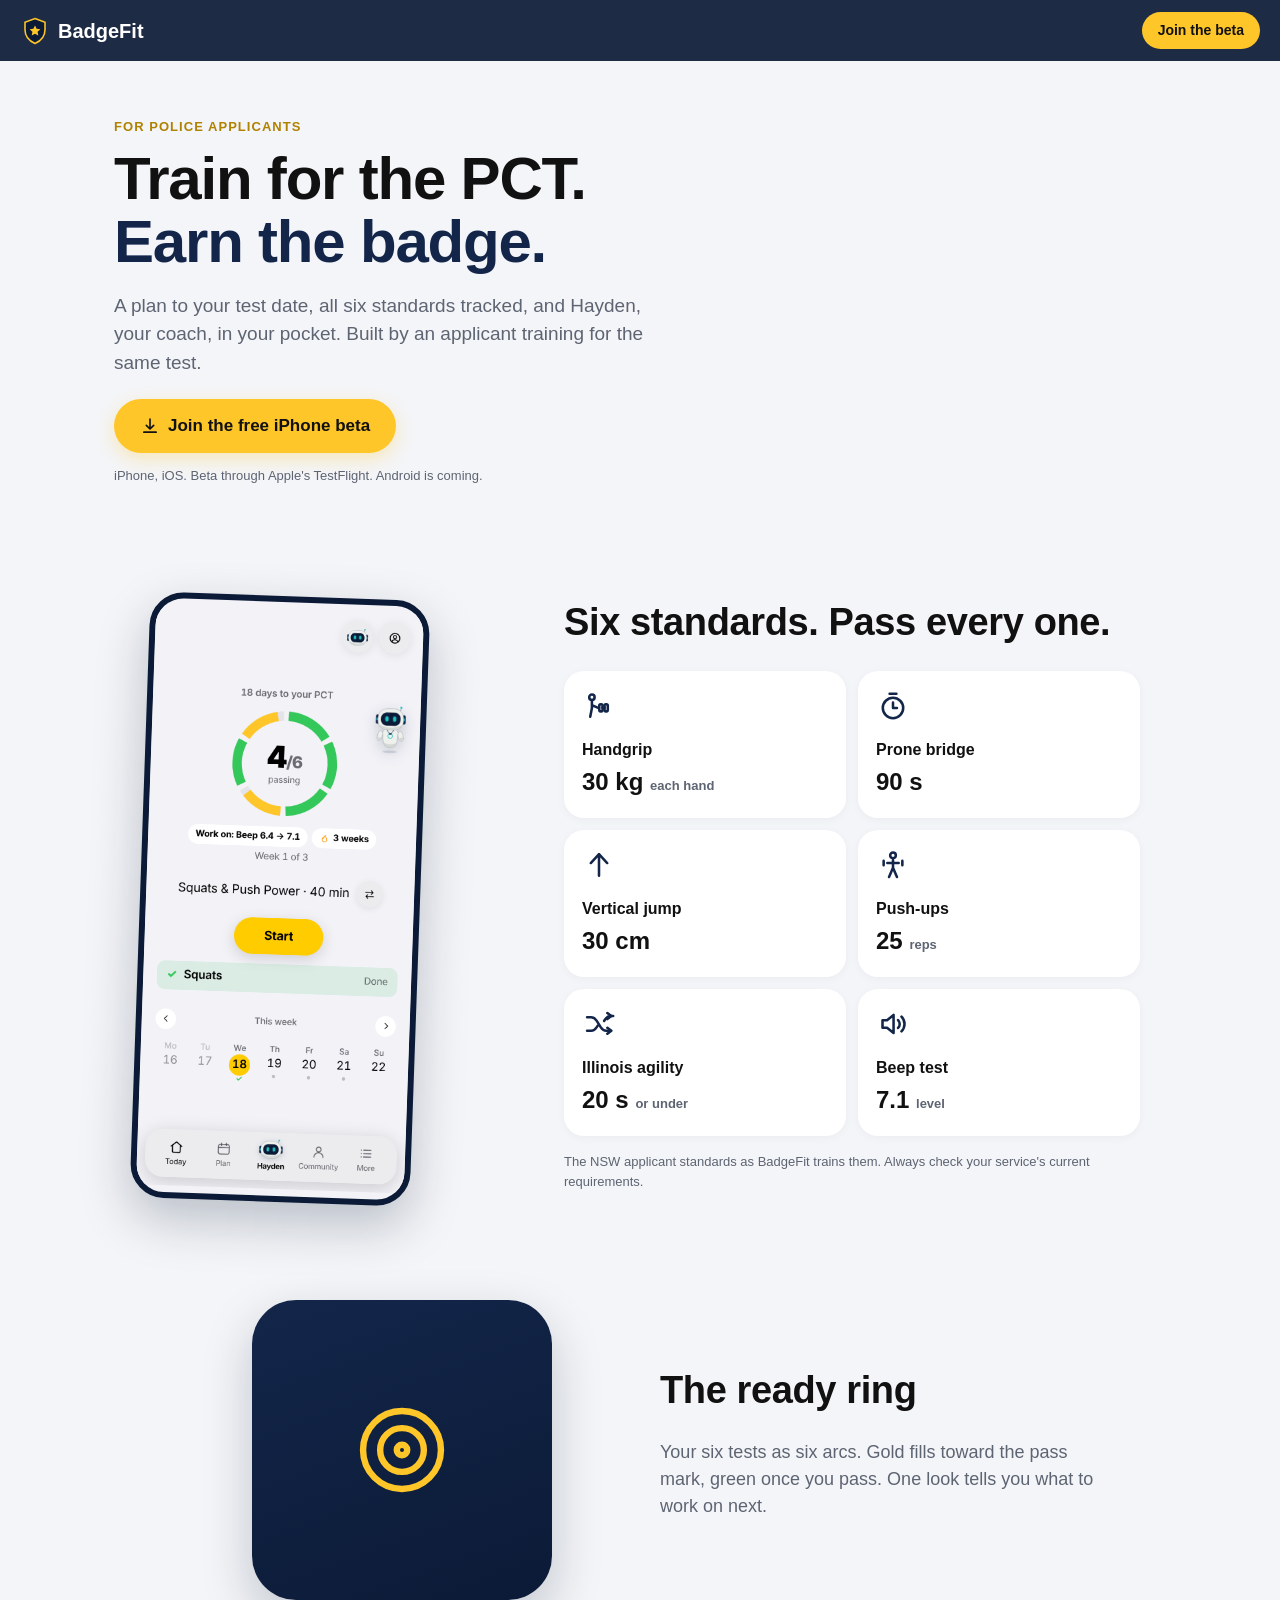
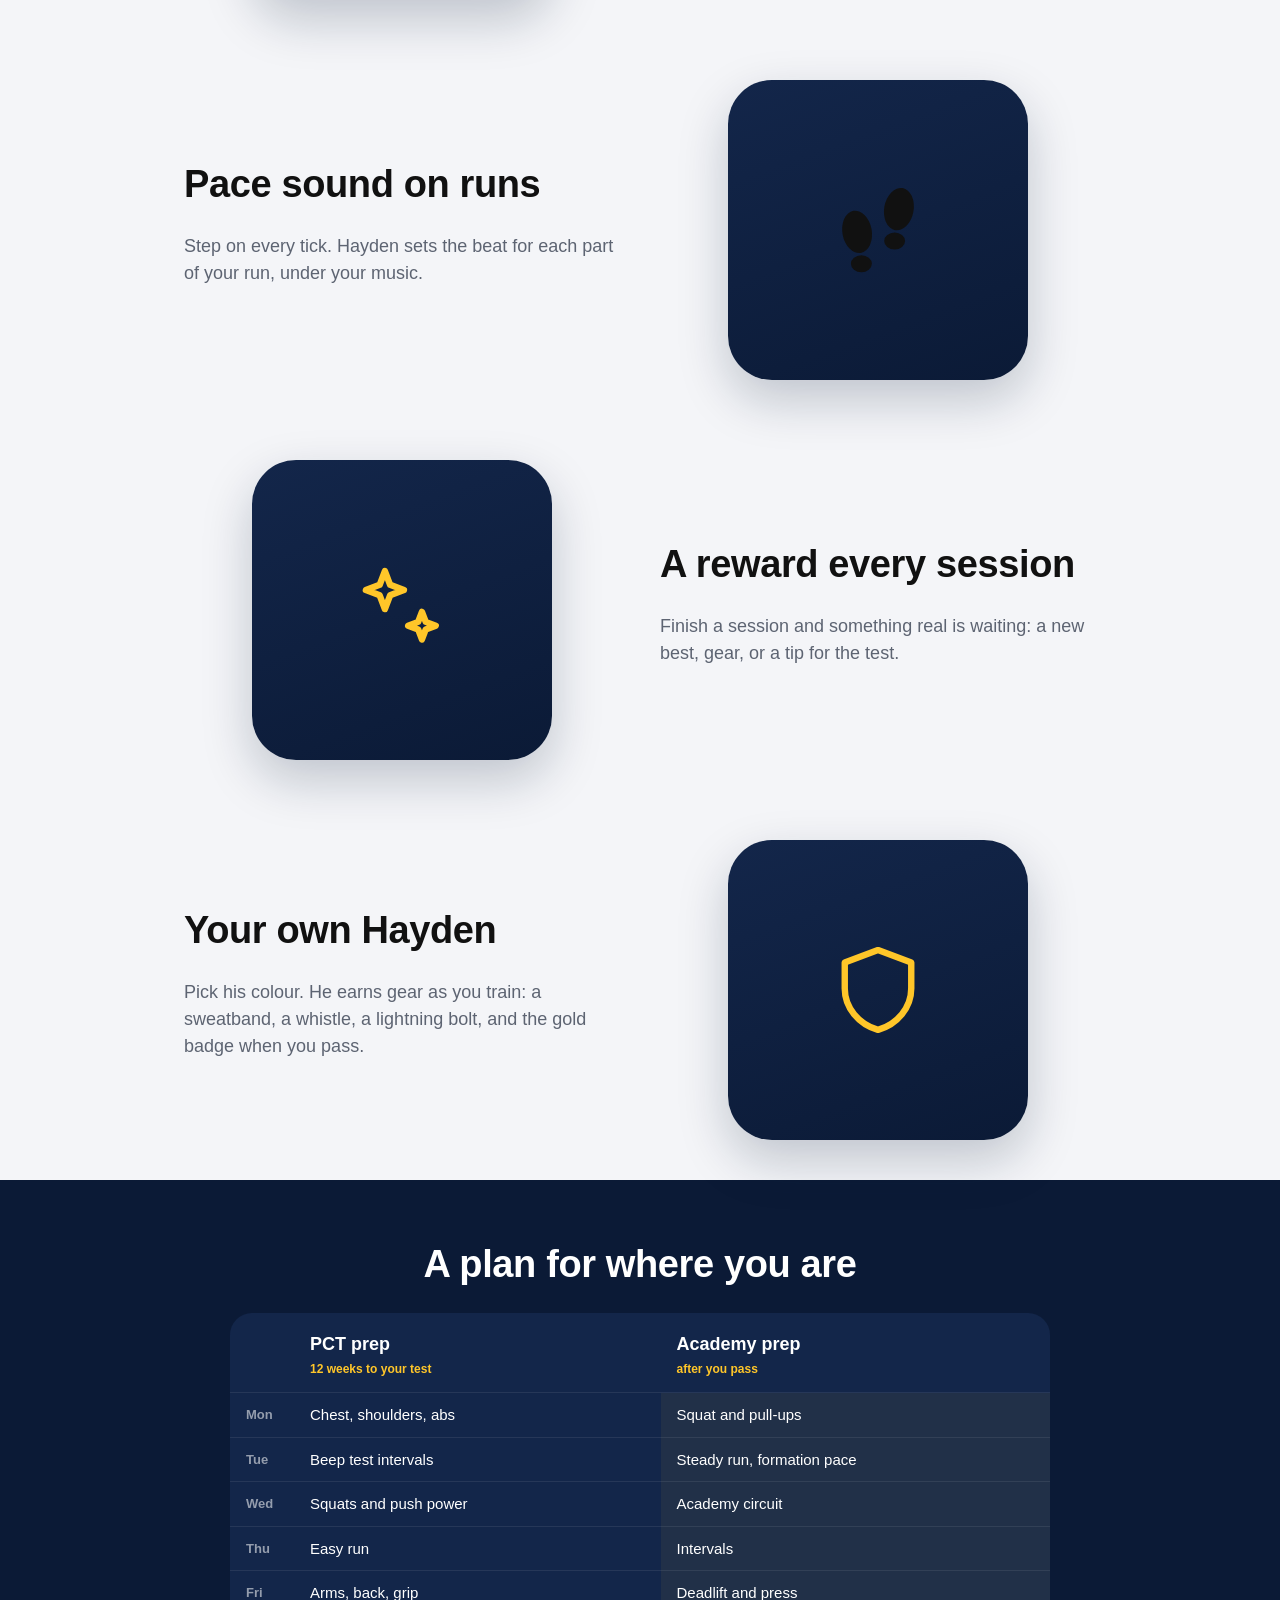
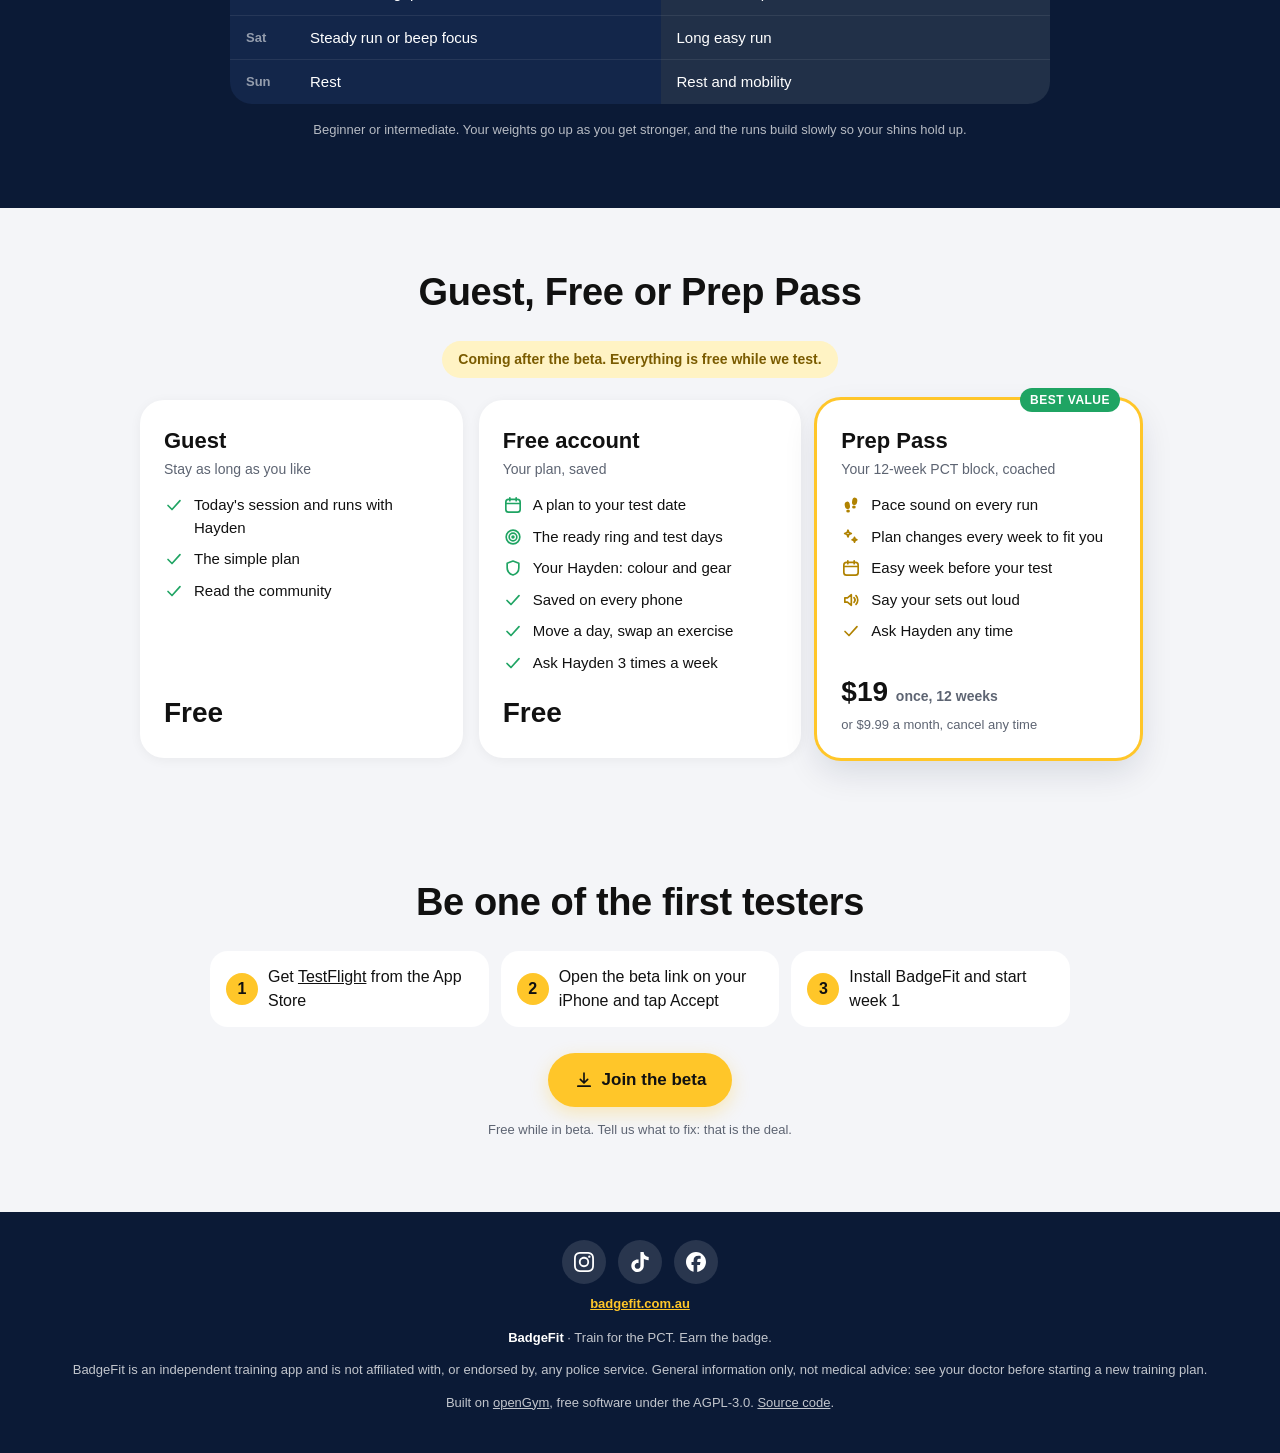
==== badgefit-site/index.html @ 63ffe6ac "feat(site): plans as one comparison table; Guest, Free and Prep Pass section (after the beta) Co-Aut" ====
<!doctype html>
<html lang="en-AU">
<head>
<meta charset="utf-8">
<meta name="viewport" content="width=device-width,initial-scale=1">
<title>BadgeFit: Train for the PCT</title>
<meta name="description" content="BadgeFit trains you for the police PCT: beep test, push-ups, prone bridge, handgrip, vertical jump and Illinois agility. A plan to your test date, Hayden your coach, and a community of applicants. Free iPhone beta.">
<meta property="og:title" content="BadgeFit: Train for the PCT. Earn the badge.">
<meta property="og:description" content="A plan to your test date, the six standards tracked, Hayden your coach. Join the free iPhone beta.">
<meta property="og:image" content="img/app-ring.png">
<meta name="theme-color" content="#0b1a36">
<link rel="icon" href="img/icon.svg" type="image/svg+xml">
<link rel="stylesheet" href="style.css">
</head>
<body>
<header class="nav">
  <a class="brand" href="#top"><svg class="logo" viewBox="0 0 48 48" aria-hidden="true"><path d="M24 4 40 10v12c0 10-7 18-16 22C15 40 8 32 8 22V10Z" fill="#0b1a36" stroke="#ffc629" stroke-width="2.5"/><path d="m24 15 2.6 5.5 6 .7-4.5 4.1 1.2 5.9L24 28.3l-5.3 2.9 1.2-5.9-4.5-4.1 6-.7Z" fill="#ffc629"/></svg>BadgeFit</a>
  <a class="btn small" href="https://testflight.apple.com/join/rkAF7YVy">Join the beta</a>
</header>
<main id="top">
<section class="hero">
  <div class="hero-text">
    <p class="eyebrow">For police applicants</p>
    <h1>Train for the PCT.<br><span>Earn the badge.</span></h1>
    <p class="lead">A plan to your test date, all six standards tracked, and Hayden, your coach, in your pocket. Built by an applicant training for the same test.</p>
    <div class="cta"><a class="btn" href="https://testflight.apple.com/join/rkAF7YVy"><svg class="bi" viewBox="0 0 24 24" aria-hidden="true"><path d="M12 3.8v11.4M7.6 11.2 12 15.6l4.4-4.4M4.6 19.4h14.8" /></svg>Join the free iPhone beta</a></div>
    <p class="fine">iPhone, iOS. Beta through Apple's TestFlight. Android is coming.</p>
  </div>
</section>
<section class="band" id="standards">
  <div class="pair">
    <div class="phone tilt"><img src="img/app-ring.png" alt="BadgeFit Home: the ready ring with four of six standards passing" width="390" height="844" loading="lazy" decoding="async"></div>
    <div class="pair-text">
      <h2>Six standards. Pass every one.</h2>
      <div class="grid six"><article><svg class="ico" viewBox="0 0 24 24" aria-hidden="true"><circle cx="7" cy="5.8" r="1.9" /><path d="M7 8.8v4.6l-1.2 6.2M7 11.4l4.4 1.9" /><rect x="12.2" y="10.8" width="2.3" height="5" rx=".9" /><rect x="15.9" y="10.8" width="2.3" height="5" rx=".9" /><path d="M14.5 13.3h1.4" /></svg><h3>Handgrip</h3><p class="mark">30 kg <small>each hand</small></p></article><article><svg class="ico" viewBox="0 0 24 24" aria-hidden="true"><circle cx="12" cy="13.4" r="7.2" /><path d="M12 9.6v3.8h2.8M9.6 3.4h4.8" /></svg><h3>Prone bridge</h3><p class="mark">90 s <small></small></p></article><article><svg class="ico" viewBox="0 0 24 24" aria-hidden="true"><path d="M12 19.6V4.4M6.2 10.6 12 4.4l5.8 6.2" /></svg><h3>Vertical jump</h3><p class="mark">30 cm <small></small></p></article><article><svg class="ico" viewBox="0 0 24 24" aria-hidden="true"><circle cx="12" cy="5.2" r="2" /><path d="M12 8.4v5.6M12 14 9.2 20.5M12 14l2.8 6.5M8 10.6h8M5.4 9.1v3M18.6 9.1v3" /></svg><h3>Push-ups</h3><p class="mark">25 <small>reps</small></p></article><article><svg class="ico" viewBox="0 0 24 24" aria-hidden="true"><path d="M3.6 7.2h2.9c1.6 0 2.8.9 3.8 2.4l3 4.8c1 1.5 2.2 2.4 3.8 2.4h2.9M3.6 16.8h2.9c1.6 0 2.8-.9 3.8-2.4l.7-1.1M15.6 9.9l.7-1.1c1-1.5 2.2-2.4 3.8-2.4h1.9" /><path d="m17.9 4.3 2.8 2.1-2.8 2.1M17.9 14.7l2.8 2.1-2.8 2.1" /></svg><h3>Illinois agility</h3><p class="mark">20 s <small>or under</small></p></article><article><svg class="ico" viewBox="0 0 24 24" aria-hidden="true"><path d="M4.6 9.4h3.2l4.6-3.8v12.8l-4.6-3.8H4.6Z" /><path d="M15.6 9.2a4 4 0 0 1 0 5.6M18 6.8a7.4 7.4 0 0 1 0 10.4" /></svg><h3>Beep test</h3><p class="mark">7.1 <small>level</small></p></article></div>
      <p class="note">The NSW applicant standards as BadgeFit trains them. Always check your service's current requirements.</p>
    </div>
  </div>
</section>
<section class="feat"><div class="sym"><svg class="sym-i" viewBox="0 0 24 24" aria-hidden="true"><circle cx="12" cy="12" r="8.2" /><circle cx="12" cy="12" r="4.6" /><circle cx="12" cy="12" r="1.1" /></svg></div><div class="ft"><h2>The ready ring</h2><p>Your six tests as six arcs. Gold fills toward the pass mark, green once you pass. One look tells you what to work on next.</p></div></section><section class="feat rev"><div class="sym"><svg class="sym-i" viewBox="0 0 24 24" aria-hidden="true"><g fill="currentColor" stroke="none"><ellipse cx="7.6" cy="12.4" rx="3.1" ry="4.5" transform="rotate(-10 7.6 12.4)" /><ellipse cx="8.5" cy="19.1" rx="2.2" ry="1.8" /><ellipse cx="16.4" cy="7.6" rx="3.1" ry="4.5" transform="rotate(10 16.4 7.6)" /><ellipse cx="15.5" cy="14.3" rx="2.2" ry="1.8" /></g></svg></div><div class="ft"><h2>Pace sound on runs</h2><p>Step on every tick. Hayden sets the beat for each part of your run, under your music.</p></div></section><section class="feat"><div class="sym"><svg class="sym-i" viewBox="0 0 24 24" aria-hidden="true"><path d="m8.4 3.8 1.1 2.9 2.9 1.1-2.9 1.1-1.1 2.9-1.1-2.9L4.4 7.8l2.9-1.1Z" /><path d="m16.2 12.4.8 2.1 2.1.8-2.1.8-.8 2.1-.8-2.1-2.1-.8 2.1-.8Z" /></svg></div><div class="ft"><h2>A reward every session</h2><p>Finish a session and something real is waiting: a new best, gear, or a tip for the test.</p></div></section><section class="feat rev"><div class="sym"><svg class="sym-i" viewBox="0 0 24 24" aria-hidden="true"><path d="M12 3.6 5 6.2v5.5c0 4 2.9 7.5 7 8.7 4.1-1.2 7-4.7 7-8.7V6.2Z" /></svg></div><div class="ft"><h2>Your own Hayden</h2><p>Pick his colour. He earns gear as you train: a sweatband, a whistle, a lightning bolt, and the gold badge when you pass.</p></div></section>
<section class="band dark" id="plans">
  <h2>A plan for where you are</h2>
  <table class="cmp"><thead><tr><th></th><th>PCT prep<small>12 weeks to your test</small></th><th>Academy prep<small>after you pass</small></th></tr></thead><tbody><tr><th>Mon</th><td>Chest, shoulders, abs</td><td>Squat and pull-ups</td></tr><tr><th>Tue</th><td>Beep test intervals</td><td>Steady run, formation pace</td></tr><tr><th>Wed</th><td>Squats and push power</td><td>Academy circuit</td></tr><tr><th>Thu</th><td>Easy run</td><td>Intervals</td></tr><tr><th>Fri</th><td>Arms, back, grip</td><td>Deadlift and press</td></tr><tr><th>Sat</th><td>Steady run or beep focus</td><td>Long easy run</td></tr><tr><th>Sun</th><td>Rest</td><td>Rest and mobility</td></tr></tbody></table>
  <p class="note light">Beginner or intermediate. Your weights go up as you get stronger, and the runs build slowly so your shins hold up.</p>
</section>
<section class="band" id="pricing">
  <h2>Guest, Free or Prep Pass</h2>
  <p class="sub banner">Coming after the beta. Everything is free while we test.</p>
  <div class="tiers">
    <article class="tier-card">
      <h3>Guest</h3><p class="tc-sub">Stay as long as you like</p>
      <ul class="tc-list"><li><svg class="tc-i" viewBox="0 0 24 24" aria-hidden="true"><path d="m4.8 12.6 4.8 4.8L19.2 6.8" /></svg>Today's session and runs with Hayden</li><li><svg class="tc-i" viewBox="0 0 24 24" aria-hidden="true"><path d="m4.8 12.6 4.8 4.8L19.2 6.8" /></svg>The simple plan</li><li><svg class="tc-i" viewBox="0 0 24 24" aria-hidden="true"><path d="m4.8 12.6 4.8 4.8L19.2 6.8" /></svg>Read the community</li></ul>
      <p class="tc-price">Free</p>
    </article>
    <article class="tier-card">
      <h3>Free account</h3><p class="tc-sub">Your plan, saved</p>
      <ul class="tc-list"><li><svg class="tc-i" viewBox="0 0 24 24" aria-hidden="true"><rect x="3.4" y="5.2" width="17.2" height="15.4" rx="3.2" /><path d="M8.2 3.4v3.4M15.8 3.4v3.4M3.4 10.2h17.2" /></svg>A plan to your test date</li><li><svg class="tc-i" viewBox="0 0 24 24" aria-hidden="true"><circle cx="12" cy="12" r="8.2" /><circle cx="12" cy="12" r="4.6" /><circle cx="12" cy="12" r="1.1" /></svg>The ready ring and test days</li><li><svg class="tc-i" viewBox="0 0 24 24" aria-hidden="true"><path d="M12 3.6 5 6.2v5.5c0 4 2.9 7.5 7 8.7 4.1-1.2 7-4.7 7-8.7V6.2Z" /></svg>Your Hayden: colour and gear</li><li><svg class="tc-i" viewBox="0 0 24 24" aria-hidden="true"><path d="m4.8 12.6 4.8 4.8L19.2 6.8" /></svg>Saved on every phone</li><li><svg class="tc-i" viewBox="0 0 24 24" aria-hidden="true"><path d="m4.8 12.6 4.8 4.8L19.2 6.8" /></svg>Move a day, swap an exercise</li><li><svg class="tc-i" viewBox="0 0 24 24" aria-hidden="true"><path d="m4.8 12.6 4.8 4.8L19.2 6.8" /></svg>Ask Hayden 3 times a week</li></ul>
      <p class="tc-price">Free</p>
    </article>
    <article class="tier-card best">
      <span class="tc-tag">Best value</span>
      <h3>Prep Pass</h3><p class="tc-sub">Your 12-week PCT block, coached</p>
      <ul class="tc-list"><li><svg class="tc-i" viewBox="0 0 24 24" aria-hidden="true"><g fill="currentColor" stroke="none"><ellipse cx="7.6" cy="12.4" rx="3.1" ry="4.5" transform="rotate(-10 7.6 12.4)" /><ellipse cx="8.5" cy="19.1" rx="2.2" ry="1.8" /><ellipse cx="16.4" cy="7.6" rx="3.1" ry="4.5" transform="rotate(10 16.4 7.6)" /><ellipse cx="15.5" cy="14.3" rx="2.2" ry="1.8" /></g></svg>Pace sound on every run</li><li><svg class="tc-i" viewBox="0 0 24 24" aria-hidden="true"><path d="m8.4 3.8 1.1 2.9 2.9 1.1-2.9 1.1-1.1 2.9-1.1-2.9L4.4 7.8l2.9-1.1Z" /><path d="m16.2 12.4.8 2.1 2.1.8-2.1.8-.8 2.1-.8-2.1-2.1-.8 2.1-.8Z" /></svg>Plan changes every week to fit you</li><li><svg class="tc-i" viewBox="0 0 24 24" aria-hidden="true"><rect x="3.4" y="5.2" width="17.2" height="15.4" rx="3.2" /><path d="M8.2 3.4v3.4M15.8 3.4v3.4M3.4 10.2h17.2" /></svg>Easy week before your test</li><li><svg class="tc-i" viewBox="0 0 24 24" aria-hidden="true"><path d="M4.6 9.4h3.2l4.6-3.8v12.8l-4.6-3.8H4.6Z" /><path d="M15.6 9.2a4 4 0 0 1 0 5.6M18 6.8a7.4 7.4 0 0 1 0 10.4" /></svg>Say your sets out loud</li><li><svg class="tc-i" viewBox="0 0 24 24" aria-hidden="true"><path d="m4.8 12.6 4.8 4.8L19.2 6.8" /></svg>Ask Hayden any time</li></ul>
      <p class="tc-price">$19 <small>once, 12 weeks</small></p>
      <p class="tc-alt">or $9.99 a month, cancel any time</p>
    </article>
  </div>
</section>
<section class="beta" id="join">
  <h2>Be one of the first testers</h2>
  <ol class="steps">
    <li><b>1</b><span>Get <a href="https://apps.apple.com/app/testflight/id899247664">TestFlight</a> from the App Store</span></li>
    <li><b>2</b><span>Open the beta link on your iPhone and tap Accept</span></li>
    <li><b>3</b><span>Install BadgeFit and start week 1</span></li>
  </ol>
  <a class="btn" href="https://testflight.apple.com/join/rkAF7YVy"><svg class="bi" viewBox="0 0 24 24" aria-hidden="true"><path d="M12 3.8v11.4M7.6 11.2 12 15.6l4.4-4.4M4.6 19.4h14.8" /></svg>Join the beta</a>
  <p class="fine">Free while in beta. Tell us what to fix: that is the deal.</p>
</section>
</main>
<footer>
  <div class="socials"><a class="soc" href="https://www.instagram.com/badgefit.au" aria-label="Instagram" title="Instagram"><svg class="soc-i" viewBox="0 0 24 24" aria-hidden="true" focusable="false"><path d="M7.0301.084c-1.2768.0602-2.1487.264-2.911.5634-.7888.3075-1.4575.72-2.1228 1.3877-.6652.6677-1.075 1.3368-1.3802 2.127-.2954.7638-.4956 1.6365-.552 2.914-.0564 1.2775-.0689 1.6882-.0626 4.947.0062 3.2586.0206 3.6671.0825 4.9473.061 1.2765.264 2.1482.5635 2.9107.308.7889.72 1.4573 1.388 2.1228.6679.6655 1.3365 1.0743 2.1285 1.38.7632.295 1.6361.4961 2.9134.552 1.2773.056 1.6884.069 4.9462.0627 3.2578-.0062 3.668-.0207 4.9478-.0814 1.28-.0607 2.147-.2652 2.9098-.5633.7889-.3086 1.4578-.72 2.1228-1.3881.665-.6682 1.0745-1.3378 1.3795-2.1284.2957-.7632.4966-1.636.552-2.9124.056-1.2809.0692-1.6898.063-4.948-.0063-3.2583-.021-3.6668-.0817-4.9465-.0607-1.2797-.264-2.1487-.5633-2.9117-.3084-.7889-.72-1.4568-1.3876-2.1228C21.2982 1.33 20.628.9208 19.8378.6165 19.074.321 18.2017.1197 16.9244.0645 15.6471.0093 15.236-.005 11.977.0014 8.718.0076 8.31.0215 7.0301.0839m.1402 21.6932c-1.17-.0509-1.8053-.2453-2.2287-.408-.5606-.216-.96-.4771-1.3819-.895-.422-.4178-.6811-.8186-.9-1.378-.1644-.4234-.3624-1.058-.4171-2.228-.0595-1.2645-.072-1.6442-.079-4.848-.007-3.2037.0053-3.583.0607-4.848.05-1.169.2456-1.805.408-2.2282.216-.5613.4762-.96.895-1.3816.4188-.4217.8184-.6814 1.3783-.9003.423-.1651 1.0575-.3614 2.227-.4171 1.2655-.06 1.6447-.072 4.848-.079 3.2033-.007 3.5835.005 4.8495.0608 1.169.0508 1.8053.2445 2.228.408.5608.216.96.4754 1.3816.895.4217.4194.6816.8176.9005 1.3787.1653.4217.3617 1.056.4169 2.2263.0602 1.2655.0739 1.645.0796 4.848.0058 3.203-.0055 3.5834-.061 4.848-.051 1.17-.245 1.8055-.408 2.2294-.216.5604-.4763.96-.8954 1.3814-.419.4215-.8181.6811-1.3783.9-.4224.1649-1.0577.3617-2.2262.4174-1.2656.0595-1.6448.072-4.8493.079-3.2045.007-3.5825-.006-4.848-.0608M16.953 5.5864A1.44 1.44 0 1 0 18.39 4.144a1.44 1.44 0 0 0-1.437 1.4424M5.8385 12.012c.0067 3.4032 2.7706 6.1557 6.173 6.1493 3.4026-.0065 6.157-2.7701 6.1506-6.1733-.0065-3.4032-2.771-6.1565-6.174-6.1498-3.403.0067-6.156 2.771-6.1496 6.1738M8 12.0077a4 4 0 1 1 4.008 3.9921A3.9996 3.9996 0 0 1 8 12.0077"/></svg></a><a class="soc" href="https://www.tiktok.com/@badgefitau" aria-label="TikTok" title="TikTok"><svg class="soc-i" viewBox="0 0 24 24" aria-hidden="true" focusable="false"><path d="M12.525.02c1.31-.02 2.61-.01 3.91-.02.08 1.53.63 3.09 1.75 4.17 1.12 1.11 2.7 1.62 4.24 1.79v4.03c-1.44-.05-2.89-.35-4.2-.97-.57-.26-1.1-.59-1.62-.93-.01 2.92.01 5.84-.02 8.75-.08 1.4-.54 2.79-1.35 3.94-1.31 1.92-3.58 3.17-5.91 3.21-1.43.08-2.86-.31-4.08-1.03-2.02-1.19-3.44-3.37-3.65-5.71-.02-.5-.03-1-.01-1.49.18-1.9 1.12-3.72 2.58-4.96 1.66-1.44 3.98-2.13 6.15-1.72.02 1.48-.04 2.96-.04 4.44-.99-.32-2.15-.23-3.02.37-.63.41-1.11 1.04-1.36 1.75-.21.51-.15 1.07-.14 1.61.24 1.64 1.82 3.02 3.5 2.87 1.12-.01 2.19-.66 2.77-1.61.19-.33.4-.67.41-1.06.1-1.79.06-3.57.07-5.36.01-4.03-.01-8.05.02-12.07z"/></svg></a><a class="soc" href="https://www.facebook.com/profile.php?id=61596880432285" aria-label="Facebook" title="Facebook"><svg class="soc-i" viewBox="0 0 24 24" aria-hidden="true" focusable="false"><path d="M9.101 23.691v-7.98H6.627v-3.667h2.474v-1.58c0-4.085 1.848-5.978 5.858-5.978.401 0 .955.042 1.468.103a8.68 8.68 0 0 1 1.141.195v3.325a8.623 8.623 0 0 0-.653-.036 26.805 26.805 0 0 0-.733-.009c-.707 0-1.259.096-1.675.309a1.686 1.686 0 0 0-.679.622c-.258.42-.374.995-.374 1.752v1.297h3.919l-.386 2.103-.287 1.564h-3.246v8.245C19.396 23.238 24 18.179 24 12.044c0-6.627-5.373-12-12-12s-12 5.373-12 12c0 5.628 3.874 10.35 9.101 11.647Z"/></svg></a></div><p class="sitelink"><a href="https://badgefit.com.au">badgefit.com.au</a></p>
  <p><b>BadgeFit</b> · Train for the PCT. Earn the badge.</p>
  <p>BadgeFit is an independent training app and is not affiliated with, or endorsed by, any police service. General information only, not medical advice: see your doctor before starting a new training plan.</p>
  <p>Built on <a href="https://github.com/DuarteSantos8/openGym">openGym</a>, free software under the AGPL-3.0. <a href="https://github.com/Mokedad/BadgeFit">Source code</a>.</p>
</footer>
</body>
</html>
---- badgefit-site/style.css ----
:root{--navy:#0b1a36;--navy2:#13264a;--gold:#ffc629;--ink:#111;--sub:#5d6472;--bg:#f4f5f8;--card:#fff;--green:#1fa463}
*{box-sizing:border-box}html{scroll-behavior:smooth}
body{margin:0;font:16px/1.5 -apple-system,BlinkMacSystemFont,"Segoe UI",Roboto,Helvetica,Arial,sans-serif;color:var(--ink);background:var(--bg)}
a{color:inherit}
.nav{position:sticky;top:0;z-index:5;display:flex;justify-content:space-between;align-items:center;padding:12px 20px;background:rgba(11,26,54,.92);backdrop-filter:blur(10px);color:#fff}
.brand{display:flex;align-items:center;gap:8px;font-weight:900;font-size:20px;text-decoration:none}
.logo{width:30px;height:30px}
.btn{display:inline-flex;align-items:center;gap:8px;background:var(--gold);color:#111;font-weight:800;text-decoration:none;border-radius:999px;padding:14px 26px;font-size:17px;box-shadow:0 6px 18px rgba(255,198,41,.3)}
.btn.small{padding:8px 16px;font-size:14px;box-shadow:none}
.bi{width:20px;height:20px;fill:none;stroke:currentColor;stroke-width:2;stroke-linecap:round;stroke-linejoin:round}
.hero{display:grid;grid-template-columns:1.1fr .9fr;gap:40px;align-items:center;max-width:1100px;margin:0 auto;padding:56px 24px 40px}
.eyebrow{color:#b08200;font-weight:800;letter-spacing:.08em;text-transform:uppercase;font-size:13px;margin:0}
h1{font-size:clamp(36px,6vw,60px);line-height:1.05;margin:10px 0 16px;letter-spacing:-.02em}
h1 span{color:var(--navy2)}
.lead{font-size:19px;color:var(--sub);max-width:34em}
.cta{margin:22px 0 10px}
.fine{font-size:13px;color:var(--sub)}
.phone img{width:100%;max-width:300px;display:block;margin:0 auto;border-radius:34px;box-shadow:0 20px 50px rgba(11,26,54,.25);border:6px solid #0b1a36}
.tilt img{transform:rotate(2deg)}
.band{padding:56px 24px;text-align:center}
.band h2,.feat h2,.beta h2{font-size:clamp(26px,4vw,38px);margin:0 0 20px;letter-spacing:-.01em}
.grid.six{display:grid;grid-template-columns:repeat(3,1fr);gap:12px;max-width:900px;margin:0 auto}
.grid article{background:var(--card);border-radius:20px;padding:18px;box-shadow:0 2px 10px rgba(0,0,0,.04)}
.ico{width:34px;height:34px;fill:none;stroke:var(--navy2);stroke-width:1.8;stroke-linecap:round;stroke-linejoin:round}
.grid h3{margin:8px 0 2px;font-size:16px}
.mark{margin:0;font-size:24px;font-weight:900}.mark small{font-size:13px;color:var(--sub);font-weight:600}
.note{font-size:13px;color:var(--sub);margin-top:16px}.note.light{color:rgba(255,255,255,.7)}
.feat{display:grid;grid-template-columns:1fr 1fr;gap:40px;align-items:center;max-width:960px;margin:0 auto;padding:40px 24px}
.feat.rev .phone{order:2}
.feat p{font-size:18px;color:var(--sub)}
.dark{background:var(--navy);color:#fff}
.plans{display:grid;grid-template-columns:1fr 1fr;gap:16px;max-width:900px;margin:0 auto;text-align:left}
.plans article{background:var(--navy2);border-radius:22px;padding:20px}
.plans h3{margin:0 0 10px;font-size:20px}.plans h3 small{display:block;font-size:13px;color:var(--gold);font-weight:700}
.week{list-style:none;margin:0;padding:0;display:grid;gap:8px}
.week li{display:flex;align-items:center;gap:10px;background:rgba(255,255,255,.06);border-radius:14px;padding:8px 12px}
.week b{width:36px;font-size:13px;color:rgba(255,255,255,.6)}
.wi{width:20px;height:20px;fill:none;stroke:var(--gold);stroke-width:1.9;stroke-linecap:round;stroke-linejoin:round;flex:none}
.beta{text-align:center;padding:60px 24px}
.steps{list-style:none;padding:0;margin:0 auto 26px;display:flex;gap:12px;justify-content:center;flex-wrap:wrap;max-width:860px}
.steps li{background:var(--card);border-radius:18px;padding:14px 16px;display:flex;gap:10px;align-items:center;text-align:left;flex:1 1 220px}
.steps b{width:32px;height:32px;border-radius:50%;background:var(--gold);display:grid;place-items:center;flex:none}
.social{margin-top:18px;font-weight:700}
footer{background:var(--navy);color:rgba(255,255,255,.75);padding:28px 24px;font-size:13px;text-align:center}
footer b{color:#fff}
@media (max-width:760px){.hero,.feat,.plans{grid-template-columns:1fr}.feat.rev .phone{order:0}.grid.six{grid-template-columns:repeat(2,1fr)}.hero{padding-top:32px;text-align:center}.lead{margin:0 auto}.phone img{max-width:250px}}
body.links{background:var(--navy);color:#fff;min-height:100vh;display:grid;place-items:center}
.links main{width:100%;max-width:420px;padding:40px 20px;text-align:center}
.links .logo{width:72px;height:72px}
.links h1{font-size:34px;margin:8px 0 0}
.links .lead{color:rgba(255,255,255,.75);font-size:16px;margin:4px 0 22px}
.lk{display:flex;align-items:center;justify-content:center;gap:8px;background:rgba(255,255,255,.1);border-radius:16px;padding:15px;margin:10px 0;font-weight:800;text-decoration:none}
.lk.gold{background:var(--gold);color:#111}
.links .fine{color:rgba(255,255,255,.5);margin-top:20px}

.links .how{margin:22px 0 0;background:rgba(255,255,255,.08);border-radius:16px;padding:14px;font-size:15px;line-height:1.45}
.links .how p{margin:6px 0}
.links .addr{display:flex;align-items:center;justify-content:center;gap:10px;flex-wrap:wrap;font-weight:800}
.links .copy{border:0;border-radius:999px;padding:8px 14px;background:var(--gold);color:#111;font-weight:800;font-size:14px}
.links .how .fine{color:rgba(255,255,255,.75)}

/* Screenshots: fixed 390x844 proportions, never stretched (object-fit: contain). */
.phone{width:100%;max-width:300px;margin:0 auto}
.phone img{display:block;width:100%;height:auto;aspect-ratio:390/844;object-fit:contain;border-radius:34px;box-shadow:0 20px 50px rgba(11,26,54,.25);border:6px solid #0b1a36;background:#f2f2f7}
.tilt img{transform:rotate(2deg)}
@media (max-width:760px){.phone{max-width:250px}}

/* Feature cards: one vector symbol each, no screenshot. */
.feat .sym{display:grid;place-items:center;aspect-ratio:1;max-width:300px;width:100%;margin:0 auto;border-radius:44px;background:linear-gradient(160deg,#13264a,#0b1a36);box-shadow:0 20px 50px rgba(11,26,54,.22)}
.sym-i{width:38%;height:38%;fill:none;stroke:#ffc629;stroke-width:1.35;stroke-linecap:round;stroke-linejoin:round}
.feat.rev .sym{order:2}

/* Social row: matching 24px brand marks, one colour. */
.socials{display:flex;justify-content:center;gap:12px;flex-wrap:wrap;margin:0 0 10px}
.soc{display:grid;place-items:center;width:44px;height:44px;border-radius:50%;background:rgba(255,255,255,.1);color:#fff;text-decoration:none}
.soc:hover,.soc:focus-visible{background:#ffc629;color:#0b1a36}
.soc.soon{opacity:.35;cursor:default}
.soc-i{width:20px;height:20px;fill:currentColor}
.sitelink{margin:6px 0 14px;font-weight:800}
.sitelink a{color:#ffc629}
footer .socials .soc{background:rgba(255,255,255,.12)}
.links .socials{margin-top:18px}
.links .logo.big{width:72px;height:72px}

/* Beta test: QR code for a scan from another device (the phone camera opens the TestFlight link). */
.qr{display:flex;flex-direction:column;align-items:center;gap:6px;margin:18px auto}
.qr img{width:180px;height:180px;background:#fff;border-radius:16px;padding:8px;box-sizing:content-box}
.links .qr img{width:160px;height:160px}
.links .qr .fine{color:rgba(255,255,255,.7)}

/* Standards beside the ready ring screenshot. */
.pair{display:grid;grid-template-columns:minmax(0,.8fr) minmax(0,1.2fr);gap:40px;align-items:center;max-width:1000px;margin:0 auto;text-align:left}
.pair-text h2{text-align:left}
.pair .grid.six{grid-template-columns:repeat(2,1fr);margin:0}
.pair .phone{max-width:280px;margin:0}
@media (max-width:760px){.pair{grid-template-columns:1fr;gap:24px;text-align:center}.pair-text h2{text-align:center}.pair .phone{margin:0 auto}.pair .grid.six{grid-template-columns:repeat(2,1fr)}}

/* Plans always side by side, even on a phone. */
.plans{grid-template-columns:1fr 1fr!important;gap:12px!important}
.plans article{padding:14px!important}
.plans h3{font-size:16px!important}
.plans .week li{padding:6px 8px!important;gap:6px!important}
.plans .week b{width:auto!important;font-size:11px!important}
.plans .week span{font-size:13px}
.plans .week .wi{display:none}

/* Guest, Free, Prep Pass (after the beta). */
.banner{display:inline-block;background:#fff3c4;color:#7a5b00;border-radius:999px;padding:8px 16px;font-weight:700;font-size:14px;margin:0 0 22px}
.tiers{display:grid;grid-template-columns:repeat(3,1fr);gap:16px;max-width:1000px;margin:0 auto;text-align:left;align-items:stretch}
.tier-card{position:relative;background:var(--card);border-radius:24px;padding:24px;box-shadow:0 2px 12px rgba(0,0,0,.05);display:flex;flex-direction:column}
.tier-card.best{box-shadow:0 0 0 3px var(--gold),0 14px 34px rgba(11,26,54,.12)}
.tier-card h3{margin:0;font-size:22px}
.tc-sub{margin:2px 0 14px;color:var(--sub);font-size:14px}
.tc-list{list-style:none;margin:0 0 18px;padding:0;display:grid;gap:9px;flex:1}
.tc-list li{display:flex;gap:10px;align-items:flex-start;font-size:15px}
.tc-i{width:20px;height:20px;flex:none;fill:none;stroke:var(--green);stroke-width:2;stroke-linecap:round;stroke-linejoin:round;margin-top:1px}
.best .tc-i{stroke:#b08200}
.tc-price{margin:0;font-size:28px;font-weight:900}.tc-price small{font-size:14px;color:var(--sub);font-weight:700}
.tc-alt{margin:2px 0 0;font-size:13px;color:var(--sub)}
.tc-tag{position:absolute;top:-12px;right:20px;background:var(--green);color:#fff;border-radius:999px;padding:3px 10px;font-size:12px;font-weight:800;text-transform:uppercase;letter-spacing:.04em}
@media (max-width:760px){.tiers{grid-template-columns:1fr;max-width:420px}}

/* The two plans as one comparison table. */
.cmp{width:100%;max-width:820px;margin:0 auto;border-collapse:collapse;text-align:left;background:var(--navy2);border-radius:22px;overflow:hidden}
.cmp thead th{padding:18px 16px 14px;font-size:18px;vertical-align:bottom}
.cmp thead th small{display:block;font-size:12px;color:var(--gold);font-weight:700;margin-top:2px}
.cmp tbody th{width:64px;padding:12px 0 12px 16px;font-size:13px;color:rgba(255,255,255,.55);font-weight:700}
.cmp td{padding:12px 16px;font-size:15px;line-height:1.3;color:#fff}
.cmp tbody tr{border-top:1px solid rgba(255,255,255,.08)}
.cmp td:nth-child(3){background:rgba(255,198,41,.06)}
@media (max-width:760px){.cmp thead th{padding:14px 10px 10px;font-size:15px}.cmp tbody th{width:44px;padding:10px 0 10px 12px;font-size:12px}.cmp td{padding:10px;font-size:13.5px}}

.tc-i{color:var(--green)}.best .tc-i{color:#b08200}
.tc-list{align-content:start}
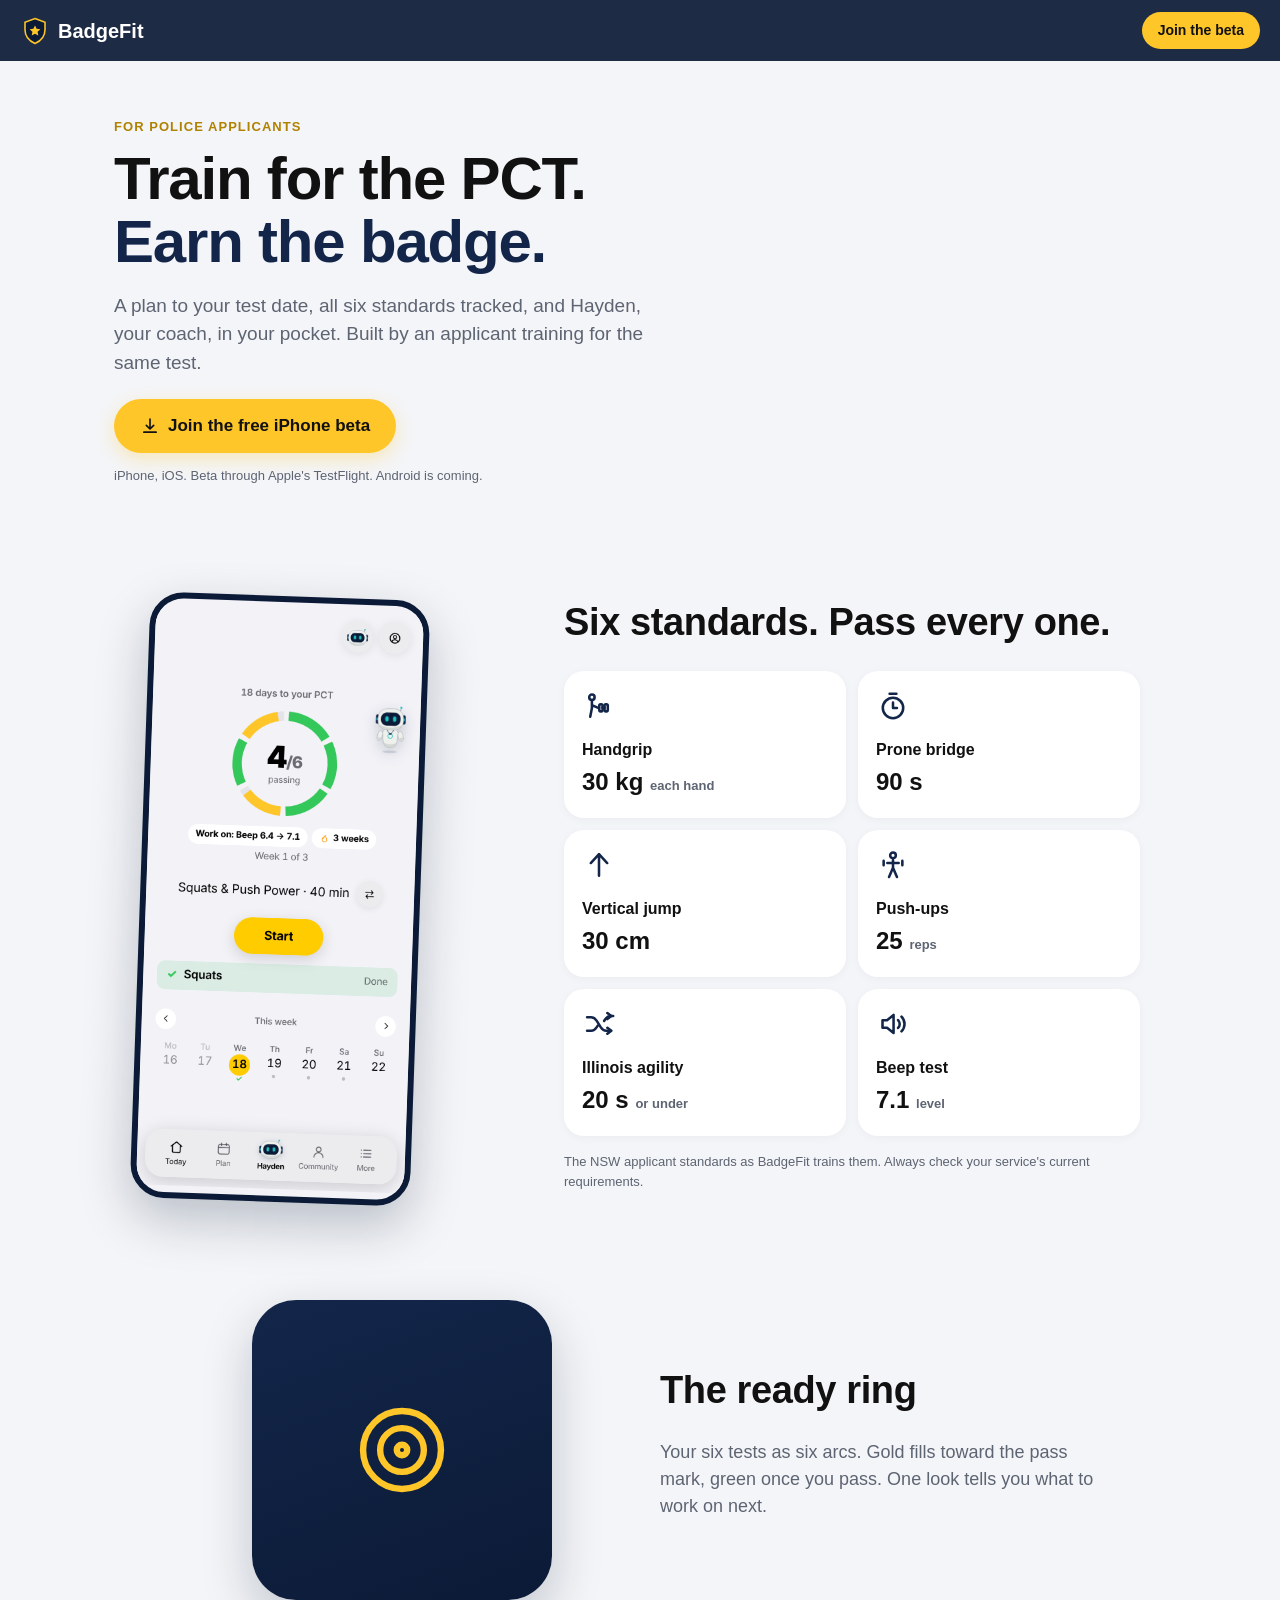
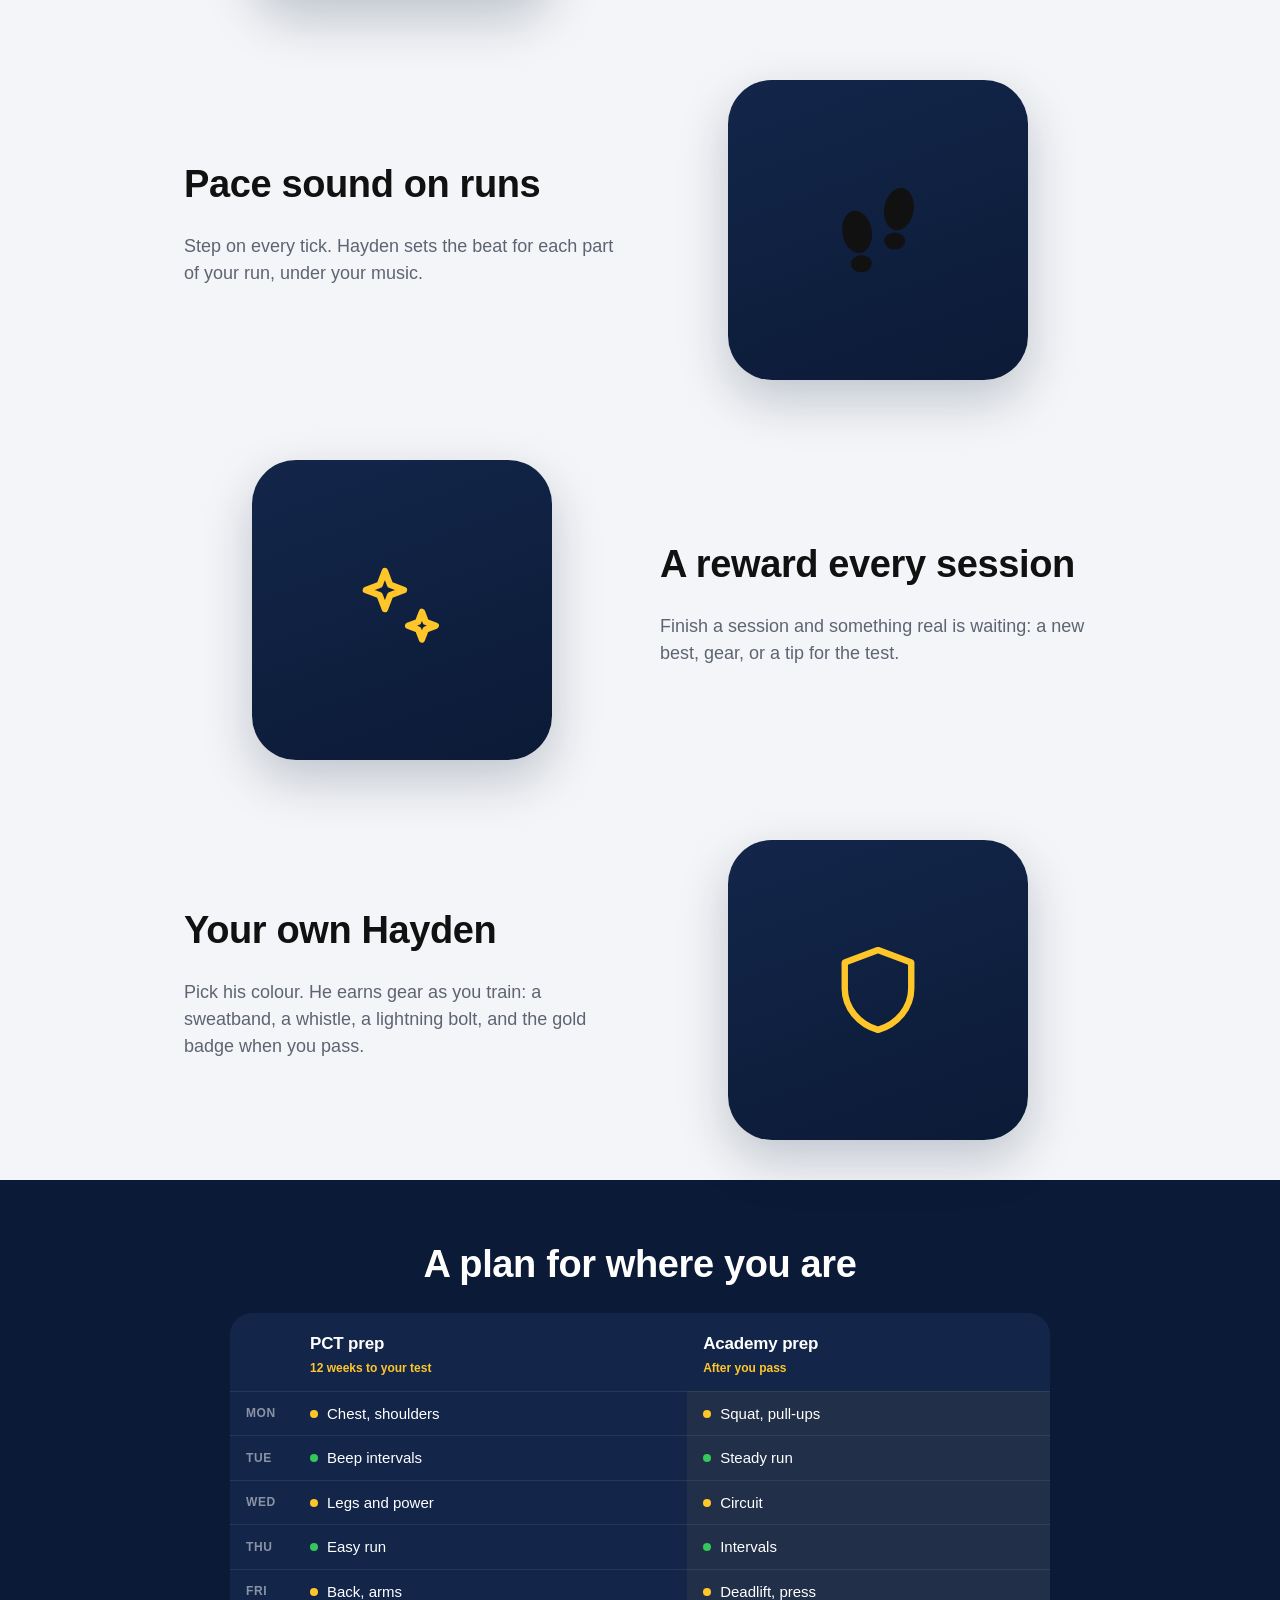
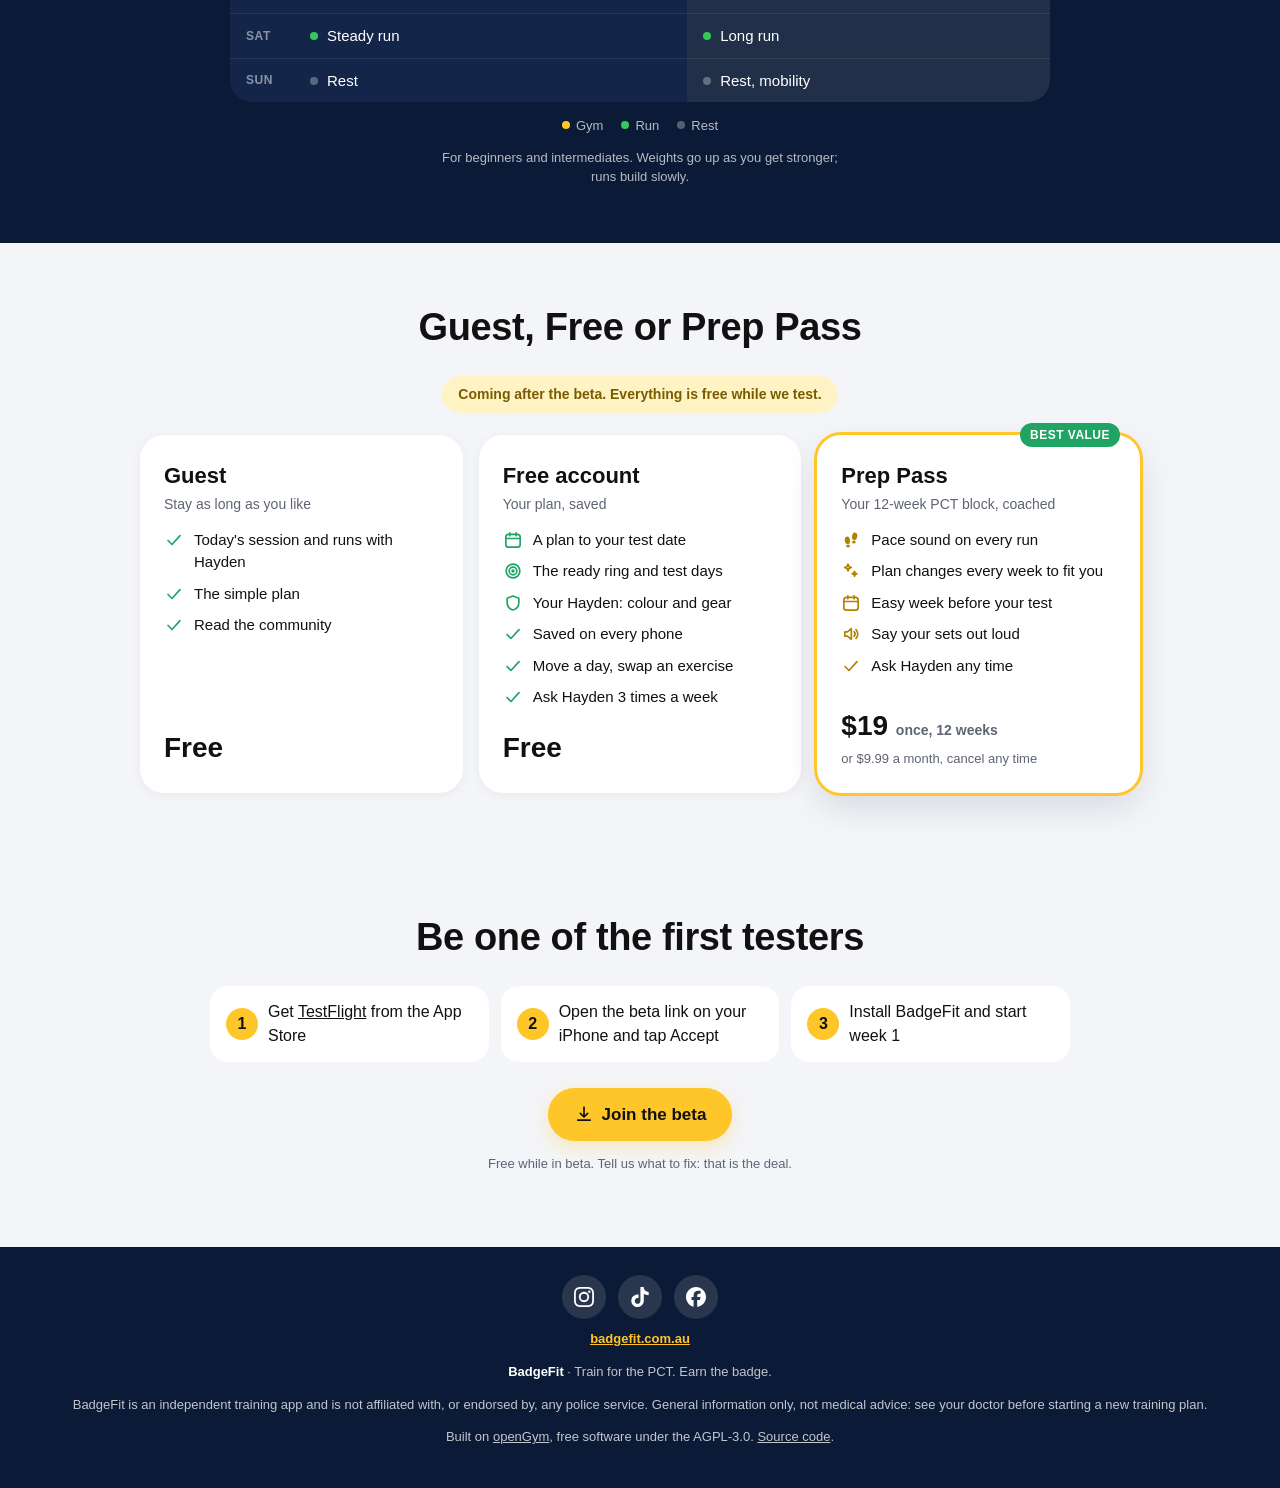
==== commit d7609ecd: "feat(site): plans table easy to scan on phones (short days, gym/run/rest dots, shorter note) Co-Auth" ====
--- a/badgefit-site/index.html
+++ b/badgefit-site/index.html
@@ -40,8 +40,9 @@
 <section class="feat"><div class="sym"><svg class="sym-i" viewBox="0 0 24 24" aria-hidden="true"><circle cx="12" cy="12" r="8.2" /><circle cx="12" cy="12" r="4.6" /><circle cx="12" cy="12" r="1.1" /></svg></div><div class="ft"><h2>The ready ring</h2><p>Your six tests as six arcs. Gold fills toward the pass mark, green once you pass. One look tells you what to work on next.</p></div></section><section class="feat rev"><div class="sym"><svg class="sym-i" viewBox="0 0 24 24" aria-hidden="true"><g fill="currentColor" stroke="none"><ellipse cx="7.6" cy="12.4" rx="3.1" ry="4.5" transform="rotate(-10 7.6 12.4)" /><ellipse cx="8.5" cy="19.1" rx="2.2" ry="1.8" /><ellipse cx="16.4" cy="7.6" rx="3.1" ry="4.5" transform="rotate(10 16.4 7.6)" /><ellipse cx="15.5" cy="14.3" rx="2.2" ry="1.8" /></g></svg></div><div class="ft"><h2>Pace sound on runs</h2><p>Step on every tick. Hayden sets the beat for each part of your run, under your music.</p></div></section><section class="feat"><div class="sym"><svg class="sym-i" viewBox="0 0 24 24" aria-hidden="true"><path d="m8.4 3.8 1.1 2.9 2.9 1.1-2.9 1.1-1.1 2.9-1.1-2.9L4.4 7.8l2.9-1.1Z" /><path d="m16.2 12.4.8 2.1 2.1.8-2.1.8-.8 2.1-.8-2.1-2.1-.8 2.1-.8Z" /></svg></div><div class="ft"><h2>A reward every session</h2><p>Finish a session and something real is waiting: a new best, gear, or a tip for the test.</p></div></section><section class="feat rev"><div class="sym"><svg class="sym-i" viewBox="0 0 24 24" aria-hidden="true"><path d="M12 3.6 5 6.2v5.5c0 4 2.9 7.5 7 8.7 4.1-1.2 7-4.7 7-8.7V6.2Z" /></svg></div><div class="ft"><h2>Your own Hayden</h2><p>Pick his colour. He earns gear as you train: a sweatband, a whistle, a lightning bolt, and the gold badge when you pass.</p></div></section>
 <section class="band dark" id="plans">
   <h2>A plan for where you are</h2>
-  <table class="cmp"><thead><tr><th></th><th>PCT prep<small>12 weeks to your test</small></th><th>Academy prep<small>after you pass</small></th></tr></thead><tbody><tr><th>Mon</th><td>Chest, shoulders, abs</td><td>Squat and pull-ups</td></tr><tr><th>Tue</th><td>Beep test intervals</td><td>Steady run, formation pace</td></tr><tr><th>Wed</th><td>Squats and push power</td><td>Academy circuit</td></tr><tr><th>Thu</th><td>Easy run</td><td>Intervals</td></tr><tr><th>Fri</th><td>Arms, back, grip</td><td>Deadlift and press</td></tr><tr><th>Sat</th><td>Steady run or beep focus</td><td>Long easy run</td></tr><tr><th>Sun</th><td>Rest</td><td>Rest and mobility</td></tr></tbody></table>
-  <p class="note light">Beginner or intermediate. Your weights go up as you get stronger, and the runs build slowly so your shins hold up.</p>
+  <table class="cmp"><thead><tr><th></th><th>PCT prep<small>12 weeks to your test</small></th><th>Academy prep<small>After you pass</small></th></tr></thead><tbody><tr><th>Mon</th><td><i class="dot g" aria-hidden="true"></i>Chest, shoulders</td><td><i class="dot g" aria-hidden="true"></i>Squat, pull‑ups</td></tr><tr><th>Tue</th><td><i class="dot r" aria-hidden="true"></i>Beep intervals</td><td><i class="dot r" aria-hidden="true"></i>Steady run</td></tr><tr><th>Wed</th><td><i class="dot g" aria-hidden="true"></i>Legs and power</td><td><i class="dot g" aria-hidden="true"></i>Circuit</td></tr><tr><th>Thu</th><td><i class="dot r" aria-hidden="true"></i>Easy run</td><td><i class="dot r" aria-hidden="true"></i>Intervals</td></tr><tr><th>Fri</th><td><i class="dot g" aria-hidden="true"></i>Back, arms</td><td><i class="dot g" aria-hidden="true"></i>Deadlift, press</td></tr><tr><th>Sat</th><td><i class="dot r" aria-hidden="true"></i>Steady run</td><td><i class="dot r" aria-hidden="true"></i>Long run</td></tr><tr><th>Sun</th><td><i class="dot x" aria-hidden="true"></i>Rest</td><td><i class="dot x" aria-hidden="true"></i>Rest, mobility</td></tr></tbody></table>
+  <p class="legend"><span><i class="dot g"></i>Gym</span><span><i class="dot r"></i>Run</span><span><i class="dot x"></i>Rest</span></p>
+  <p class="note light">For beginners and intermediates. Weights go up as you get stronger; runs build slowly.</p>
 </section>
 <section class="band" id="pricing">
   <h2>Guest, Free or Prep Pass</h2>
--- a/badgefit-site/style.css
+++ b/badgefit-site/style.css
@@ -132,3 +132,22 @@
 
 .tc-i{color:var(--green)}.best .tc-i{color:#b08200}
 .tc-list{align-content:start}
+
+/* Plans table: easy to scan, minimal type. */
+.cmp thead th{font-size:17px;font-weight:800;letter-spacing:-.01em}
+.cmp thead th small{font-size:12px;font-weight:600;letter-spacing:0}
+.cmp tbody th{font-size:12px;text-transform:uppercase;letter-spacing:.05em;color:rgba(255,255,255,.5)}
+.cmp td{font-size:15px;font-weight:500;white-space:nowrap}
+.dot{display:inline-block;width:8px;height:8px;border-radius:50%;margin-right:9px;vertical-align:1px}
+.dot.g{background:var(--gold)}.dot.r{background:#34c759}.dot.x{background:rgba(255,255,255,.3)}
+.legend{display:flex;justify-content:center;gap:18px;margin:14px 0 0;font-size:13px;color:rgba(255,255,255,.7)}
+.legend .dot{margin-right:6px}
+#plans .note.light{max-width:32em;margin:12px auto 0}
+@media (max-width:760px){
+  #plans h2{font-size:26px}
+  .cmp thead th{padding:14px 8px 10px;font-size:15px}
+  .cmp thead th small{font-size:11px}
+  .cmp tbody th{width:40px;padding:11px 0 11px 12px;font-size:11px}
+  .cmp td{padding:11px 8px;font-size:13.5px;white-space:normal}
+  .dot{margin-right:6px}
+}
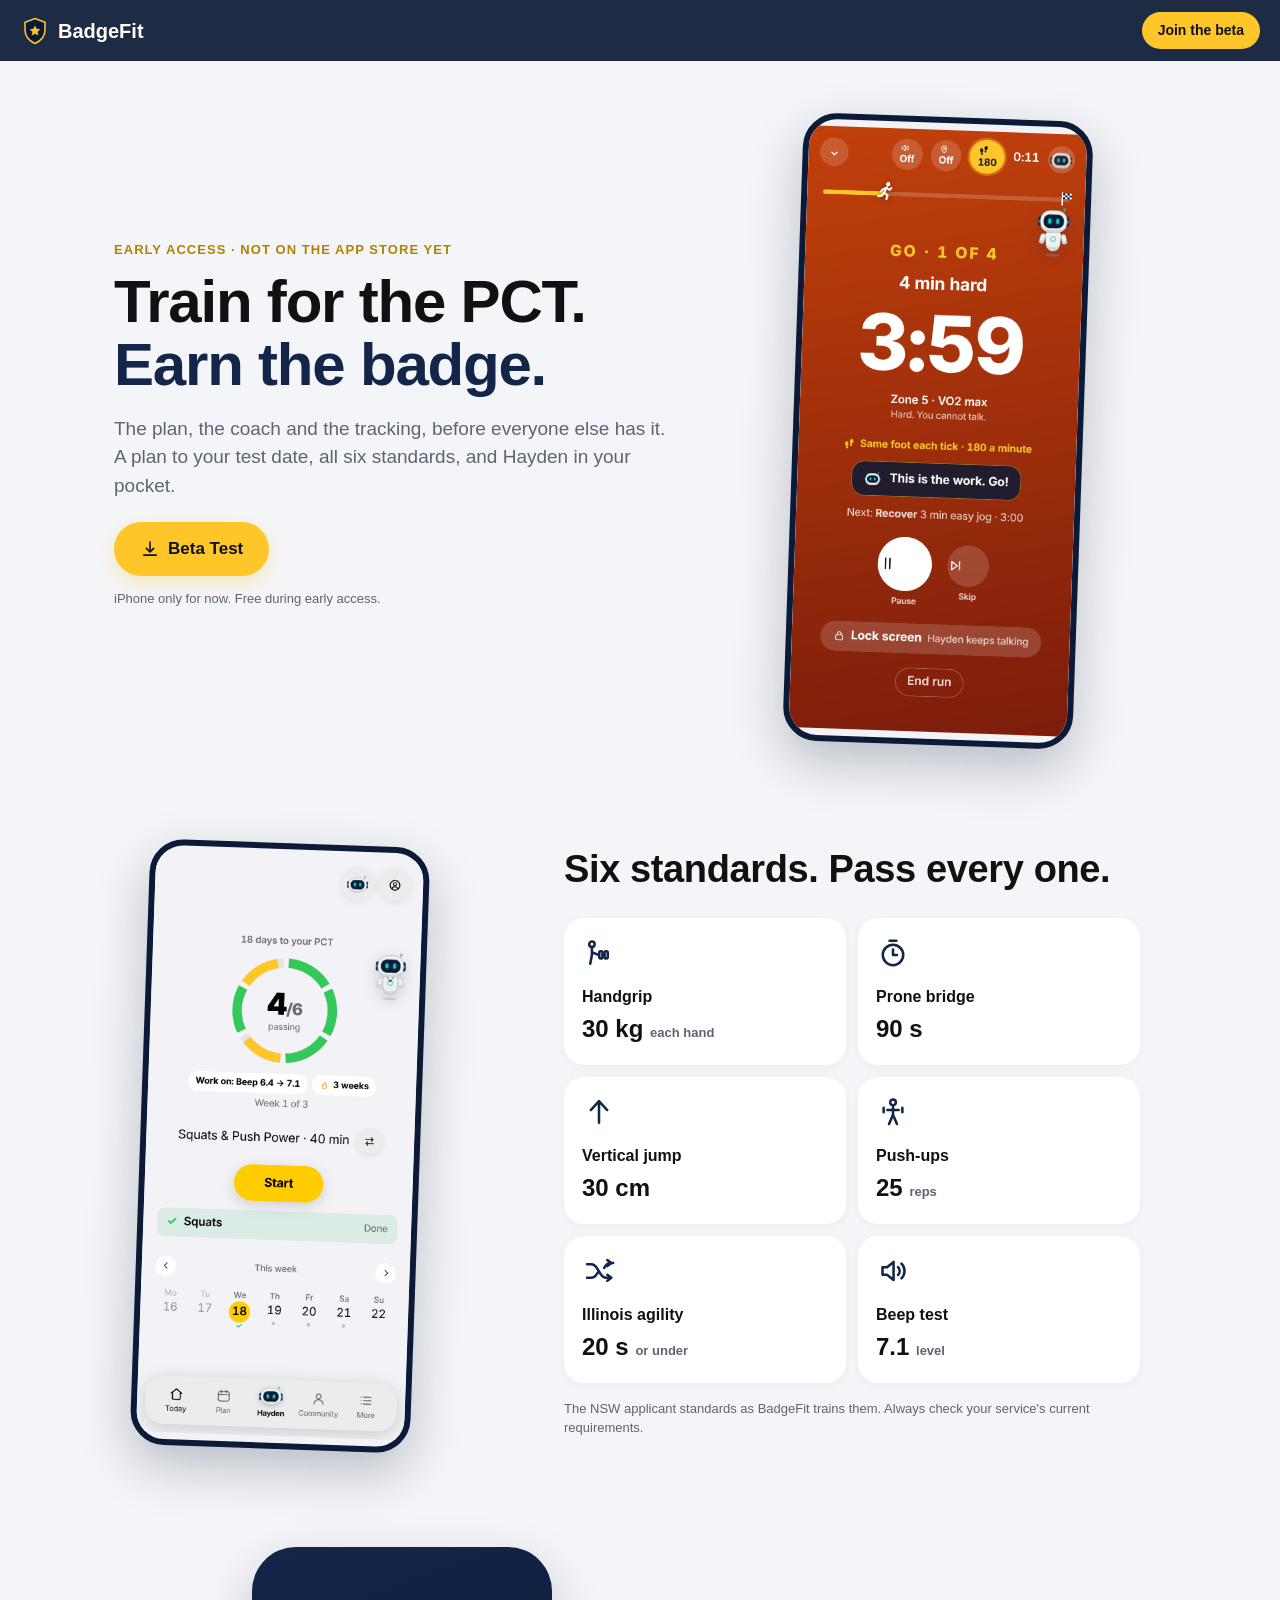
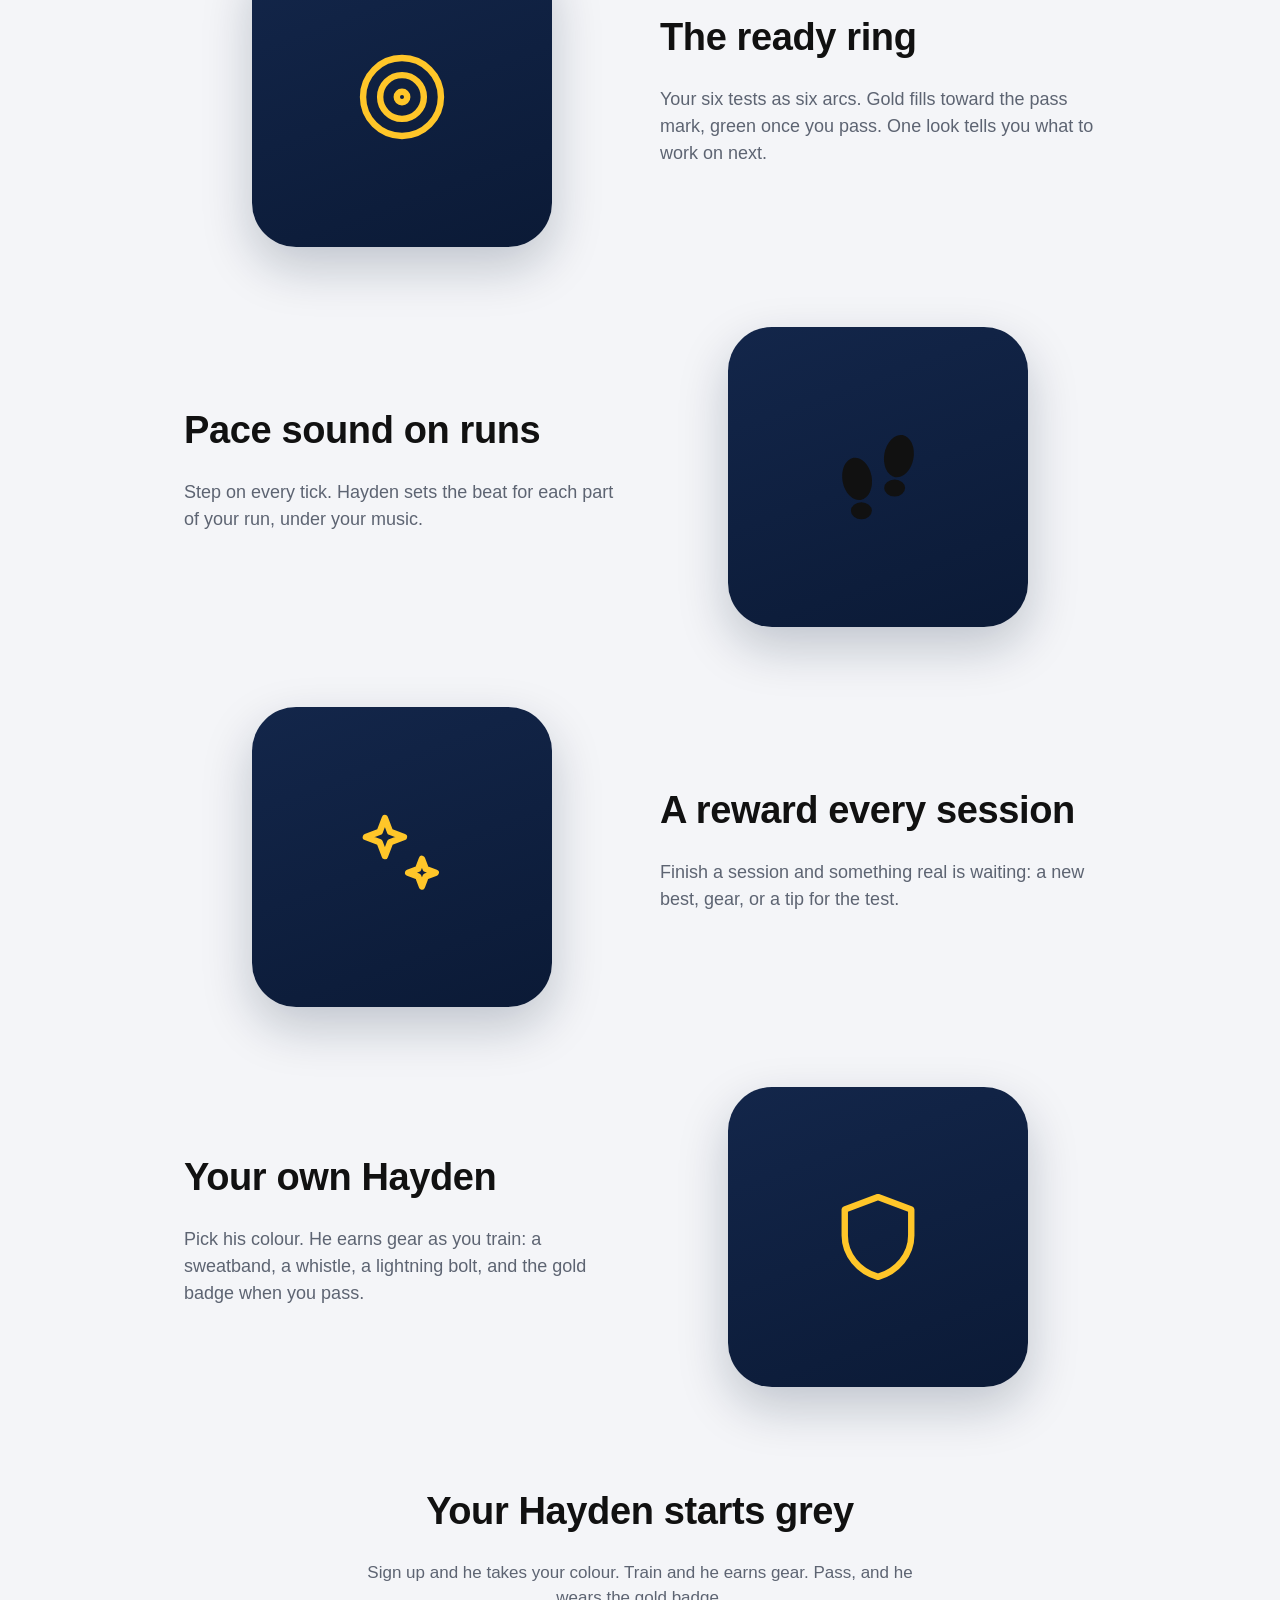
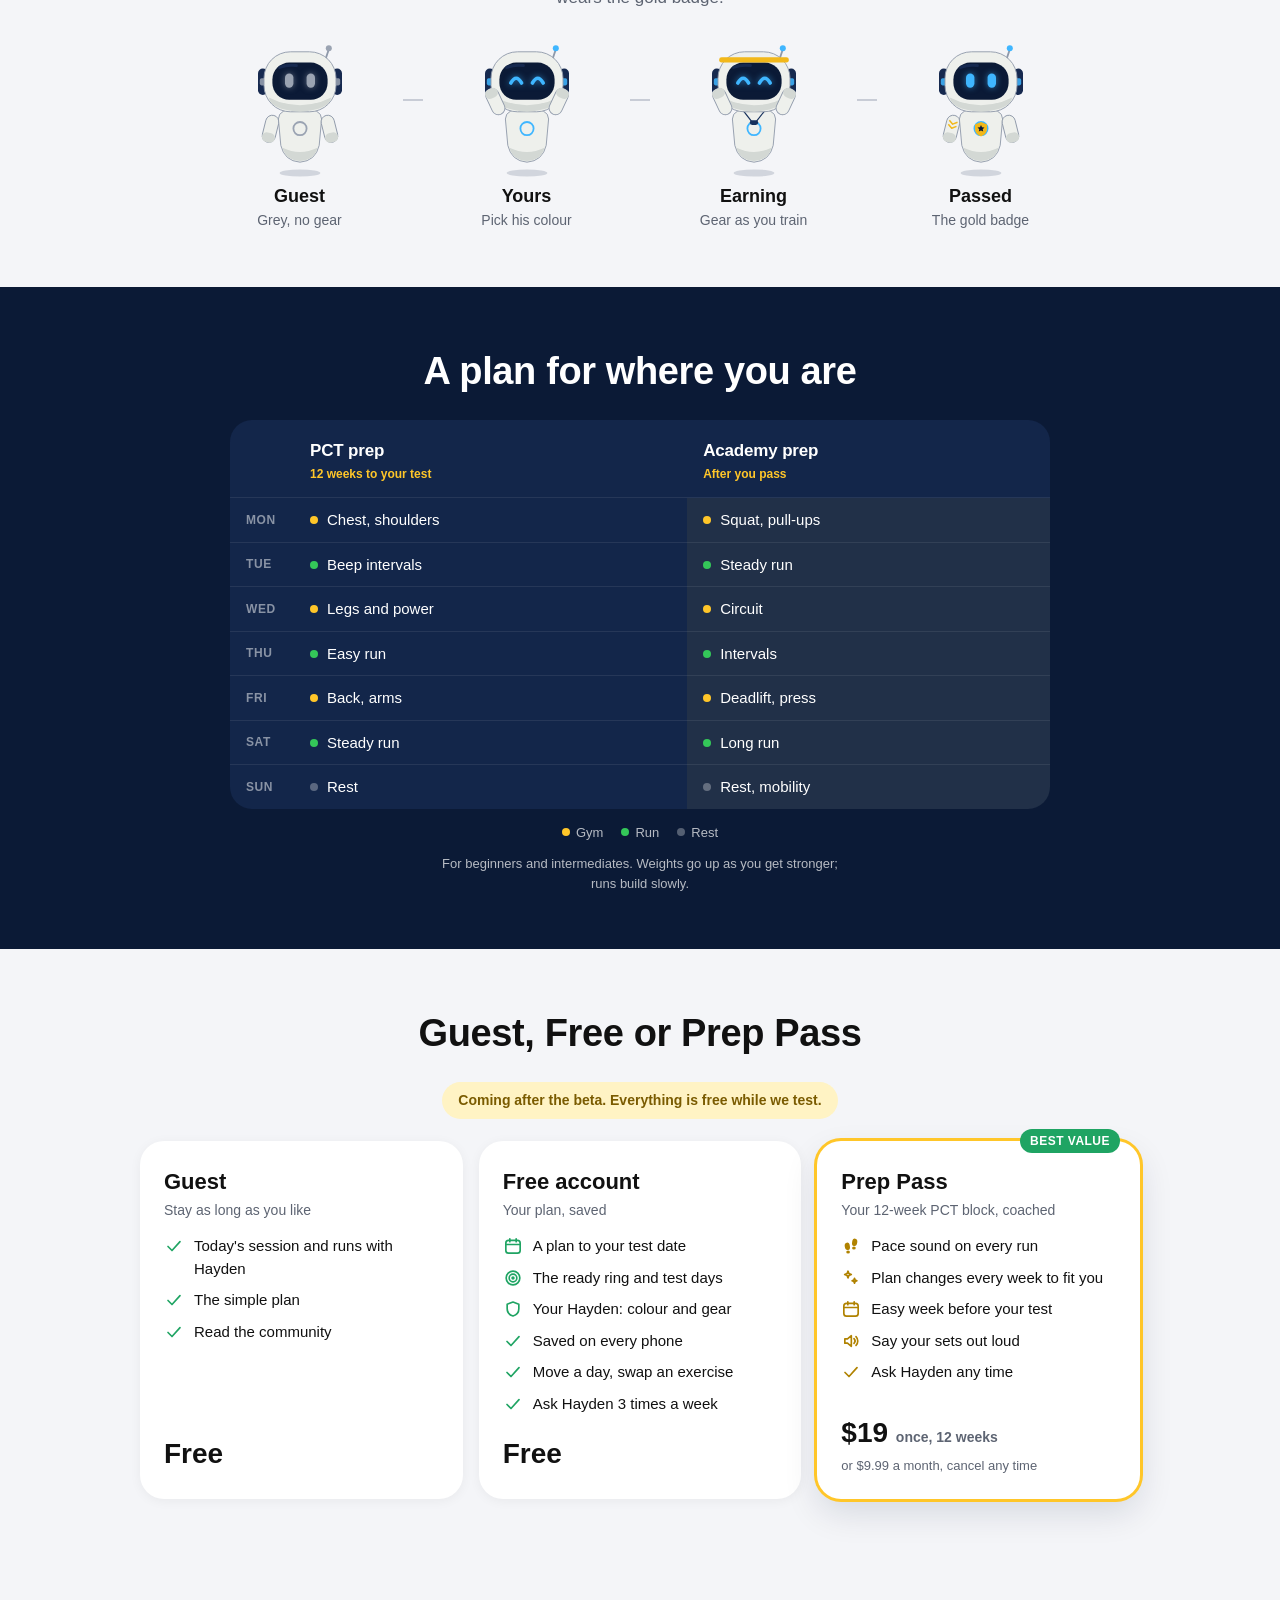
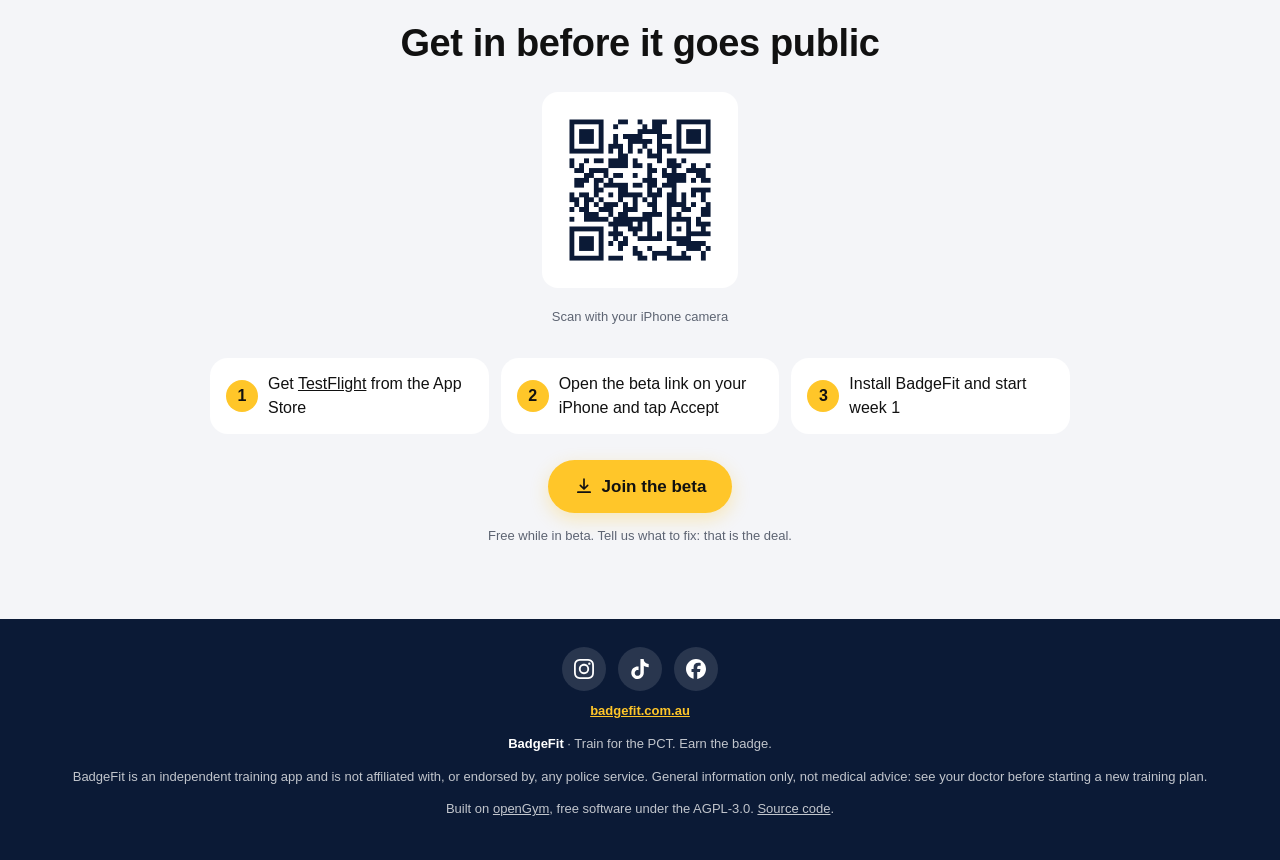
==== commit a705845f: "feat(site): early access pitch, the app mid-run up top, Hayden's journey from guest to gold badge Co" ====
--- a/badgefit-site/index.html
+++ b/badgefit-site/index.html
@@ -20,12 +20,13 @@
 <main id="top">
 <section class="hero">
   <div class="hero-text">
-    <p class="eyebrow">For police applicants</p>
+    <p class="eyebrow">Early access · Not on the App Store yet</p>
     <h1>Train for the PCT.<br><span>Earn the badge.</span></h1>
-    <p class="lead">A plan to your test date, all six standards tracked, and Hayden, your coach, in your pocket. Built by an applicant training for the same test.</p>
-    <div class="cta"><a class="btn" href="https://testflight.apple.com/join/rkAF7YVy"><svg class="bi" viewBox="0 0 24 24" aria-hidden="true"><path d="M12 3.8v11.4M7.6 11.2 12 15.6l4.4-4.4M4.6 19.4h14.8" /></svg>Join the free iPhone beta</a></div>
-    <p class="fine">iPhone, iOS. Beta through Apple's TestFlight. Android is coming.</p>
+    <p class="lead">The plan, the coach and the tracking, before everyone else has it. A plan to your test date, all six standards, and Hayden in your pocket.</p>
+    <div class="cta"><a class="btn" href="https://testflight.apple.com/join/rkAF7YVy"><svg class="bi" viewBox="0 0 24 24" aria-hidden="true"><path d="M12 3.8v11.4M7.6 11.2 12 15.6l4.4-4.4M4.6 19.4h14.8" /></svg>Beta Test</a></div>
+    <p class="fine">iPhone only for now. Free during early access.</p>
   </div>
+  <div class="phone tilt"><img src="img/app-pace.png" alt="BadgeFit mid-run: 4 minutes hard, the pace sound on at 180 steps a minute" width="390" height="844" loading="lazy" decoding="async"></div>
 </section>
 <section class="band" id="standards">
   <div class="pair">
@@ -38,6 +39,107 @@
   </div>
 </section>
 <section class="feat"><div class="sym"><svg class="sym-i" viewBox="0 0 24 24" aria-hidden="true"><circle cx="12" cy="12" r="8.2" /><circle cx="12" cy="12" r="4.6" /><circle cx="12" cy="12" r="1.1" /></svg></div><div class="ft"><h2>The ready ring</h2><p>Your six tests as six arcs. Gold fills toward the pass mark, green once you pass. One look tells you what to work on next.</p></div></section><section class="feat rev"><div class="sym"><svg class="sym-i" viewBox="0 0 24 24" aria-hidden="true"><g fill="currentColor" stroke="none"><ellipse cx="7.6" cy="12.4" rx="3.1" ry="4.5" transform="rotate(-10 7.6 12.4)" /><ellipse cx="8.5" cy="19.1" rx="2.2" ry="1.8" /><ellipse cx="16.4" cy="7.6" rx="3.1" ry="4.5" transform="rotate(10 16.4 7.6)" /><ellipse cx="15.5" cy="14.3" rx="2.2" ry="1.8" /></g></svg></div><div class="ft"><h2>Pace sound on runs</h2><p>Step on every tick. Hayden sets the beat for each part of your run, under your music.</p></div></section><section class="feat"><div class="sym"><svg class="sym-i" viewBox="0 0 24 24" aria-hidden="true"><path d="m8.4 3.8 1.1 2.9 2.9 1.1-2.9 1.1-1.1 2.9-1.1-2.9L4.4 7.8l2.9-1.1Z" /><path d="m16.2 12.4.8 2.1 2.1.8-2.1.8-.8 2.1-.8-2.1-2.1-.8 2.1-.8Z" /></svg></div><div class="ft"><h2>A reward every session</h2><p>Finish a session and something real is waiting: a new best, gear, or a tip for the test.</p></div></section><section class="feat rev"><div class="sym"><svg class="sym-i" viewBox="0 0 24 24" aria-hidden="true"><path d="M12 3.6 5 6.2v5.5c0 4 2.9 7.5 7 8.7 4.1-1.2 7-4.7 7-8.7V6.2Z" /></svg></div><div class="ft"><h2>Your own Hayden</h2><p>Pick his colour. He earns gear as you train: a sweatband, a whistle, a lightning bolt, and the gold badge when you pass.</p></div></section>
+<section class="band hayden" id="hayden">
+  <h2>Your Hayden starts grey</h2>
+  <p class="sub">Sign up and he takes your colour. Train and he earns gear. Pass, and he wears the gold badge.</p>
+  <ol class="journey"><li><span class="jb"><svg viewBox="0 0 200 250" xmlns="http://www.w3.org/2000/svg"><g class="hb-float">
+    <ellipse cx="100" cy="240" rx="34" ry="6" fill="#8f99aa" opacity=".35"/>
+    <g transform="translate(-4 0) rotate(14 60 146)"><g><rect x="49" y="144" width="22" height="46" rx="11" fill="#eef0ec" stroke="#8f99aa" stroke-width="1.5"/><rect x="49" y="174" width="22" height="16" rx="8" fill="#d3d8d4"/></g></g>
+    <path d="M64 150 Q64 132 100 132 Q136 132 136 150 L132 194 Q126 220 100 222 Q74 220 68 194 Z" fill="#eef0ec" stroke="#8f99aa" stroke-width="1.5"/>
+    <path d="M71 198 Q100 212 129 198 Q125 218 100 220 Q75 218 71 198 Z" fill="#d3d8d4"/>
+    <circle cx="100" cy="166" r="11" fill="none" stroke="#9aa3b2" stroke-width="3"/>
+    
+    
+    
+    <g transform="translate(4 0) rotate(-14 140 146)"><g><rect x="129" y="144" width="22" height="46" rx="11" fill="#eef0ec" stroke="#8f99aa" stroke-width="1.5"/><rect x="129" y="174" width="22" height="16" rx="8" fill="#d3d8d4"/></g></g>
+    <g transform="rotate(0 100 90)">
+      <line x1="140" y1="58" x2="148" y2="34" stroke="#8f99aa" stroke-width="3" stroke-linecap="round"/>
+      <circle cx="148" cy="32" r="5" fill="#9aa3b2"/>
+      <rect x="30" y="66" width="16" height="44" rx="8" fill="#16294f"/><rect x="154" y="66" width="16" height="44" rx="8" fill="#16294f"/>
+      <rect x="33" y="82" width="10" height="12" rx="3" fill="#9aa3b2" opacity=".85"/><rect x="157" y="82" width="10" height="12" rx="3" fill="#9aa3b2" opacity=".85"/>
+      <rect x="40" y="38" width="120" height="100" rx="44" fill="#eef0ec" stroke="#8f99aa" stroke-width="1.5"/>
+      <path d="M48 114 Q100 140 152 114 Q150 134 100 138 Q50 134 48 114 Z" fill="#d3d8d4"/>
+      <rect x="54" y="56" width="92" height="62" rx="28" fill="#0b1a36"/>
+      <path d="M66 64 Q80 59 94 61" fill="none" stroke="#16294f" stroke-width="5" stroke-linecap="round"/>
+      <g class="hb-eyes" style="filter:drop-shadow(0 0 5px #9aa3b299)"><rect x="75" y="74" width="14" height="24" rx="7" fill="#9aa3b2"/><rect x="111" y="74" width="14" height="24" rx="7" fill="#9aa3b2"/></g>
+      
+      
+      
+      
+    </g></g></svg></span><b>Guest</b><small>Grey, no gear</small></li><li><span class="jb"><svg viewBox="0 0 200 250" xmlns="http://www.w3.org/2000/svg"><g class="hb-float">
+    <ellipse cx="100" cy="240" rx="34" ry="6" fill="#8f99aa" opacity=".35"/>
+    
+    <path d="M64 150 Q64 132 100 132 Q136 132 136 150 L132 194 Q126 220 100 222 Q74 220 68 194 Z" fill="#eef0ec" stroke="#8f99aa" stroke-width="1.5"/>
+    <path d="M71 198 Q100 212 129 198 Q125 218 100 220 Q75 218 71 198 Z" fill="#d3d8d4"/>
+    <circle cx="100" cy="166" r="11" fill="none" stroke="#3fb6ff" stroke-width="3"/>
+    
+    
+    
+    
+    <g transform="rotate(0 100 90)">
+      <line x1="140" y1="58" x2="148" y2="34" stroke="#8f99aa" stroke-width="3" stroke-linecap="round"/>
+      <circle cx="148" cy="32" r="5" fill="#3fb6ff"/>
+      <rect x="30" y="66" width="16" height="44" rx="8" fill="#16294f"/><rect x="154" y="66" width="16" height="44" rx="8" fill="#16294f"/>
+      <rect x="33" y="82" width="10" height="12" rx="3" fill="#3fb6ff" opacity=".85"/><rect x="157" y="82" width="10" height="12" rx="3" fill="#3fb6ff" opacity=".85"/>
+      <rect x="40" y="38" width="120" height="100" rx="44" fill="#eef0ec" stroke="#8f99aa" stroke-width="1.5"/>
+      <path d="M48 114 Q100 140 152 114 Q150 134 100 138 Q50 134 48 114 Z" fill="#d3d8d4"/>
+      <rect x="54" y="56" width="92" height="62" rx="28" fill="#0b1a36"/>
+      <path d="M66 64 Q80 59 94 61" fill="none" stroke="#16294f" stroke-width="5" stroke-linecap="round"/>
+      <g class="hb-eyes" style="filter:drop-shadow(0 0 5px #3fb6ff99)"><path d="M73 90 Q82 74 91 90" fill="none" stroke="#3fb6ff" stroke-width="6" stroke-linecap="round"/><path d="M109 90 Q118 74 127 90" fill="none" stroke="#3fb6ff" stroke-width="6" stroke-linecap="round"/></g>
+      
+      
+      
+      
+    </g><g transform="translate(-4 -6) rotate(155 60 146)"><g><rect x="49" y="144" width="22" height="46" rx="11" fill="#eef0ec" stroke="#8f99aa" stroke-width="1.5"/><rect x="49" y="174" width="22" height="16" rx="8" fill="#d3d8d4"/></g></g><g transform="translate(4 -6) rotate(-155 140 146)"><g><rect x="129" y="144" width="22" height="46" rx="11" fill="#eef0ec" stroke="#8f99aa" stroke-width="1.5"/><rect x="129" y="174" width="22" height="16" rx="8" fill="#d3d8d4"/></g></g></g></svg></span><b>Yours</b><small>Pick his colour</small></li><li><span class="jb"><svg viewBox="0 0 200 250" xmlns="http://www.w3.org/2000/svg"><g class="hb-float">
+    <ellipse cx="100" cy="240" rx="34" ry="6" fill="#8f99aa" opacity=".35"/>
+    
+    <path d="M64 150 Q64 132 100 132 Q136 132 136 150 L132 194 Q126 220 100 222 Q74 220 68 194 Z" fill="#eef0ec" stroke="#8f99aa" stroke-width="1.5"/>
+    <path d="M71 198 Q100 212 129 198 Q125 218 100 220 Q75 218 71 198 Z" fill="#d3d8d4"/>
+    <circle cx="100" cy="166" r="11" fill="none" stroke="#3fb6ff" stroke-width="3"/>
+    
+    <path d="M82 136 L96 154 M118 136 L104 154" stroke="#16305c" stroke-width="2"/><rect x="93" y="152" width="14" height="8" rx="4" fill="#16305c"/>
+    
+    
+    <g transform="rotate(0 100 90)">
+      <line x1="140" y1="58" x2="148" y2="34" stroke="#8f99aa" stroke-width="3" stroke-linecap="round"/>
+      <circle cx="148" cy="32" r="5" fill="#3fb6ff"/>
+      <rect x="30" y="66" width="16" height="44" rx="8" fill="#16294f"/><rect x="154" y="66" width="16" height="44" rx="8" fill="#16294f"/>
+      <rect x="33" y="82" width="10" height="12" rx="3" fill="#3fb6ff" opacity=".85"/><rect x="157" y="82" width="10" height="12" rx="3" fill="#3fb6ff" opacity=".85"/>
+      <rect x="40" y="38" width="120" height="100" rx="44" fill="#eef0ec" stroke="#8f99aa" stroke-width="1.5"/>
+      <path d="M48 114 Q100 140 152 114 Q150 134 100 138 Q50 134 48 114 Z" fill="#d3d8d4"/>
+      <rect x="54" y="56" width="92" height="62" rx="28" fill="#0b1a36"/>
+      <path d="M66 64 Q80 59 94 61" fill="none" stroke="#16294f" stroke-width="5" stroke-linecap="round"/>
+      <g class="hb-eyes" style="filter:drop-shadow(0 0 5px #3fb6ff99)"><path d="M73 90 Q82 74 91 90" fill="none" stroke="#3fb6ff" stroke-width="6" stroke-linecap="round"/><path d="M109 90 Q118 74 127 90" fill="none" stroke="#3fb6ff" stroke-width="6" stroke-linecap="round"/></g>
+      
+      
+      <rect x="42" y="47" width="116" height="9" rx="4" fill="#f2b81a"/>
+      
+    </g><g transform="translate(-4 -6) rotate(155 60 146)"><g><rect x="49" y="144" width="22" height="46" rx="11" fill="#eef0ec" stroke="#8f99aa" stroke-width="1.5"/><rect x="49" y="174" width="22" height="16" rx="8" fill="#d3d8d4"/></g></g><g transform="translate(4 -6) rotate(-155 140 146)"><g><rect x="129" y="144" width="22" height="46" rx="11" fill="#eef0ec" stroke="#8f99aa" stroke-width="1.5"/><rect x="129" y="174" width="22" height="16" rx="8" fill="#d3d8d4"/></g></g></g></svg></span><b>Earning</b><small>Gear as you train</small></li><li><span class="jb"><svg viewBox="0 0 200 250" xmlns="http://www.w3.org/2000/svg"><g class="hb-float">
+    <ellipse cx="100" cy="240" rx="34" ry="6" fill="#8f99aa" opacity=".35"/>
+    <g transform="translate(-4 0) rotate(14 60 146)"><g><rect x="49" y="144" width="22" height="46" rx="11" fill="#eef0ec" stroke="#8f99aa" stroke-width="1.5"/><rect x="49" y="174" width="22" height="16" rx="8" fill="#d3d8d4"/><path d="M53 154 l7 5 7-5 M53 161 l7 5 7-5" fill="none" stroke="#f2b81a" stroke-width="2.5" stroke-linejoin="round"/></g></g>
+    <path d="M64 150 Q64 132 100 132 Q136 132 136 150 L132 194 Q126 220 100 222 Q74 220 68 194 Z" fill="#eef0ec" stroke="#8f99aa" stroke-width="1.5"/>
+    <path d="M71 198 Q100 212 129 198 Q125 218 100 220 Q75 218 71 198 Z" fill="#d3d8d4"/>
+    <circle cx="100" cy="166" r="11" fill="none" stroke="#3fb6ff" stroke-width="3"/>
+    <path d="M100 155 l10 4v7c0 7-4.5 11-10 13-5.5-2-10-6-10-13v-7z" fill="#f2b81a"/><path d="M100 160 l1.8 3.6 4 .5-2.9 2.8.7 4-3.6-1.9-3.6 1.9.7-4-2.9-2.8 4-.5z" fill="#0b1a36"/>
+    
+    
+    <g transform="translate(4 0) rotate(-14 140 146)"><g><rect x="129" y="144" width="22" height="46" rx="11" fill="#eef0ec" stroke="#8f99aa" stroke-width="1.5"/><rect x="129" y="174" width="22" height="16" rx="8" fill="#d3d8d4"/></g></g>
+    <g transform="rotate(0 100 90)">
+      <line x1="140" y1="58" x2="148" y2="34" stroke="#8f99aa" stroke-width="3" stroke-linecap="round"/>
+      <circle cx="148" cy="32" r="5" fill="#3fb6ff"/>
+      <rect x="30" y="66" width="16" height="44" rx="8" fill="#16294f"/><rect x="154" y="66" width="16" height="44" rx="8" fill="#16294f"/>
+      <rect x="33" y="82" width="10" height="12" rx="3" fill="#3fb6ff" opacity=".85"/><rect x="157" y="82" width="10" height="12" rx="3" fill="#3fb6ff" opacity=".85"/>
+      <rect x="40" y="38" width="120" height="100" rx="44" fill="#eef0ec" stroke="#8f99aa" stroke-width="1.5"/>
+      <path d="M48 114 Q100 140 152 114 Q150 134 100 138 Q50 134 48 114 Z" fill="#d3d8d4"/>
+      <rect x="54" y="56" width="92" height="62" rx="28" fill="#0b1a36"/>
+      <path d="M66 64 Q80 59 94 61" fill="none" stroke="#16294f" stroke-width="5" stroke-linecap="round"/>
+      <g class="hb-eyes" style="filter:drop-shadow(0 0 5px #3fb6ff99)"><rect x="75" y="74" width="14" height="24" rx="7" fill="#3fb6ff"/><rect x="111" y="74" width="14" height="24" rx="7" fill="#3fb6ff"/></g>
+      
+      
+      
+      
+    </g></g></svg></span><b>Passed</b><small>The gold badge</small></li></ol>
+</section>
 <section class="band dark" id="plans">
   <h2>A plan for where you are</h2>
   <table class="cmp"><thead><tr><th></th><th>PCT prep<small>12 weeks to your test</small></th><th>Academy prep<small>After you pass</small></th></tr></thead><tbody><tr><th>Mon</th><td><i class="dot g" aria-hidden="true"></i>Chest, shoulders</td><td><i class="dot g" aria-hidden="true"></i>Squat, pull‑ups</td></tr><tr><th>Tue</th><td><i class="dot r" aria-hidden="true"></i>Beep intervals</td><td><i class="dot r" aria-hidden="true"></i>Steady run</td></tr><tr><th>Wed</th><td><i class="dot g" aria-hidden="true"></i>Legs and power</td><td><i class="dot g" aria-hidden="true"></i>Circuit</td></tr><tr><th>Thu</th><td><i class="dot r" aria-hidden="true"></i>Easy run</td><td><i class="dot r" aria-hidden="true"></i>Intervals</td></tr><tr><th>Fri</th><td><i class="dot g" aria-hidden="true"></i>Back, arms</td><td><i class="dot g" aria-hidden="true"></i>Deadlift, press</td></tr><tr><th>Sat</th><td><i class="dot r" aria-hidden="true"></i>Steady run</td><td><i class="dot r" aria-hidden="true"></i>Long run</td></tr><tr><th>Sun</th><td><i class="dot x" aria-hidden="true"></i>Rest</td><td><i class="dot x" aria-hidden="true"></i>Rest, mobility</td></tr></tbody></table>
@@ -68,7 +170,8 @@
   </div>
 </section>
 <section class="beta" id="join">
-  <h2>Be one of the first testers</h2>
+  <h2>Get in before it goes public</h2>
+  <div class="qr"><img src="img/beta-qr.png" alt="QR code: scan with your iPhone camera to open the BadgeFit beta" width="180" height="180" loading="lazy"><p class="fine">Scan with your iPhone camera</p></div>
   <ol class="steps">
     <li><b>1</b><span>Get <a href="https://apps.apple.com/app/testflight/id899247664">TestFlight</a> from the App Store</span></li>
     <li><b>2</b><span>Open the beta link on your iPhone and tap Accept</span></li>
--- a/badgefit-site/style.css
+++ b/badgefit-site/style.css
@@ -151,3 +151,14 @@
   .cmp td{padding:11px 8px;font-size:13.5px;white-space:normal}
   .dot{margin-right:6px}
 }
+
+/* Hayden's journey, guest to gold badge. */
+.hayden .sub{max-width:34em;margin:0 auto 18px;color:var(--sub);font-size:17px}
+.journey{display:block;width:100%;max-width:900px;height:auto;aspect-ratio:1000/241;object-fit:contain;margin:0 auto}
+.hero .phone{max-width:290px}
+ol.journey{list-style:none;padding:0;margin:0 auto;display:flex;justify-content:center;gap:8px;max-width:900px;aspect-ratio:auto}
+ol.journey li{flex:1;display:flex;flex-direction:column;align-items:center;position:relative}
+ol.journey li+li::before{content:'';position:absolute;left:-14px;top:70px;width:20px;height:2px;background:#c8ccd6}
+.jb{display:block;width:150px;height:150px}.jb svg{width:100%;height:100%}
+ol.journey b{font-size:18px;margin-top:4px}ol.journey small{font-size:14px;color:var(--sub)}
+@media (max-width:760px){ol.journey{flex-wrap:wrap;gap:18px 0}ol.journey li{flex:0 0 50%}ol.journey li+li::before{display:none}.jb{width:120px;height:120px}}
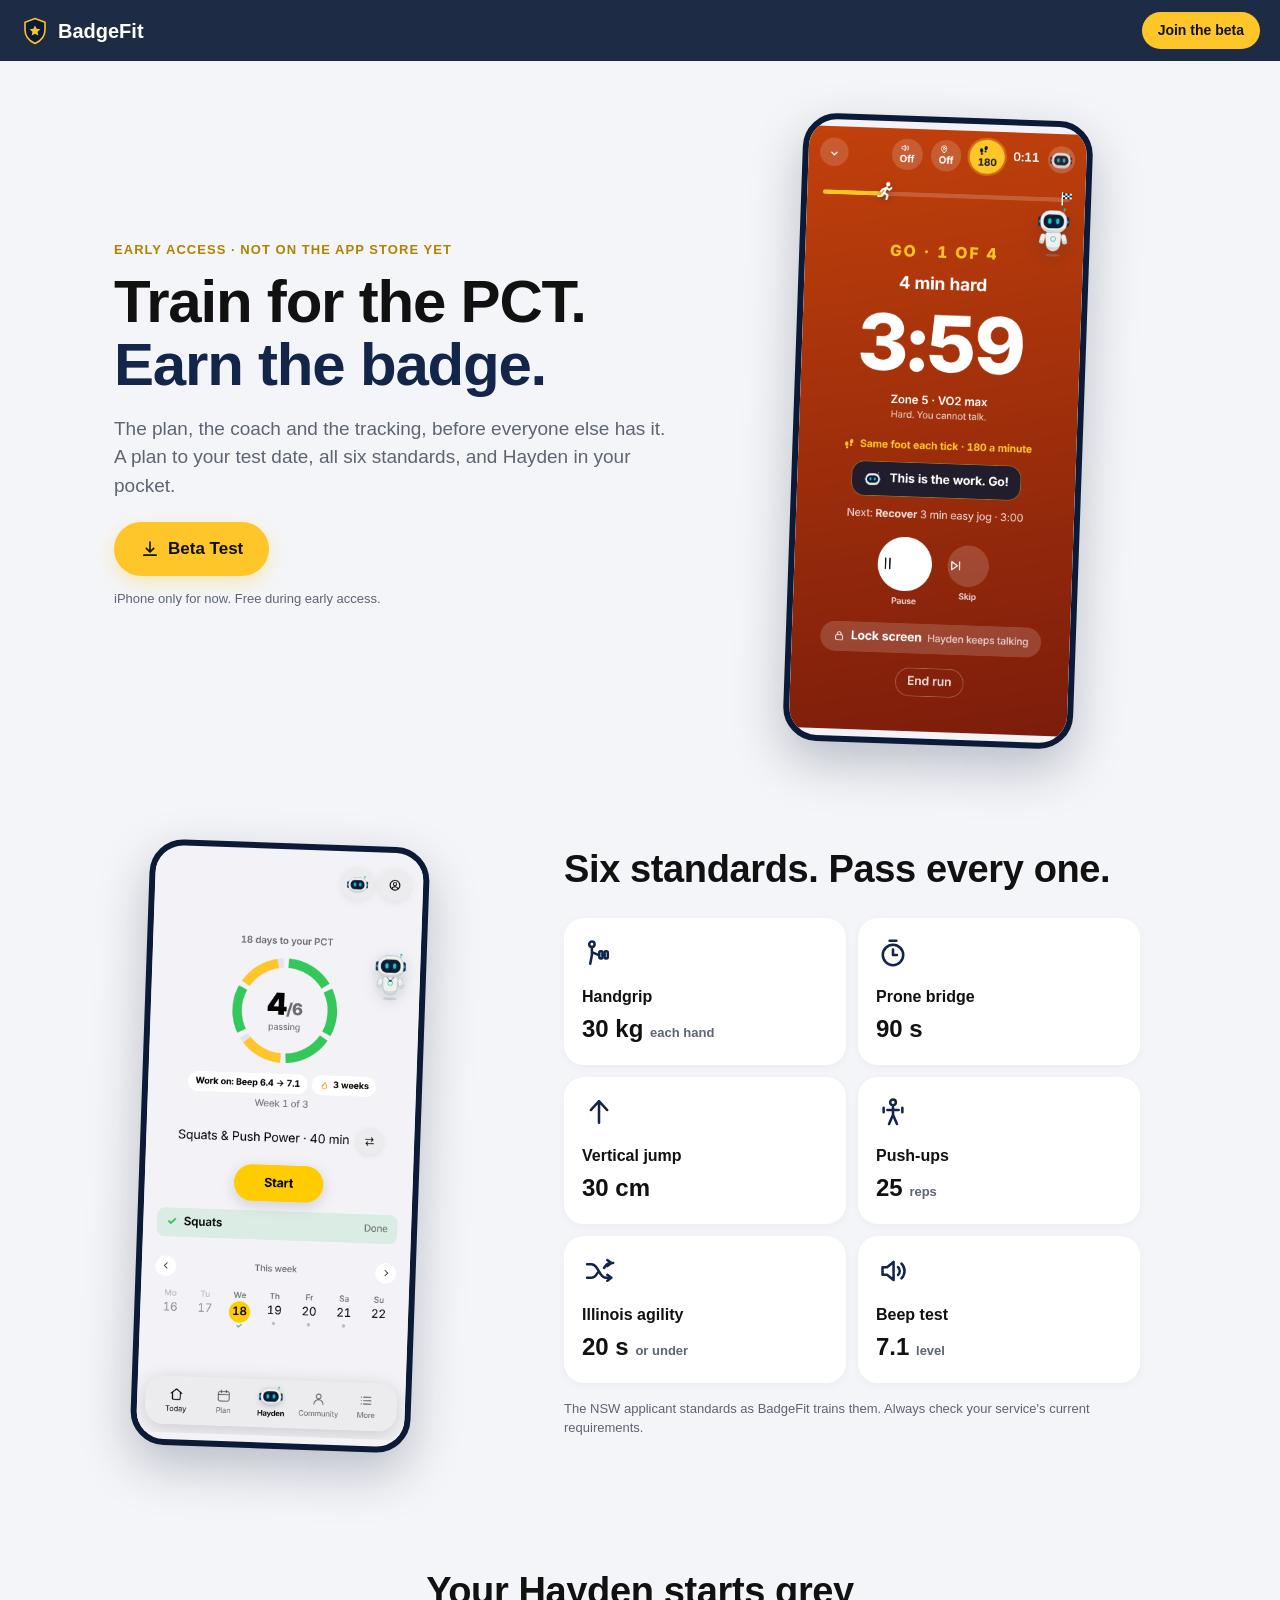
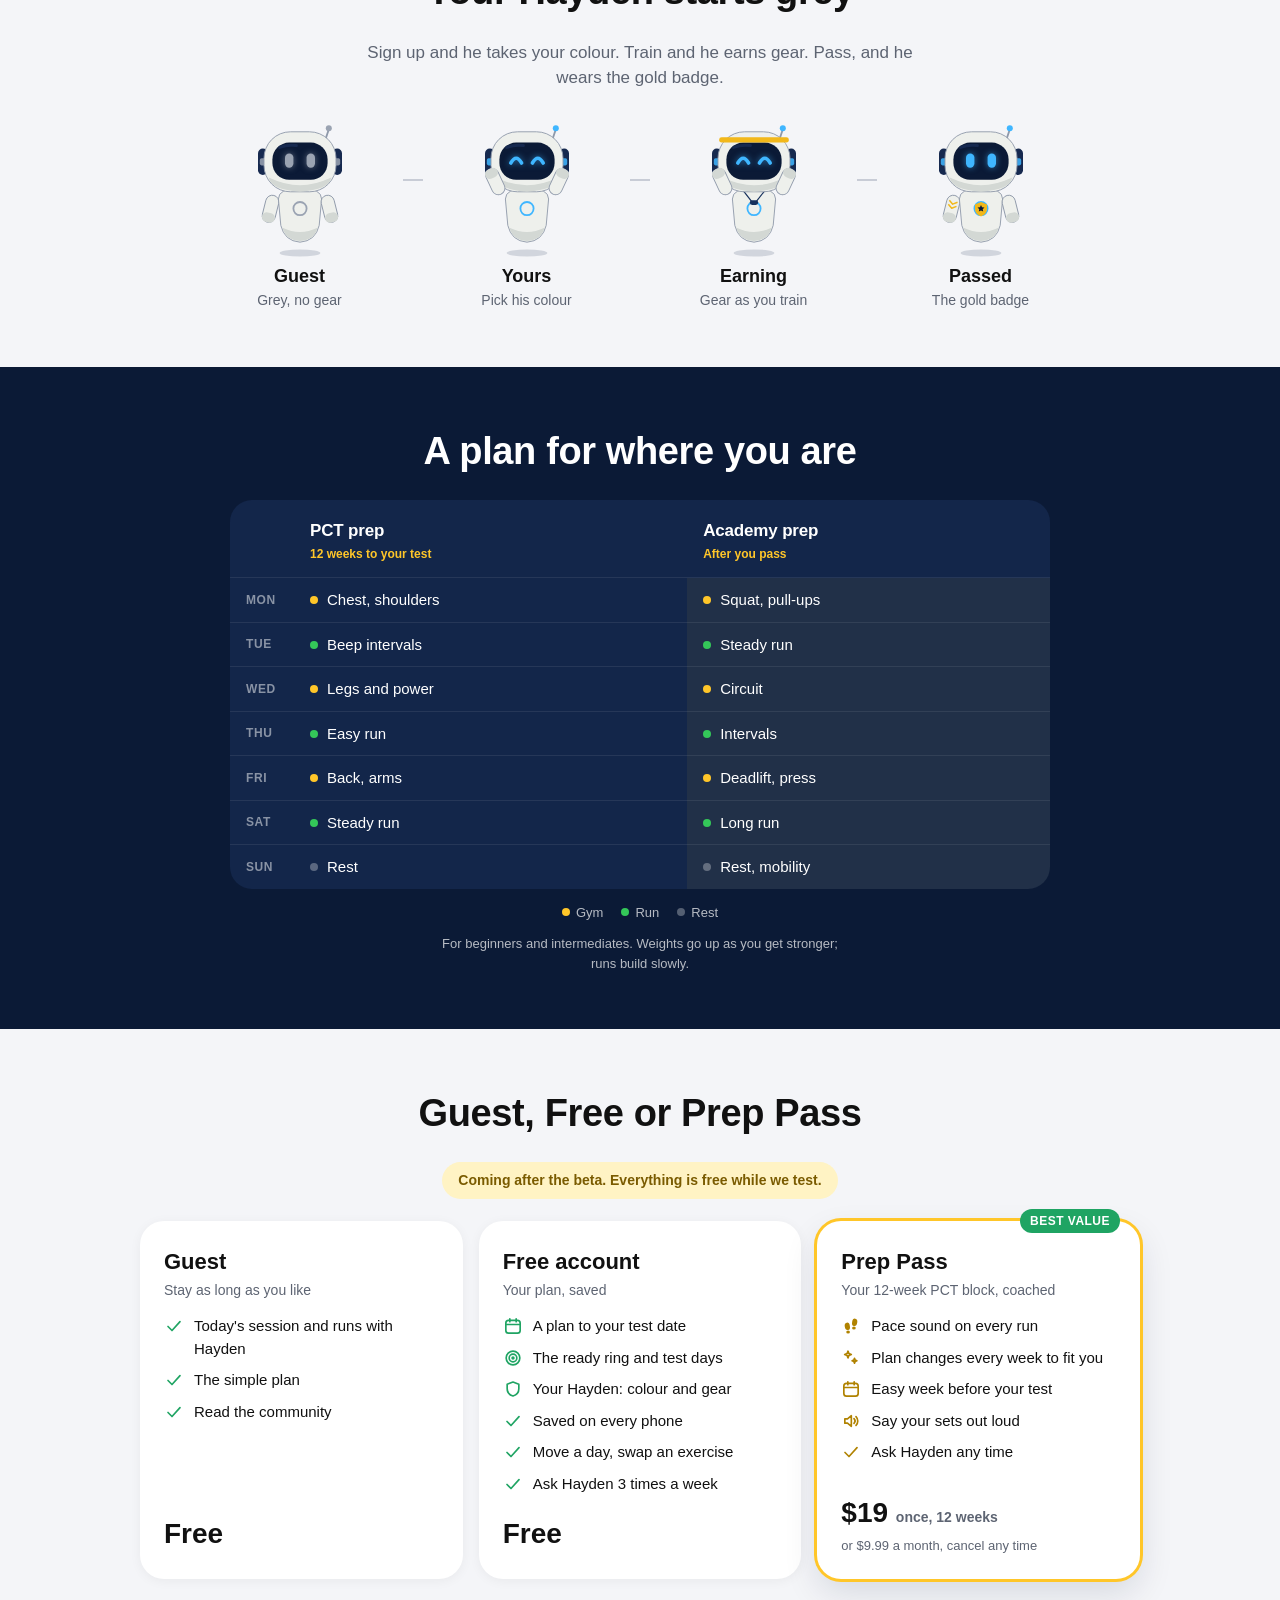
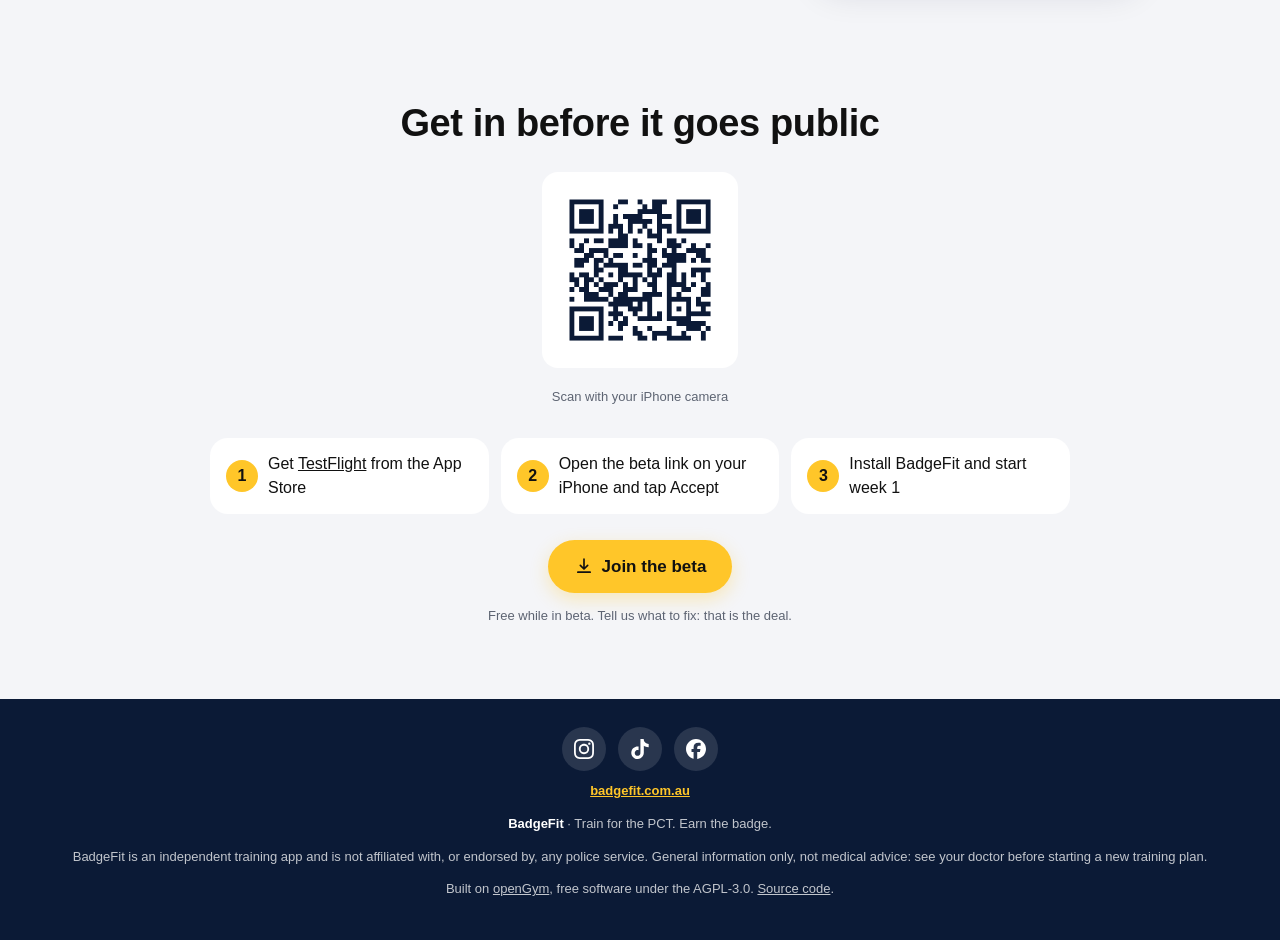
==== commit fcabe01e: "feat(site): drop the four feature rows (too much space for too little) Co-Authored-By: Claude Opus 5" ====
--- a/badgefit-site/index.html
+++ b/badgefit-site/index.html
@@ -38,7 +38,6 @@
     </div>
   </div>
 </section>
-<section class="feat"><div class="sym"><svg class="sym-i" viewBox="0 0 24 24" aria-hidden="true"><circle cx="12" cy="12" r="8.2" /><circle cx="12" cy="12" r="4.6" /><circle cx="12" cy="12" r="1.1" /></svg></div><div class="ft"><h2>The ready ring</h2><p>Your six tests as six arcs. Gold fills toward the pass mark, green once you pass. One look tells you what to work on next.</p></div></section><section class="feat rev"><div class="sym"><svg class="sym-i" viewBox="0 0 24 24" aria-hidden="true"><g fill="currentColor" stroke="none"><ellipse cx="7.6" cy="12.4" rx="3.1" ry="4.5" transform="rotate(-10 7.6 12.4)" /><ellipse cx="8.5" cy="19.1" rx="2.2" ry="1.8" /><ellipse cx="16.4" cy="7.6" rx="3.1" ry="4.5" transform="rotate(10 16.4 7.6)" /><ellipse cx="15.5" cy="14.3" rx="2.2" ry="1.8" /></g></svg></div><div class="ft"><h2>Pace sound on runs</h2><p>Step on every tick. Hayden sets the beat for each part of your run, under your music.</p></div></section><section class="feat"><div class="sym"><svg class="sym-i" viewBox="0 0 24 24" aria-hidden="true"><path d="m8.4 3.8 1.1 2.9 2.9 1.1-2.9 1.1-1.1 2.9-1.1-2.9L4.4 7.8l2.9-1.1Z" /><path d="m16.2 12.4.8 2.1 2.1.8-2.1.8-.8 2.1-.8-2.1-2.1-.8 2.1-.8Z" /></svg></div><div class="ft"><h2>A reward every session</h2><p>Finish a session and something real is waiting: a new best, gear, or a tip for the test.</p></div></section><section class="feat rev"><div class="sym"><svg class="sym-i" viewBox="0 0 24 24" aria-hidden="true"><path d="M12 3.6 5 6.2v5.5c0 4 2.9 7.5 7 8.7 4.1-1.2 7-4.7 7-8.7V6.2Z" /></svg></div><div class="ft"><h2>Your own Hayden</h2><p>Pick his colour. He earns gear as you train: a sweatband, a whistle, a lightning bolt, and the gold badge when you pass.</p></div></section>
 <section class="band hayden" id="hayden">
   <h2>Your Hayden starts grey</h2>
   <p class="sub">Sign up and he takes your colour. Train and he earns gear. Pass, and he wears the gold badge.</p>
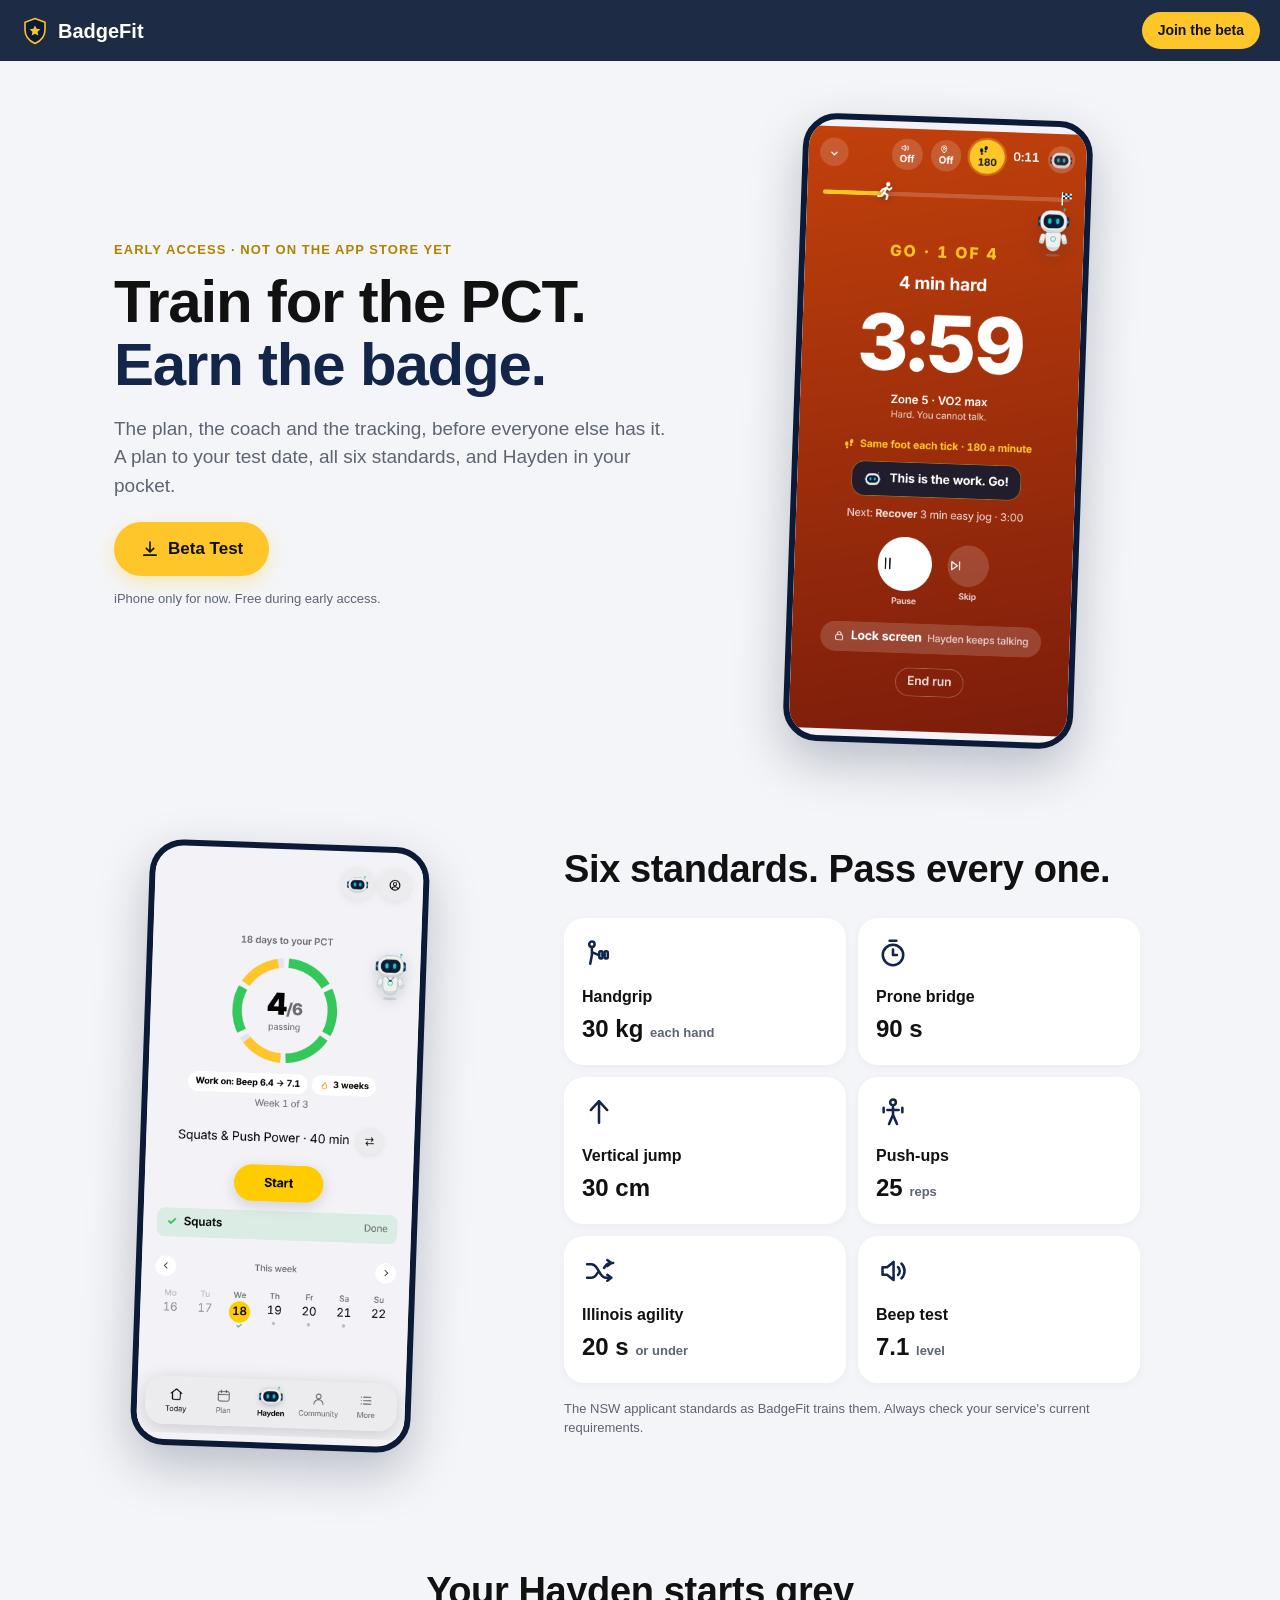
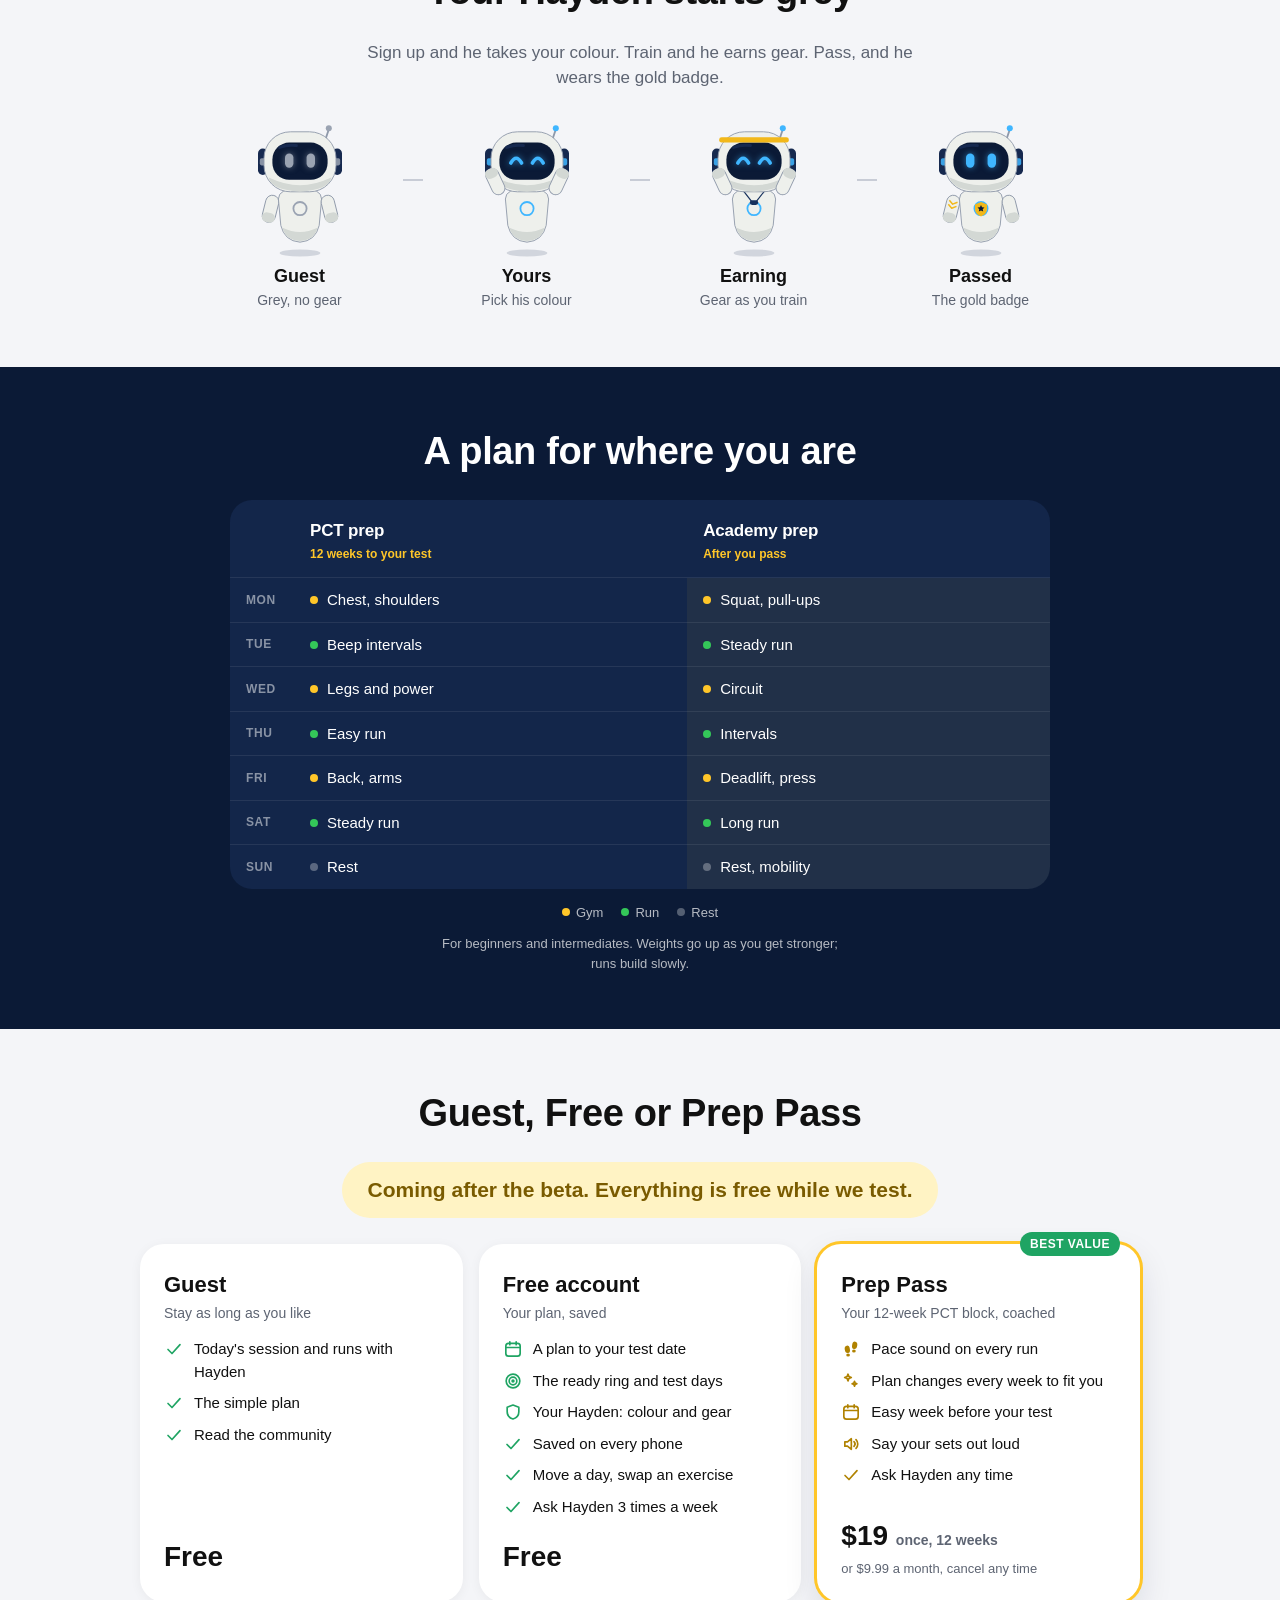
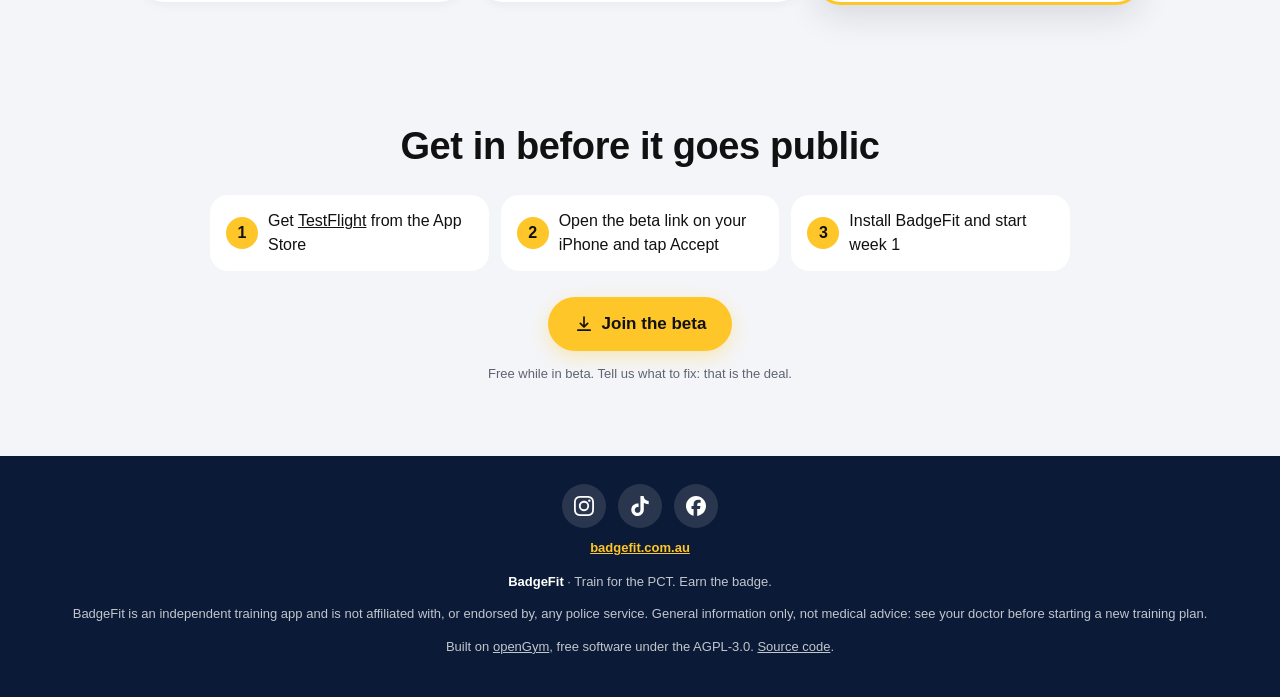
==== commit cbd20812: "feat(site): drop the beta QR code, bigger after-the-beta banner Co-Authored-By: Claude Opus 5.5 <nor" ====
--- a/badgefit-site/index.html
+++ b/badgefit-site/index.html
@@ -170,7 +170,6 @@
 </section>
 <section class="beta" id="join">
   <h2>Get in before it goes public</h2>
-  <div class="qr"><img src="img/beta-qr.png" alt="QR code: scan with your iPhone camera to open the BadgeFit beta" width="180" height="180" loading="lazy"><p class="fine">Scan with your iPhone camera</p></div>
   <ol class="steps">
     <li><b>1</b><span>Get <a href="https://apps.apple.com/app/testflight/id899247664">TestFlight</a> from the App Store</span></li>
     <li><b>2</b><span>Open the beta link on your iPhone and tap Accept</span></li>
--- a/badgefit-site/style.css
+++ b/badgefit-site/style.css
@@ -105,7 +105,7 @@
 .plans .week .wi{display:none}
 
 /* Guest, Free, Prep Pass (after the beta). */
-.banner{display:inline-block;background:#fff3c4;color:#7a5b00;border-radius:999px;padding:8px 16px;font-weight:700;font-size:14px;margin:0 0 22px}
+.banner{display:inline-block;background:#fff3c4;color:#7a5b00;border-radius:999px;padding:14px 26px;font-weight:800;font-size:clamp(17px,4.6vw,21px);line-height:1.35;margin:0 0 26px;max-width:100%;box-sizing:border-box}
 .tiers{display:grid;grid-template-columns:repeat(3,1fr);gap:16px;max-width:1000px;margin:0 auto;text-align:left;align-items:stretch}
 .tier-card{position:relative;background:var(--card);border-radius:24px;padding:24px;box-shadow:0 2px 12px rgba(0,0,0,.05);display:flex;flex-direction:column}
 .tier-card.best{box-shadow:0 0 0 3px var(--gold),0 14px 34px rgba(11,26,54,.12)}
@@ -162,3 +162,23 @@
 .jb{display:block;width:150px;height:150px}.jb svg{width:100%;height:100%}
 ol.journey b{font-size:18px;margin-top:4px}ol.journey small{font-size:14px;color:var(--sub)}
 @media (max-width:760px){ol.journey{flex-wrap:wrap;gap:18px 0}ol.journey li{flex:0 0 50%}ol.journey li+li::before{display:none}.jb{width:120px;height:120px}}
+
+/* Links page (links.html): one phone screen. Logo and tagline, two buttons, three icons. */
+body.lp{margin:0;min-height:100vh;min-height:100dvh;background:radial-gradient(90% 60% at 50% 0%,#1d3566 0%,#0b1a36 55%,#060f20 100%);color:#fff;overflow-x:hidden;position:relative}
+.lp-hb{position:fixed;right:-50px;bottom:-70px;width:min(52vw,250px);opacity:.13;pointer-events:none;transform:rotate(-8deg);z-index:0}
+.lp-hb svg{width:100%;height:auto;display:block}
+.lp-main{position:relative;z-index:1;min-height:100vh;min-height:100dvh;box-sizing:border-box;max-width:420px;margin:0 auto;padding:max(24px,env(safe-area-inset-top)) 24px max(20px,env(safe-area-inset-bottom));display:flex;flex-direction:column;justify-content:center;gap:34px;text-align:center}
+.lp-hero{display:flex;flex-direction:column;align-items:center}
+.lp-logo{width:84px;height:84px;filter:drop-shadow(0 8px 24px rgba(255,198,41,.25))}
+.lp-hero h1{margin:14px 0 4px;font-size:38px;font-weight:900;letter-spacing:-.02em}
+.lp-hero p{margin:0;font-size:16px;color:rgba(255,255,255,.72)}
+.lp-btns{display:grid;gap:12px}
+.lp-btn{display:flex;align-items:center;justify-content:center;gap:10px;height:58px;border-radius:18px;font-size:17px;font-weight:800;text-decoration:none;color:#fff;background:rgba(255,255,255,.08);border:1px solid rgba(255,255,255,.14);backdrop-filter:blur(8px);-webkit-backdrop-filter:blur(8px);transition:transform .15s ease,background .15s ease}
+.lp-btn.gold{background:#ffc629;color:#111;border-color:#ffc629;box-shadow:0 10px 28px rgba(255,198,41,.28)}
+.lp-btn:active{transform:scale(.98)}
+.lp-btn .bi{width:20px;height:20px;fill:none;stroke:currentColor;stroke-width:2;stroke-linecap:round;stroke-linejoin:round}
+.lp-soc{display:flex;justify-content:center;gap:18px}
+.lp-soc a{display:grid;place-items:center;width:52px;height:52px;border-radius:50%;background:rgba(255,255,255,.08);border:1px solid rgba(255,255,255,.14);color:#fff}
+.lp-soc a:active{background:#ffc629;color:#0b1a36}
+.lp-soc svg{width:22px;height:22px;fill:currentColor}
+.lp-fine{margin:0;font-size:11px;color:rgba(255,255,255,.38)}
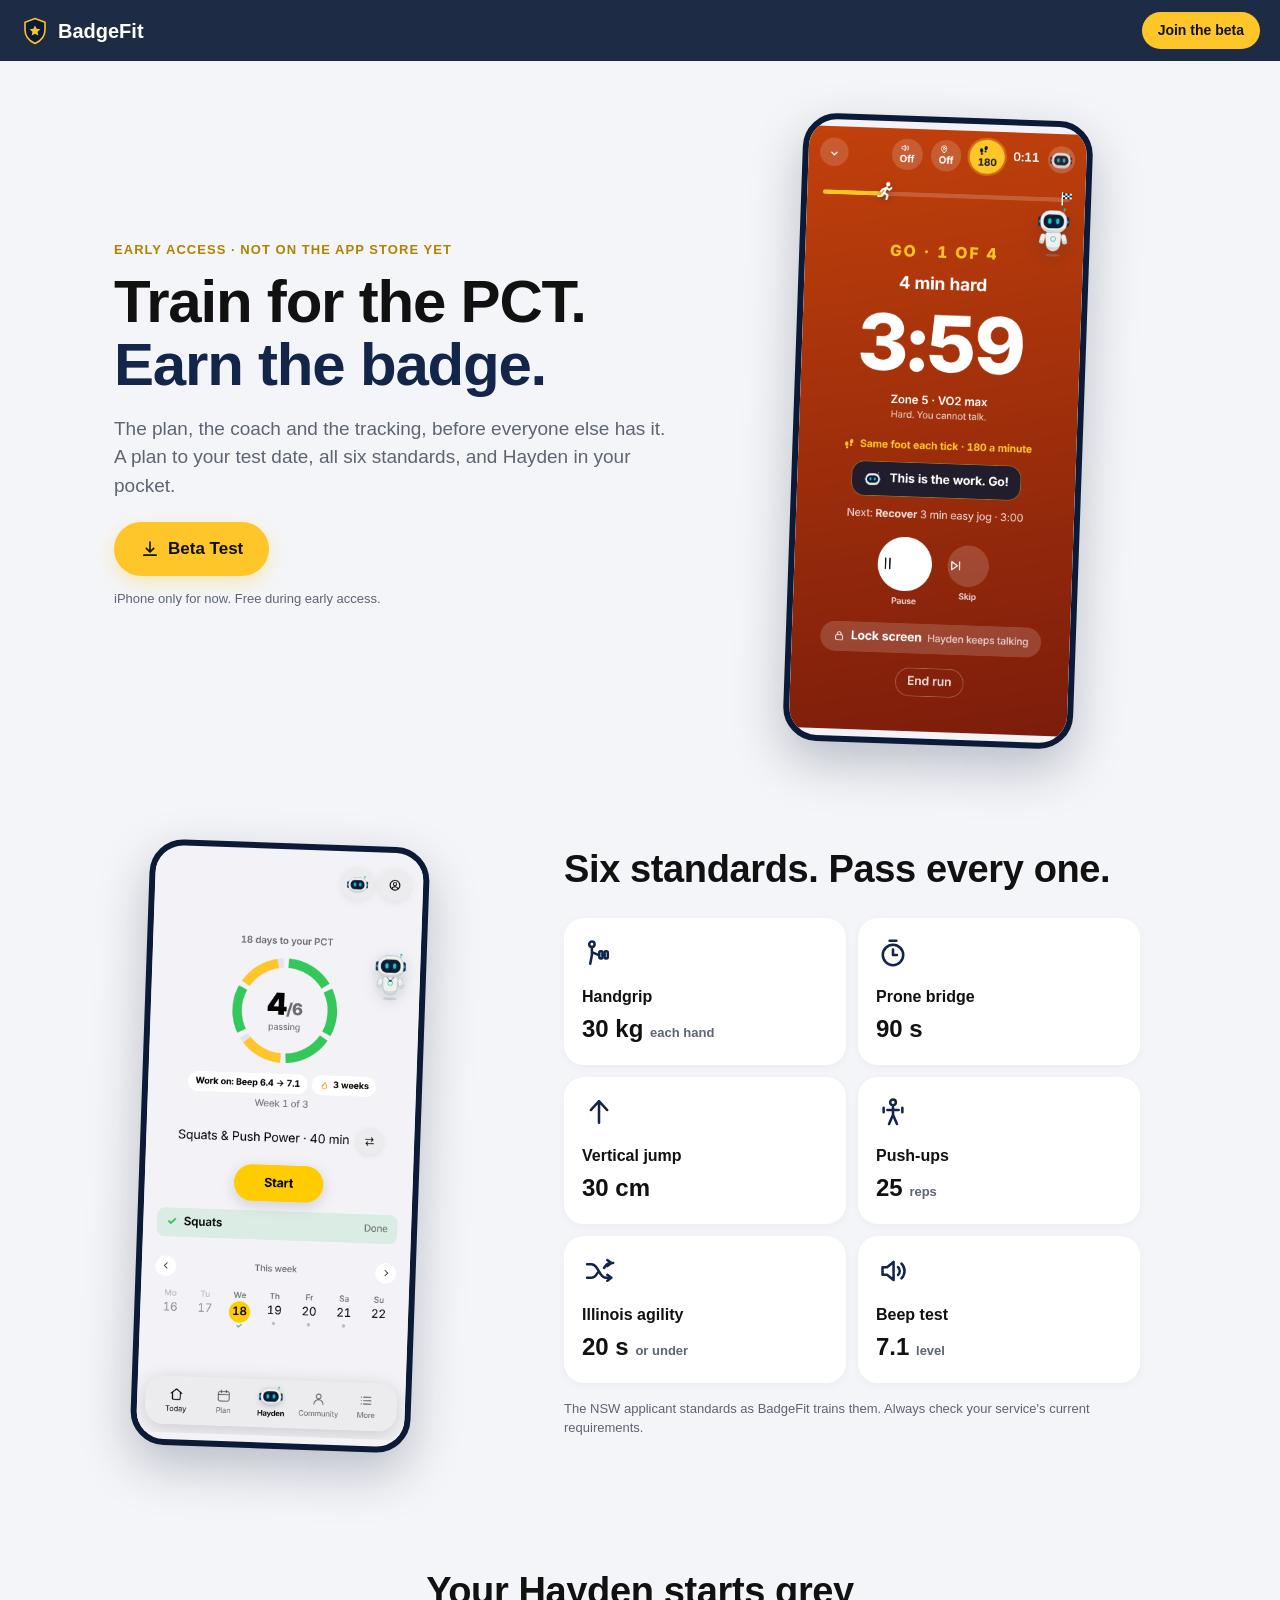
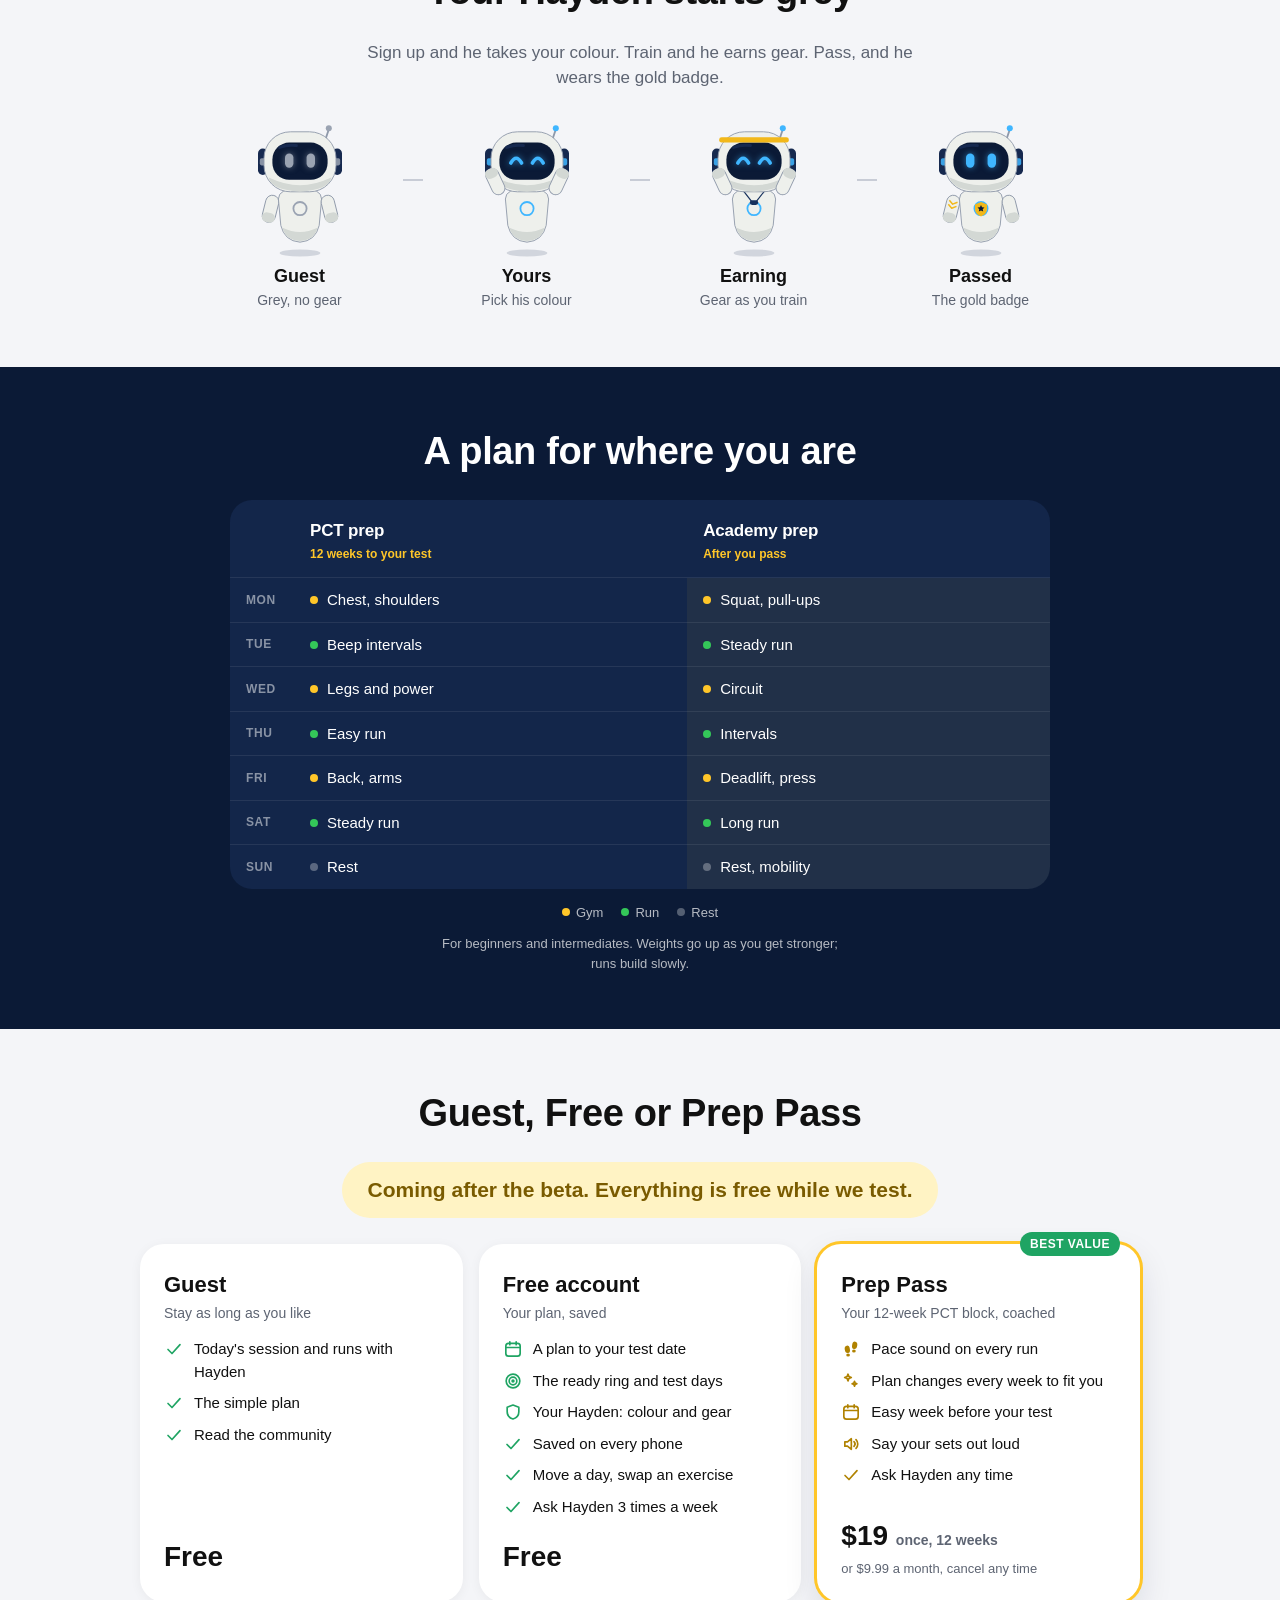
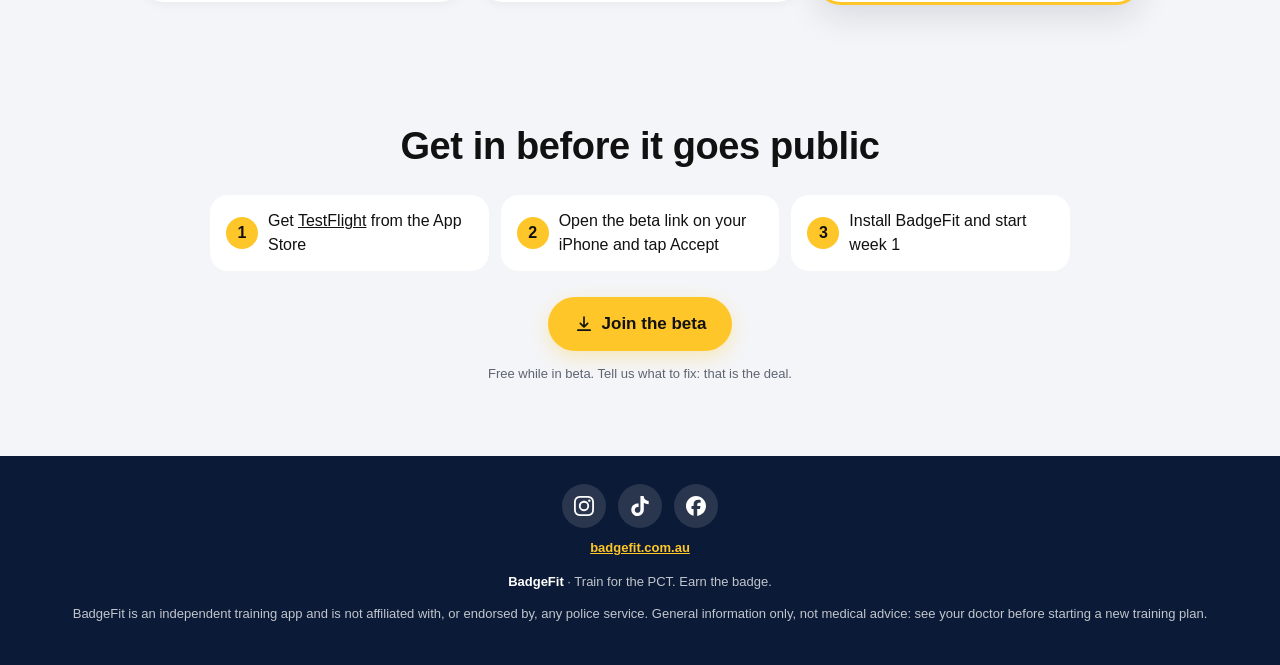
==== commit df4264bc: "chore(site): drop the source line from the website footer (it stays in the app) Co-Authored-By: Clau" ====
--- a/badgefit-site/index.html
+++ b/badgefit-site/index.html
@@ -183,7 +183,6 @@
   <div class="socials"><a class="soc" href="https://www.instagram.com/badgefit.au" aria-label="Instagram" title="Instagram"><svg class="soc-i" viewBox="0 0 24 24" aria-hidden="true" focusable="false"><path d="M7.0301.084c-1.2768.0602-2.1487.264-2.911.5634-.7888.3075-1.4575.72-2.1228 1.3877-.6652.6677-1.075 1.3368-1.3802 2.127-.2954.7638-.4956 1.6365-.552 2.914-.0564 1.2775-.0689 1.6882-.0626 4.947.0062 3.2586.0206 3.6671.0825 4.9473.061 1.2765.264 2.1482.5635 2.9107.308.7889.72 1.4573 1.388 2.1228.6679.6655 1.3365 1.0743 2.1285 1.38.7632.295 1.6361.4961 2.9134.552 1.2773.056 1.6884.069 4.9462.0627 3.2578-.0062 3.668-.0207 4.9478-.0814 1.28-.0607 2.147-.2652 2.9098-.5633.7889-.3086 1.4578-.72 2.1228-1.3881.665-.6682 1.0745-1.3378 1.3795-2.1284.2957-.7632.4966-1.636.552-2.9124.056-1.2809.0692-1.6898.063-4.948-.0063-3.2583-.021-3.6668-.0817-4.9465-.0607-1.2797-.264-2.1487-.5633-2.9117-.3084-.7889-.72-1.4568-1.3876-2.1228C21.2982 1.33 20.628.9208 19.8378.6165 19.074.321 18.2017.1197 16.9244.0645 15.6471.0093 15.236-.005 11.977.0014 8.718.0076 8.31.0215 7.0301.0839m.1402 21.6932c-1.17-.0509-1.8053-.2453-2.2287-.408-.5606-.216-.96-.4771-1.3819-.895-.422-.4178-.6811-.8186-.9-1.378-.1644-.4234-.3624-1.058-.4171-2.228-.0595-1.2645-.072-1.6442-.079-4.848-.007-3.2037.0053-3.583.0607-4.848.05-1.169.2456-1.805.408-2.2282.216-.5613.4762-.96.895-1.3816.4188-.4217.8184-.6814 1.3783-.9003.423-.1651 1.0575-.3614 2.227-.4171 1.2655-.06 1.6447-.072 4.848-.079 3.2033-.007 3.5835.005 4.8495.0608 1.169.0508 1.8053.2445 2.228.408.5608.216.96.4754 1.3816.895.4217.4194.6816.8176.9005 1.3787.1653.4217.3617 1.056.4169 2.2263.0602 1.2655.0739 1.645.0796 4.848.0058 3.203-.0055 3.5834-.061 4.848-.051 1.17-.245 1.8055-.408 2.2294-.216.5604-.4763.96-.8954 1.3814-.419.4215-.8181.6811-1.3783.9-.4224.1649-1.0577.3617-2.2262.4174-1.2656.0595-1.6448.072-4.8493.079-3.2045.007-3.5825-.006-4.848-.0608M16.953 5.5864A1.44 1.44 0 1 0 18.39 4.144a1.44 1.44 0 0 0-1.437 1.4424M5.8385 12.012c.0067 3.4032 2.7706 6.1557 6.173 6.1493 3.4026-.0065 6.157-2.7701 6.1506-6.1733-.0065-3.4032-2.771-6.1565-6.174-6.1498-3.403.0067-6.156 2.771-6.1496 6.1738M8 12.0077a4 4 0 1 1 4.008 3.9921A3.9996 3.9996 0 0 1 8 12.0077"/></svg></a><a class="soc" href="https://www.tiktok.com/@badgefitau" aria-label="TikTok" title="TikTok"><svg class="soc-i" viewBox="0 0 24 24" aria-hidden="true" focusable="false"><path d="M12.525.02c1.31-.02 2.61-.01 3.91-.02.08 1.53.63 3.09 1.75 4.17 1.12 1.11 2.7 1.62 4.24 1.79v4.03c-1.44-.05-2.89-.35-4.2-.97-.57-.26-1.1-.59-1.62-.93-.01 2.92.01 5.84-.02 8.75-.08 1.4-.54 2.79-1.35 3.94-1.31 1.92-3.58 3.17-5.91 3.21-1.43.08-2.86-.31-4.08-1.03-2.02-1.19-3.44-3.37-3.65-5.71-.02-.5-.03-1-.01-1.49.18-1.9 1.12-3.72 2.58-4.96 1.66-1.44 3.98-2.13 6.15-1.72.02 1.48-.04 2.96-.04 4.44-.99-.32-2.15-.23-3.02.37-.63.41-1.11 1.04-1.36 1.75-.21.51-.15 1.07-.14 1.61.24 1.64 1.82 3.02 3.5 2.87 1.12-.01 2.19-.66 2.77-1.61.19-.33.4-.67.41-1.06.1-1.79.06-3.57.07-5.36.01-4.03-.01-8.05.02-12.07z"/></svg></a><a class="soc" href="https://www.facebook.com/profile.php?id=61596880432285" aria-label="Facebook" title="Facebook"><svg class="soc-i" viewBox="0 0 24 24" aria-hidden="true" focusable="false"><path d="M9.101 23.691v-7.98H6.627v-3.667h2.474v-1.58c0-4.085 1.848-5.978 5.858-5.978.401 0 .955.042 1.468.103a8.68 8.68 0 0 1 1.141.195v3.325a8.623 8.623 0 0 0-.653-.036 26.805 26.805 0 0 0-.733-.009c-.707 0-1.259.096-1.675.309a1.686 1.686 0 0 0-.679.622c-.258.42-.374.995-.374 1.752v1.297h3.919l-.386 2.103-.287 1.564h-3.246v8.245C19.396 23.238 24 18.179 24 12.044c0-6.627-5.373-12-12-12s-12 5.373-12 12c0 5.628 3.874 10.35 9.101 11.647Z"/></svg></a></div><p class="sitelink"><a href="https://badgefit.com.au">badgefit.com.au</a></p>
   <p><b>BadgeFit</b> · Train for the PCT. Earn the badge.</p>
   <p>BadgeFit is an independent training app and is not affiliated with, or endorsed by, any police service. General information only, not medical advice: see your doctor before starting a new training plan.</p>
-  <p>Built on <a href="https://github.com/DuarteSantos8/openGym">openGym</a>, free software under the AGPL-3.0. <a href="https://github.com/Mokedad/BadgeFit">Source code</a>.</p>
 </footer>
 </body>
 </html>
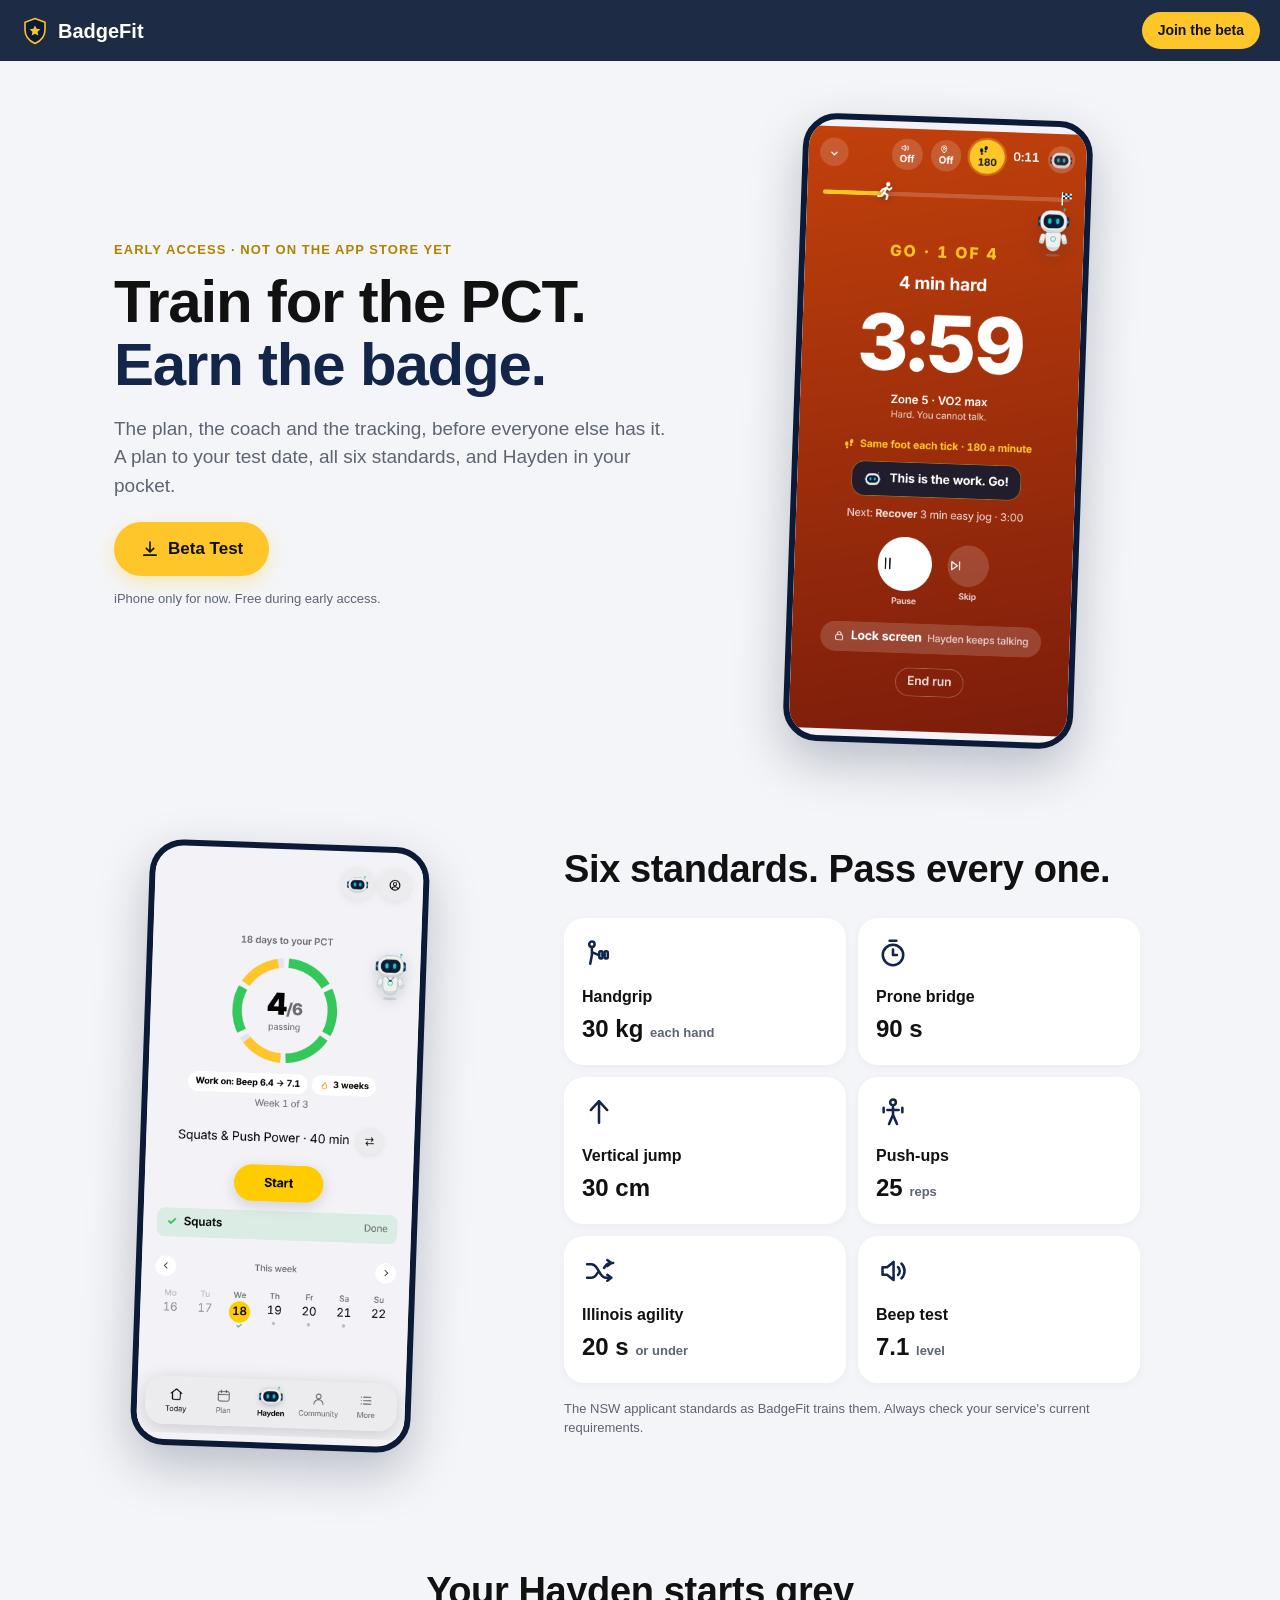
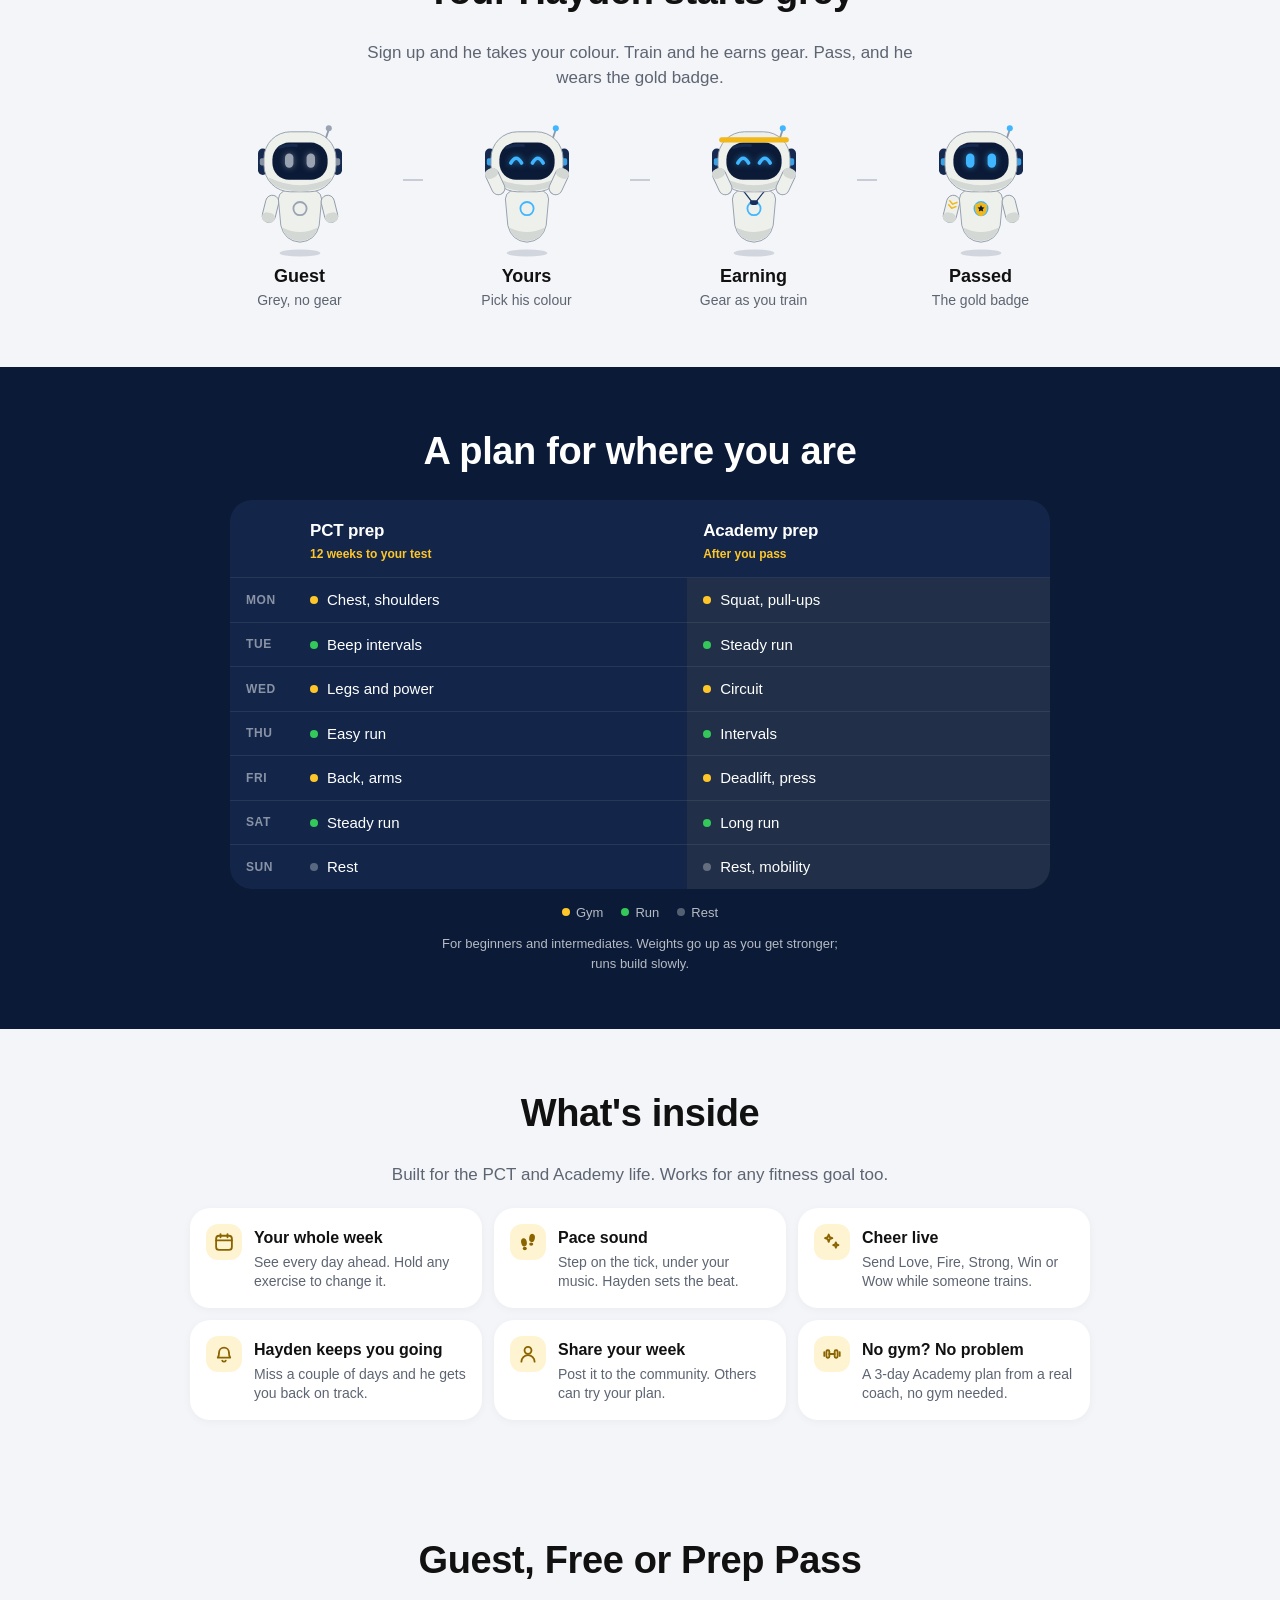
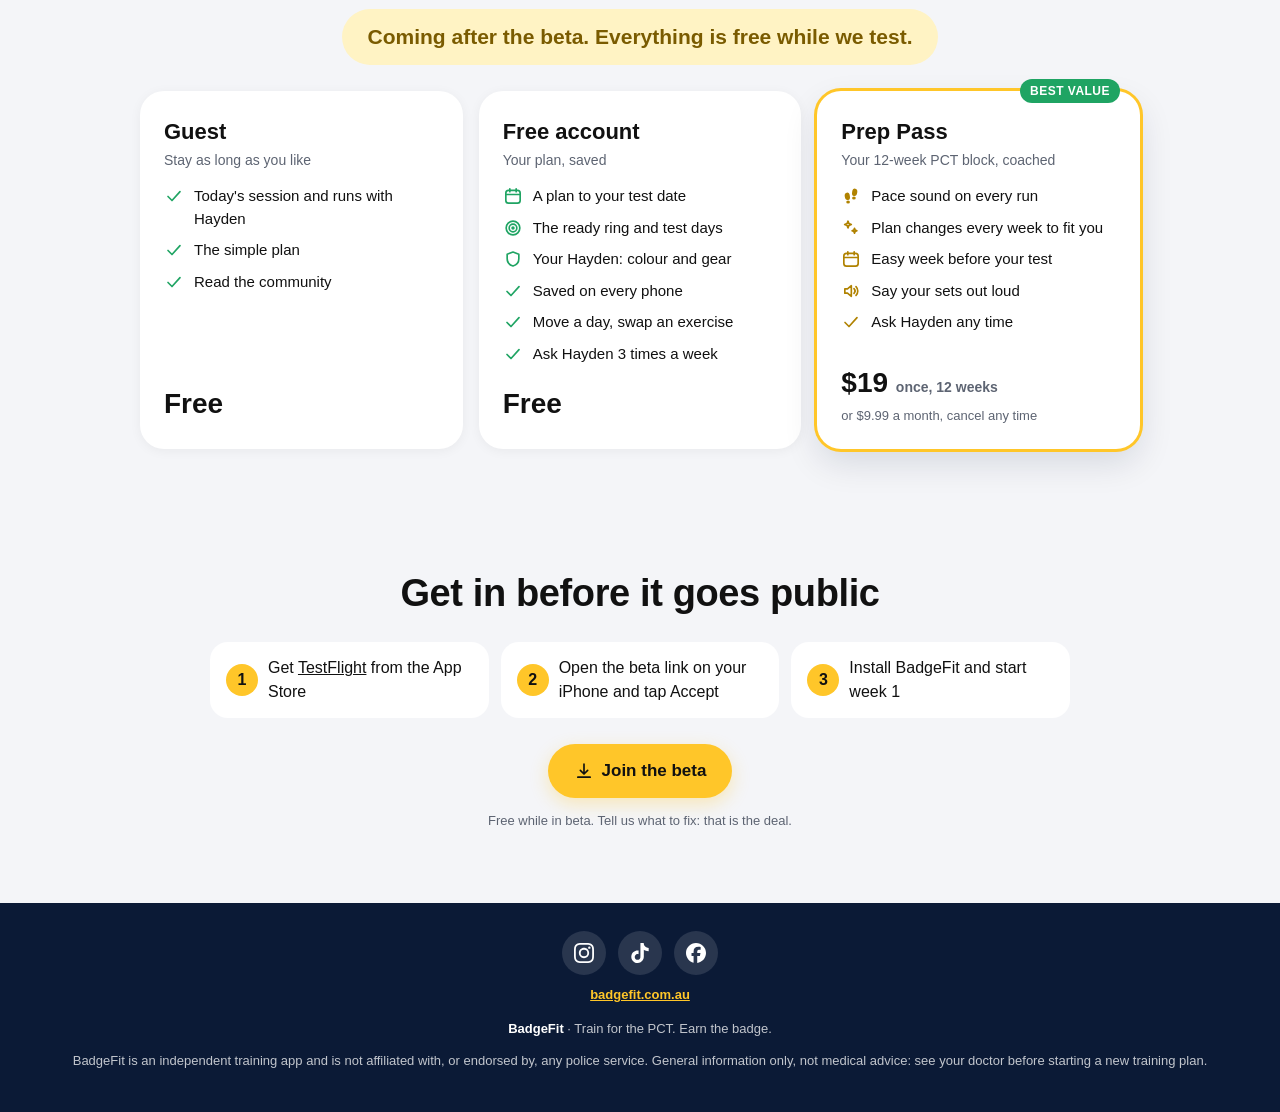
==== commit b2cb80f4: "feat(site): What's inside, six short lines for the features since launch Your whole week, pace sound" ====
--- a/badgefit-site/index.html
+++ b/badgefit-site/index.html
@@ -145,6 +145,11 @@
   <p class="legend"><span><i class="dot g"></i>Gym</span><span><i class="dot r"></i>Run</span><span><i class="dot x"></i>Rest</span></p>
   <p class="note light">For beginners and intermediates. Weights go up as you get stronger; runs build slowly.</p>
 </section>
+<section class="band" id="inside">
+  <h2>What's inside</h2>
+  <p class="sub">Built for the PCT and Academy life. Works for any fitness goal too.</p>
+  <div class="inside"><article><svg class="ico" viewBox="0 0 24 24" aria-hidden="true"><rect x="3.4" y="5.2" width="17.2" height="15.4" rx="3.2" /><path d="M8.2 3.4v3.4M15.8 3.4v3.4M3.4 10.2h17.2" /></svg><div><h3>Your whole week</h3><p>See every day ahead. Hold any exercise to change it.</p></div></article><article><svg class="ico" viewBox="0 0 24 24" aria-hidden="true"><g fill="currentColor" stroke="none"><ellipse cx="7.6" cy="12.4" rx="3.1" ry="4.5" transform="rotate(-10 7.6 12.4)" /><ellipse cx="8.5" cy="19.1" rx="2.2" ry="1.8" /><ellipse cx="16.4" cy="7.6" rx="3.1" ry="4.5" transform="rotate(10 16.4 7.6)" /><ellipse cx="15.5" cy="14.3" rx="2.2" ry="1.8" /></g></svg><div><h3>Pace sound</h3><p>Step on the tick, under your music. Hayden sets the beat.</p></div></article><article><svg class="ico" viewBox="0 0 24 24" aria-hidden="true"><path d="m8.4 3.8 1.1 2.9 2.9 1.1-2.9 1.1-1.1 2.9-1.1-2.9L4.4 7.8l2.9-1.1Z" /><path d="m16.2 12.4.8 2.1 2.1.8-2.1.8-.8 2.1-.8-2.1-2.1-.8 2.1-.8Z" /></svg><div><h3>Cheer live</h3><p>Send Love, Fire, Strong, Win or Wow while someone trains.</p></div></article><article><svg class="ico" viewBox="0 0 24 24" aria-hidden="true"><path d="M6.6 10.4a5.4 5.4 0 0 1 10.8 0c0 4 1.4 5.6 1.4 5.6H5.2s1.4-1.6 1.4-5.6Z" /><path d="M10.1 19.2a2.1 2.1 0 0 0 3.8 0" /></svg><div><h3>Hayden keeps you going</h3><p>Miss a couple of days and he gets you back on track.</p></div></article><article><svg class="ico" viewBox="0 0 24 24" aria-hidden="true"><circle cx="12" cy="8" r="3.8" /><path d="M4.8 20.4a7.2 7.2 0 0 1 14.4 0" /></svg><div><h3>Share your week</h3><p>Post it to the community. Others can try your plan.</p></div></article><article><svg class="ico" viewBox="0 0 24 24" aria-hidden="true"><rect x="5.9" y="7.9" width="3.2" height="8.2" rx="1.3" /><rect x="14.9" y="7.9" width="3.2" height="8.2" rx="1.3" /><path d="M9.1 12h5.8M3.6 9.9v4.2M20.4 9.9v4.2" /></svg><div><h3>No gym? No problem</h3><p>A 3-day Academy plan from a real coach, no gym needed.</p></div></article></div>
+</section>
 <section class="band" id="pricing">
   <h2>Guest, Free or Prep Pass</h2>
   <p class="sub banner">Coming after the beta. Everything is free while we test.</p>
--- a/badgefit-site/style.css
+++ b/badgefit-site/style.css
@@ -182,3 +182,12 @@
 .lp-soc a:active{background:#ffc629;color:#0b1a36}
 .lp-soc svg{width:22px;height:22px;fill:currentColor}
 .lp-fine{margin:0;font-size:11px;color:rgba(255,255,255,.38)}
+
+/* What's inside: six short lines, icon first (19 Nov 2026). */
+#inside .sub{max-width:34em;margin:0 auto 20px;color:var(--sub);font-size:17px;text-align:center}
+.inside{display:grid;grid-template-columns:repeat(3,1fr);gap:12px;max-width:900px;margin:0 auto}
+.inside article{display:flex;gap:12px;align-items:flex-start;background:var(--card);border-radius:20px;padding:16px;box-shadow:0 2px 10px rgba(0,0,0,.04);text-align:left}
+.inside article>svg{flex:none;width:36px;height:36px;padding:7px;border-radius:12px;background:#fff4d1;color:#8a6400;fill:none;stroke:currentColor;stroke-width:2;stroke-linecap:round;stroke-linejoin:round;box-sizing:border-box}
+.inside h3{margin:2px 0 3px;font-size:16px}
+.inside p{margin:0;font-size:14px;color:var(--sub);line-height:1.4}
+@media (max-width:760px){.inside{grid-template-columns:1fr}}
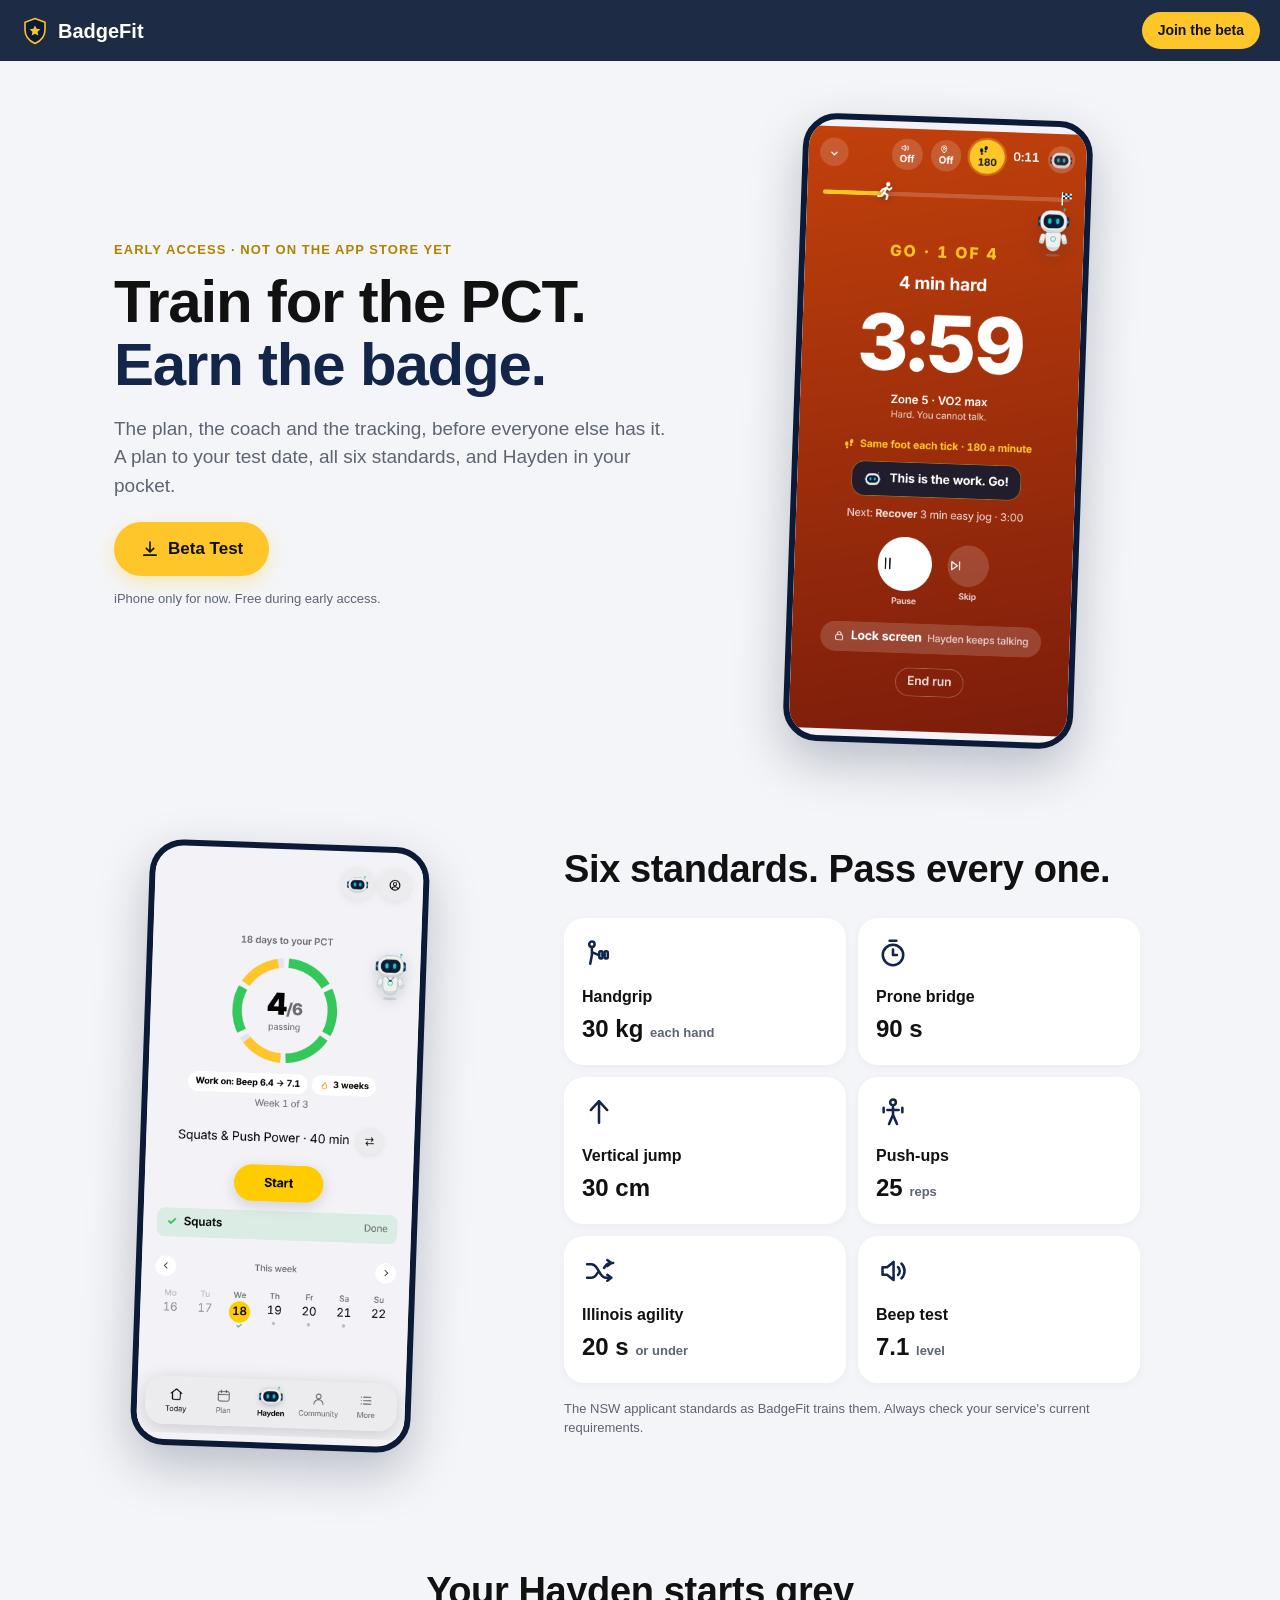
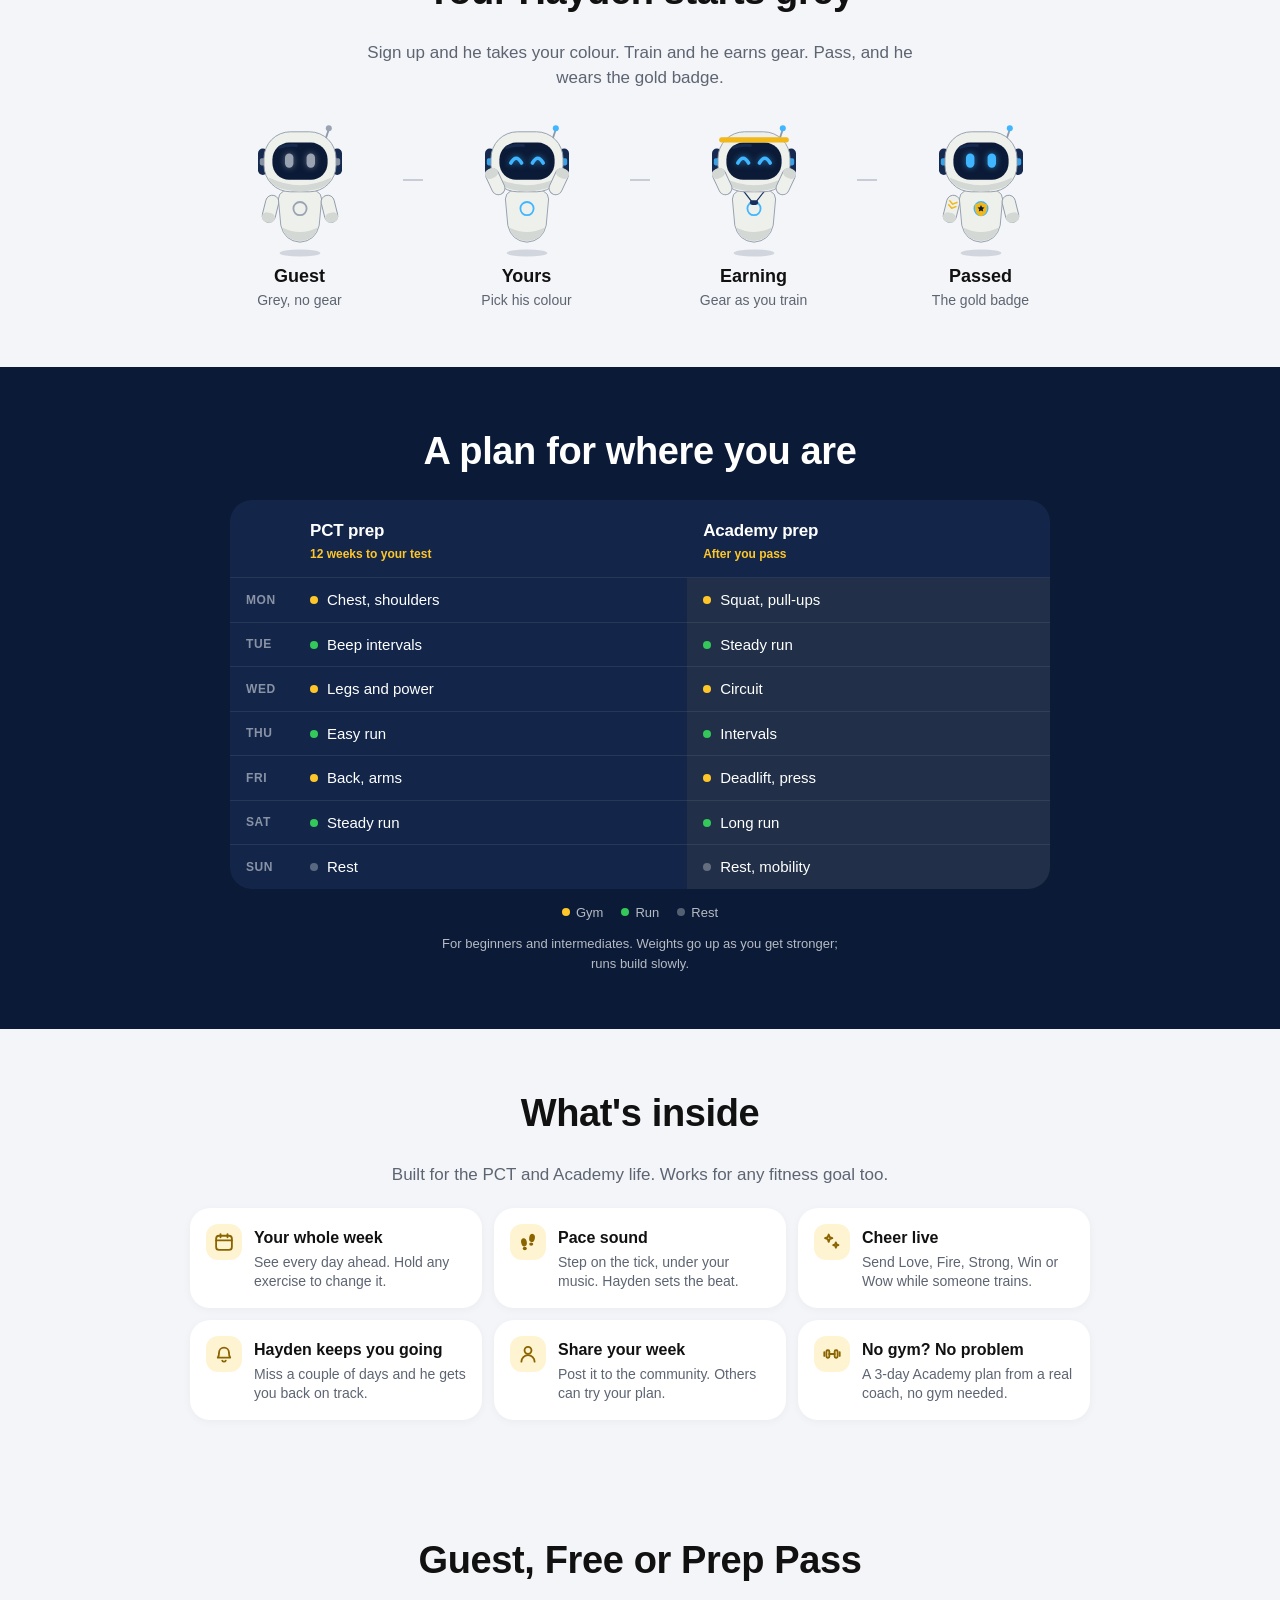
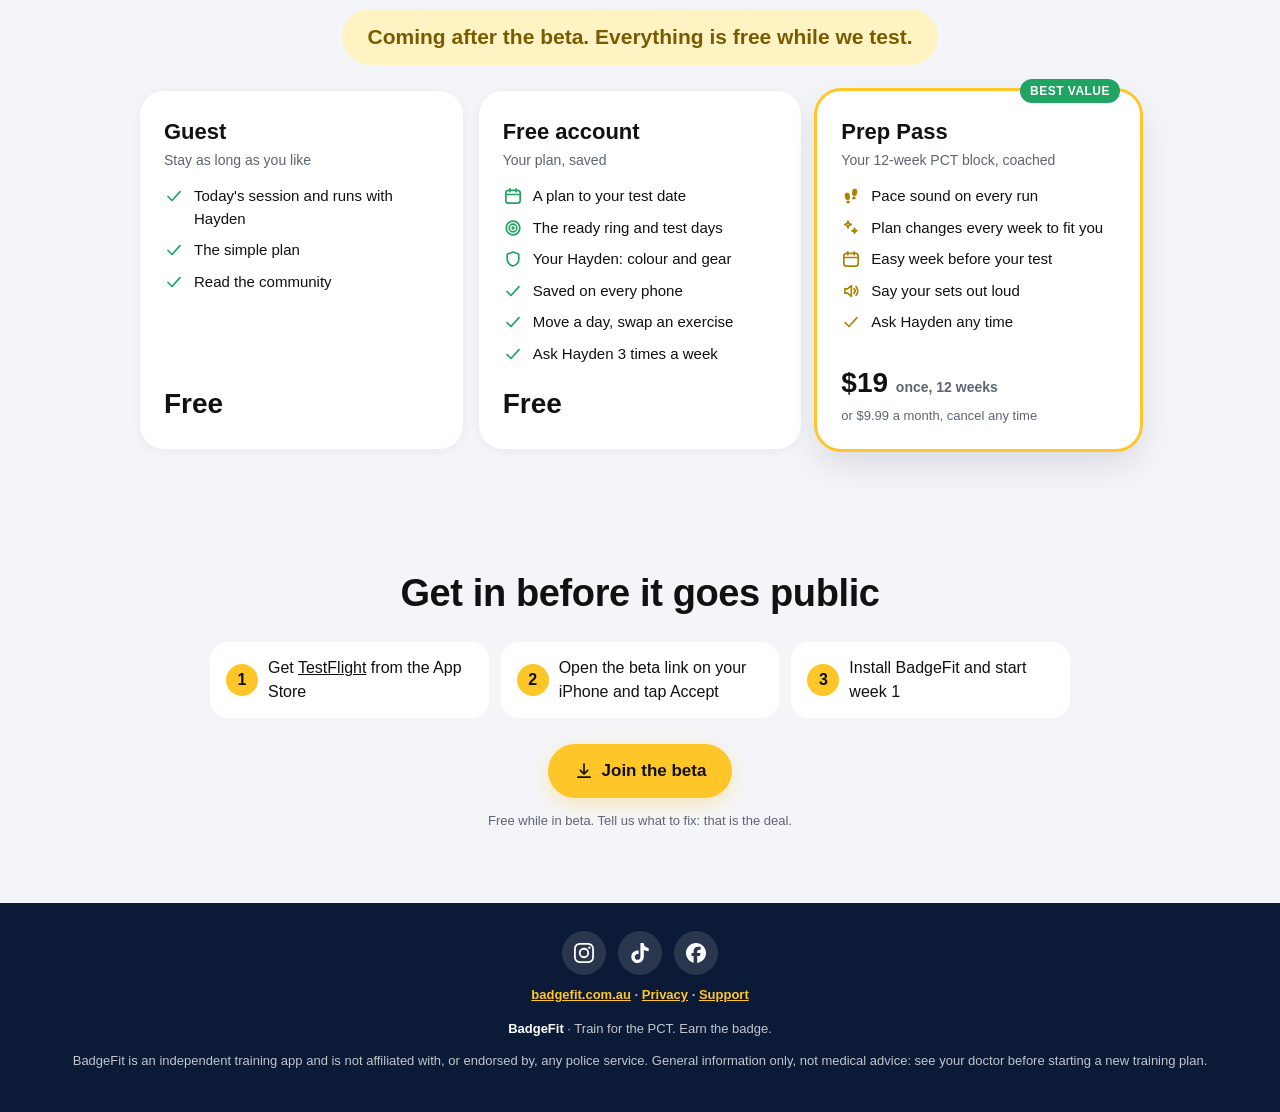
==== commit ee61b18c: "docs: privacy policy covers community, crew, bots nearby and camera; add privacy and support pages t" ====
--- a/badgefit-site/index.html
+++ b/badgefit-site/index.html
@@ -185,7 +185,7 @@
 </section>
 </main>
 <footer>
-  <div class="socials"><a class="soc" href="https://www.instagram.com/badgefit.au" aria-label="Instagram" title="Instagram"><svg class="soc-i" viewBox="0 0 24 24" aria-hidden="true" focusable="false"><path d="M7.0301.084c-1.2768.0602-2.1487.264-2.911.5634-.7888.3075-1.4575.72-2.1228 1.3877-.6652.6677-1.075 1.3368-1.3802 2.127-.2954.7638-.4956 1.6365-.552 2.914-.0564 1.2775-.0689 1.6882-.0626 4.947.0062 3.2586.0206 3.6671.0825 4.9473.061 1.2765.264 2.1482.5635 2.9107.308.7889.72 1.4573 1.388 2.1228.6679.6655 1.3365 1.0743 2.1285 1.38.7632.295 1.6361.4961 2.9134.552 1.2773.056 1.6884.069 4.9462.0627 3.2578-.0062 3.668-.0207 4.9478-.0814 1.28-.0607 2.147-.2652 2.9098-.5633.7889-.3086 1.4578-.72 2.1228-1.3881.665-.6682 1.0745-1.3378 1.3795-2.1284.2957-.7632.4966-1.636.552-2.9124.056-1.2809.0692-1.6898.063-4.948-.0063-3.2583-.021-3.6668-.0817-4.9465-.0607-1.2797-.264-2.1487-.5633-2.9117-.3084-.7889-.72-1.4568-1.3876-2.1228C21.2982 1.33 20.628.9208 19.8378.6165 19.074.321 18.2017.1197 16.9244.0645 15.6471.0093 15.236-.005 11.977.0014 8.718.0076 8.31.0215 7.0301.0839m.1402 21.6932c-1.17-.0509-1.8053-.2453-2.2287-.408-.5606-.216-.96-.4771-1.3819-.895-.422-.4178-.6811-.8186-.9-1.378-.1644-.4234-.3624-1.058-.4171-2.228-.0595-1.2645-.072-1.6442-.079-4.848-.007-3.2037.0053-3.583.0607-4.848.05-1.169.2456-1.805.408-2.2282.216-.5613.4762-.96.895-1.3816.4188-.4217.8184-.6814 1.3783-.9003.423-.1651 1.0575-.3614 2.227-.4171 1.2655-.06 1.6447-.072 4.848-.079 3.2033-.007 3.5835.005 4.8495.0608 1.169.0508 1.8053.2445 2.228.408.5608.216.96.4754 1.3816.895.4217.4194.6816.8176.9005 1.3787.1653.4217.3617 1.056.4169 2.2263.0602 1.2655.0739 1.645.0796 4.848.0058 3.203-.0055 3.5834-.061 4.848-.051 1.17-.245 1.8055-.408 2.2294-.216.5604-.4763.96-.8954 1.3814-.419.4215-.8181.6811-1.3783.9-.4224.1649-1.0577.3617-2.2262.4174-1.2656.0595-1.6448.072-4.8493.079-3.2045.007-3.5825-.006-4.848-.0608M16.953 5.5864A1.44 1.44 0 1 0 18.39 4.144a1.44 1.44 0 0 0-1.437 1.4424M5.8385 12.012c.0067 3.4032 2.7706 6.1557 6.173 6.1493 3.4026-.0065 6.157-2.7701 6.1506-6.1733-.0065-3.4032-2.771-6.1565-6.174-6.1498-3.403.0067-6.156 2.771-6.1496 6.1738M8 12.0077a4 4 0 1 1 4.008 3.9921A3.9996 3.9996 0 0 1 8 12.0077"/></svg></a><a class="soc" href="https://www.tiktok.com/@badgefitau" aria-label="TikTok" title="TikTok"><svg class="soc-i" viewBox="0 0 24 24" aria-hidden="true" focusable="false"><path d="M12.525.02c1.31-.02 2.61-.01 3.91-.02.08 1.53.63 3.09 1.75 4.17 1.12 1.11 2.7 1.62 4.24 1.79v4.03c-1.44-.05-2.89-.35-4.2-.97-.57-.26-1.1-.59-1.62-.93-.01 2.92.01 5.84-.02 8.75-.08 1.4-.54 2.79-1.35 3.94-1.31 1.92-3.58 3.17-5.91 3.21-1.43.08-2.86-.31-4.08-1.03-2.02-1.19-3.44-3.37-3.65-5.71-.02-.5-.03-1-.01-1.49.18-1.9 1.12-3.72 2.58-4.96 1.66-1.44 3.98-2.13 6.15-1.72.02 1.48-.04 2.96-.04 4.44-.99-.32-2.15-.23-3.02.37-.63.41-1.11 1.04-1.36 1.75-.21.51-.15 1.07-.14 1.61.24 1.64 1.82 3.02 3.5 2.87 1.12-.01 2.19-.66 2.77-1.61.19-.33.4-.67.41-1.06.1-1.79.06-3.57.07-5.36.01-4.03-.01-8.05.02-12.07z"/></svg></a><a class="soc" href="https://www.facebook.com/profile.php?id=61596880432285" aria-label="Facebook" title="Facebook"><svg class="soc-i" viewBox="0 0 24 24" aria-hidden="true" focusable="false"><path d="M9.101 23.691v-7.98H6.627v-3.667h2.474v-1.58c0-4.085 1.848-5.978 5.858-5.978.401 0 .955.042 1.468.103a8.68 8.68 0 0 1 1.141.195v3.325a8.623 8.623 0 0 0-.653-.036 26.805 26.805 0 0 0-.733-.009c-.707 0-1.259.096-1.675.309a1.686 1.686 0 0 0-.679.622c-.258.42-.374.995-.374 1.752v1.297h3.919l-.386 2.103-.287 1.564h-3.246v8.245C19.396 23.238 24 18.179 24 12.044c0-6.627-5.373-12-12-12s-12 5.373-12 12c0 5.628 3.874 10.35 9.101 11.647Z"/></svg></a></div><p class="sitelink"><a href="https://badgefit.com.au">badgefit.com.au</a></p>
+  <div class="socials"><a class="soc" href="https://www.instagram.com/badgefit.au" aria-label="Instagram" title="Instagram"><svg class="soc-i" viewBox="0 0 24 24" aria-hidden="true" focusable="false"><path d="M7.0301.084c-1.2768.0602-2.1487.264-2.911.5634-.7888.3075-1.4575.72-2.1228 1.3877-.6652.6677-1.075 1.3368-1.3802 2.127-.2954.7638-.4956 1.6365-.552 2.914-.0564 1.2775-.0689 1.6882-.0626 4.947.0062 3.2586.0206 3.6671.0825 4.9473.061 1.2765.264 2.1482.5635 2.9107.308.7889.72 1.4573 1.388 2.1228.6679.6655 1.3365 1.0743 2.1285 1.38.7632.295 1.6361.4961 2.9134.552 1.2773.056 1.6884.069 4.9462.0627 3.2578-.0062 3.668-.0207 4.9478-.0814 1.28-.0607 2.147-.2652 2.9098-.5633.7889-.3086 1.4578-.72 2.1228-1.3881.665-.6682 1.0745-1.3378 1.3795-2.1284.2957-.7632.4966-1.636.552-2.9124.056-1.2809.0692-1.6898.063-4.948-.0063-3.2583-.021-3.6668-.0817-4.9465-.0607-1.2797-.264-2.1487-.5633-2.9117-.3084-.7889-.72-1.4568-1.3876-2.1228C21.2982 1.33 20.628.9208 19.8378.6165 19.074.321 18.2017.1197 16.9244.0645 15.6471.0093 15.236-.005 11.977.0014 8.718.0076 8.31.0215 7.0301.0839m.1402 21.6932c-1.17-.0509-1.8053-.2453-2.2287-.408-.5606-.216-.96-.4771-1.3819-.895-.422-.4178-.6811-.8186-.9-1.378-.1644-.4234-.3624-1.058-.4171-2.228-.0595-1.2645-.072-1.6442-.079-4.848-.007-3.2037.0053-3.583.0607-4.848.05-1.169.2456-1.805.408-2.2282.216-.5613.4762-.96.895-1.3816.4188-.4217.8184-.6814 1.3783-.9003.423-.1651 1.0575-.3614 2.227-.4171 1.2655-.06 1.6447-.072 4.848-.079 3.2033-.007 3.5835.005 4.8495.0608 1.169.0508 1.8053.2445 2.228.408.5608.216.96.4754 1.3816.895.4217.4194.6816.8176.9005 1.3787.1653.4217.3617 1.056.4169 2.2263.0602 1.2655.0739 1.645.0796 4.848.0058 3.203-.0055 3.5834-.061 4.848-.051 1.17-.245 1.8055-.408 2.2294-.216.5604-.4763.96-.8954 1.3814-.419.4215-.8181.6811-1.3783.9-.4224.1649-1.0577.3617-2.2262.4174-1.2656.0595-1.6448.072-4.8493.079-3.2045.007-3.5825-.006-4.848-.0608M16.953 5.5864A1.44 1.44 0 1 0 18.39 4.144a1.44 1.44 0 0 0-1.437 1.4424M5.8385 12.012c.0067 3.4032 2.7706 6.1557 6.173 6.1493 3.4026-.0065 6.157-2.7701 6.1506-6.1733-.0065-3.4032-2.771-6.1565-6.174-6.1498-3.403.0067-6.156 2.771-6.1496 6.1738M8 12.0077a4 4 0 1 1 4.008 3.9921A3.9996 3.9996 0 0 1 8 12.0077"/></svg></a><a class="soc" href="https://www.tiktok.com/@badgefitau" aria-label="TikTok" title="TikTok"><svg class="soc-i" viewBox="0 0 24 24" aria-hidden="true" focusable="false"><path d="M12.525.02c1.31-.02 2.61-.01 3.91-.02.08 1.53.63 3.09 1.75 4.17 1.12 1.11 2.7 1.62 4.24 1.79v4.03c-1.44-.05-2.89-.35-4.2-.97-.57-.26-1.1-.59-1.62-.93-.01 2.92.01 5.84-.02 8.75-.08 1.4-.54 2.79-1.35 3.94-1.31 1.92-3.58 3.17-5.91 3.21-1.43.08-2.86-.31-4.08-1.03-2.02-1.19-3.44-3.37-3.65-5.71-.02-.5-.03-1-.01-1.49.18-1.9 1.12-3.72 2.58-4.96 1.66-1.44 3.98-2.13 6.15-1.72.02 1.48-.04 2.96-.04 4.44-.99-.32-2.15-.23-3.02.37-.63.41-1.11 1.04-1.36 1.75-.21.51-.15 1.07-.14 1.61.24 1.64 1.82 3.02 3.5 2.87 1.12-.01 2.19-.66 2.77-1.61.19-.33.4-.67.41-1.06.1-1.79.06-3.57.07-5.36.01-4.03-.01-8.05.02-12.07z"/></svg></a><a class="soc" href="https://www.facebook.com/profile.php?id=61596880432285" aria-label="Facebook" title="Facebook"><svg class="soc-i" viewBox="0 0 24 24" aria-hidden="true" focusable="false"><path d="M9.101 23.691v-7.98H6.627v-3.667h2.474v-1.58c0-4.085 1.848-5.978 5.858-5.978.401 0 .955.042 1.468.103a8.68 8.68 0 0 1 1.141.195v3.325a8.623 8.623 0 0 0-.653-.036 26.805 26.805 0 0 0-.733-.009c-.707 0-1.259.096-1.675.309a1.686 1.686 0 0 0-.679.622c-.258.42-.374.995-.374 1.752v1.297h3.919l-.386 2.103-.287 1.564h-3.246v8.245C19.396 23.238 24 18.179 24 12.044c0-6.627-5.373-12-12-12s-12 5.373-12 12c0 5.628 3.874 10.35 9.101 11.647Z"/></svg></a></div><p class="sitelink"><a href="https://badgefit.com.au">badgefit.com.au</a> · <a href="privacy.html">Privacy</a> · <a href="support.html">Support</a></p>
   <p><b>BadgeFit</b> · Train for the PCT. Earn the badge.</p>
   <p>BadgeFit is an independent training app and is not affiliated with, or endorsed by, any police service. General information only, not medical advice: see your doctor before starting a new training plan.</p>
 </footer>
